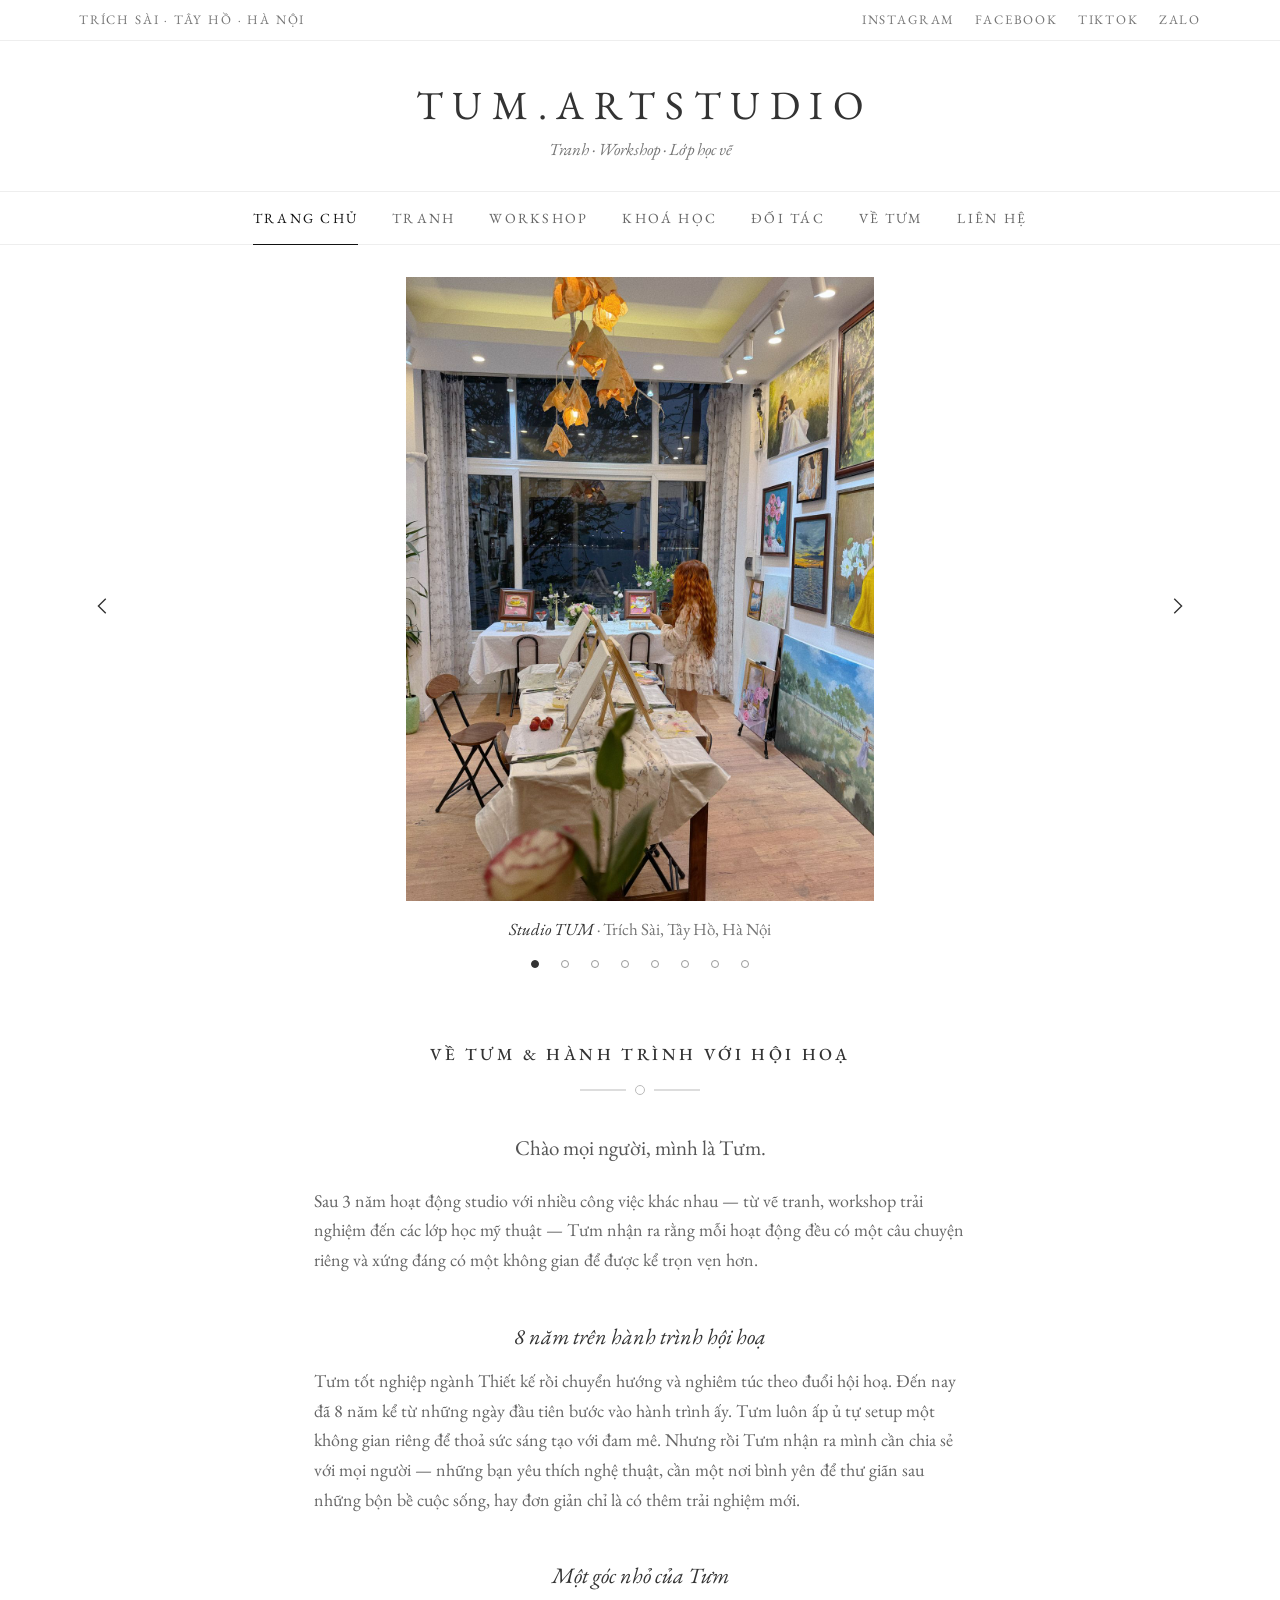
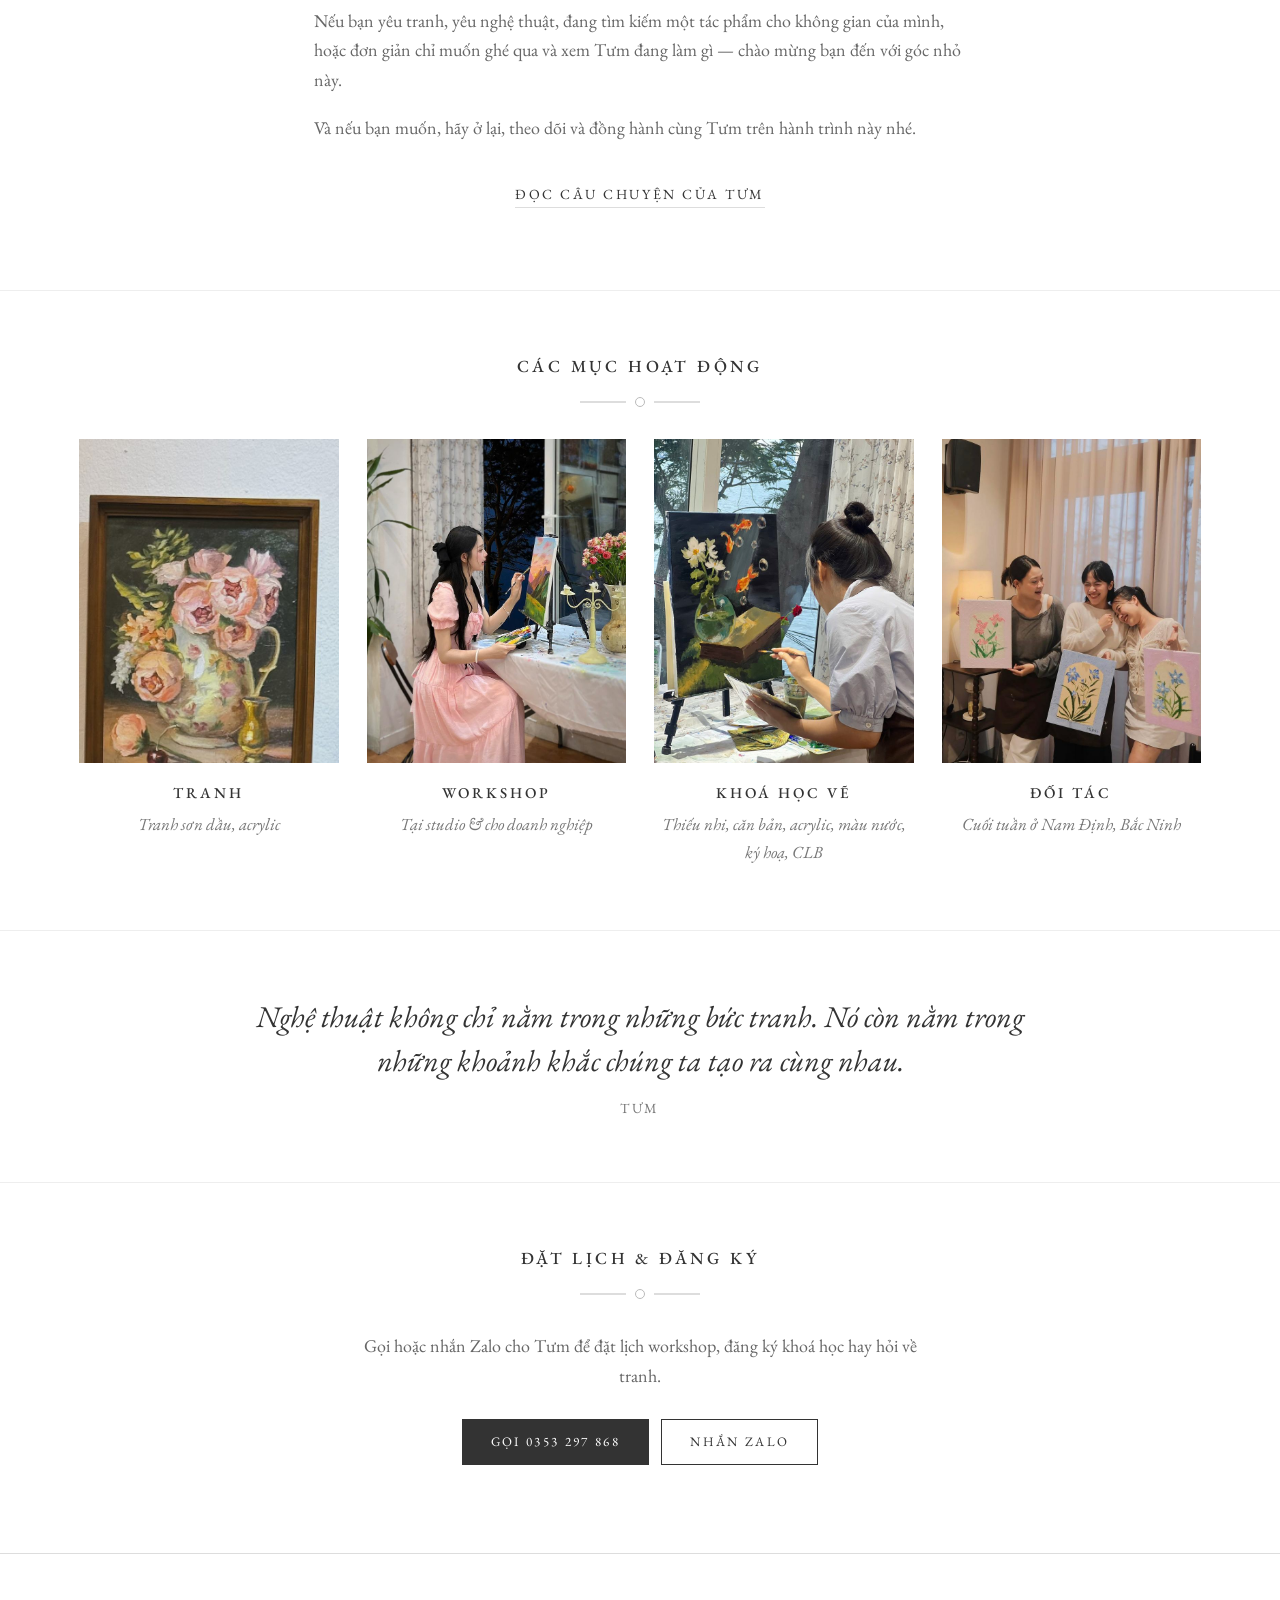
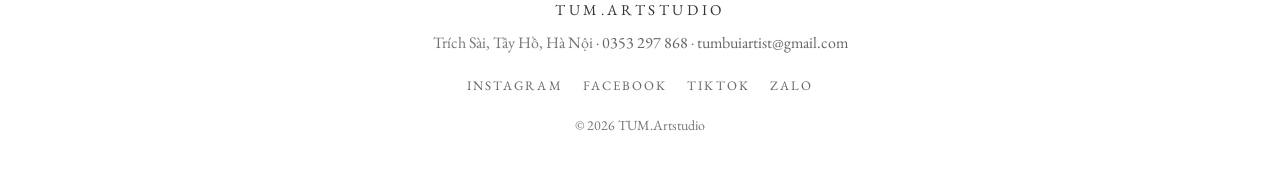
==== index.html @ c4fb4a0b "Website TUM.Artstudio – bản xem trước đầu tiên 7 trang tĩnh (trang chủ, tranh, workshop, khoá học, đ" ====
<!doctype html>
<html lang="vi">
<head>
  <meta charset="utf-8">
  <meta name="viewport" content="width=device-width, initial-scale=1">
  <title>TUM.Artstudio — Tranh, workshop &amp; lớp học vẽ tại Tây Hồ</title>
  <meta name="description" content="Góc nhỏ của Tưm tại Trích Sài, Tây Hồ, Hà Nội: tranh sơn dầu, acrylic, workshop vẽ tranh tại studio và cho doanh nghiệp, các khoá học vẽ cho thiếu nhi và người lớn.">
  <!-- TẠM: ẩn khỏi Google khi đang duyệt — xoá dòng dưới khi công bố chính thức -->
  <meta name="robots" content="noindex">
  <meta property="og:type" content="website">
  <meta property="og:locale" content="vi_VN">
  <meta property="og:site_name" content="TUM.Artstudio">
  <meta property="og:title" content="TUM.Artstudio — Tranh, workshop &amp; lớp học vẽ tại Tây Hồ">
  <meta property="og:description" content="Góc nhỏ của Tưm tại Trích Sài, Tây Hồ, Hà Nội: tranh sơn dầu, acrylic, workshop vẽ tranh tại studio và cho doanh nghiệp, các khoá học vẽ cho thiếu nhi và người lớn.">
  <link rel="icon" href="data:image/svg+xml,%3Csvg xmlns='http://www.w3.org/2000/svg' viewBox='0 0 64 64'%3E%3Crect width='64' height='64' fill='%23fff'/%3E%3Ctext x='32' y='47' text-anchor='middle' font-family='Georgia,serif' font-size='46' fill='%23333'%3ET%3C/text%3E%3C/svg%3E">
  <link rel="preconnect" href="https://fonts.googleapis.com">
  <link rel="preconnect" href="https://fonts.gstatic.com" crossorigin>
  <link rel="stylesheet" href="https://fonts.googleapis.com/css2?family=EB+Garamond:ital,wght@0,400;0,500;1,400&amp;display=swap">
  <link rel="stylesheet" href="assets/css/style.css">
  <noscript><style>.menu-toggle{display:none!important}.main-nav{display:block!important;position:static!important;padding:0!important}.nav-list{flex-direction:row!important}</style></noscript>
</head>
<body>
<a class="skip-link" href="#main">Bỏ qua, tới nội dung chính</a>

<div class="topbar">
  <div class="container">
    <span>Trích Sài · Tây Hồ · Hà Nội</span>
    <ul class="social"><li><a href="https://www.instagram.com/tum.artstudio/" target="_blank" rel="noopener">Instagram</a></li><!-- TẠM: kiểm tra lại link Facebook --><li><a href="https://www.facebook.com/TUM.Artstudio" target="_blank" rel="noopener">Facebook</a></li><!-- TẠM: kiểm tra lại link TikTok --><li><a href="https://www.tiktok.com/@tum.artstudio" target="_blank" rel="noopener">TikTok</a></li><li><a href="https://zalo.me/0353297868" target="_blank" rel="noopener">Zalo</a></li></ul>
  </div>
</div>

<header class="site-header">
  <div class="container">
    <p class="site-title"><a href="index.html">TUM.Artstudio</a></p>
    <p class="tagline">Tranh · Workshop · Lớp học vẽ</p>
    <button class="menu-toggle" type="button" aria-expanded="false" aria-controls="site-nav"><span class="burger" aria-hidden="true"></span>Menu</button>
  </div>
  <nav class="main-nav" id="site-nav" aria-label="Menu chính">
    <button class="nav-close" type="button" aria-label="Đóng menu"><svg width="22" height="22" viewBox="0 0 24 24" aria-hidden="true"><path d="M5 5l14 14M19 5L5 19" fill="none" stroke="currentColor" stroke-width="1.5"/></svg></button>
    <ul class="nav-list">
        <li><a href="index.html" aria-current="page">Trang chủ</a></li>
        <li><a href="tranh.html">Tranh</a></li>
        <li><a href="workshop.html">Workshop</a></li>
        <li><a href="khoa-hoc.html">Khoá học</a></li>
        <li><a href="doi-tac.html">Đối tác</a></li>
        <li><a href="ve-tum.html">Về Tưm</a></li>
        <li><a href="lien-he.html">Liên hệ</a></li>
    </ul>
    <ul class="social social--nav"><li><a href="https://www.instagram.com/tum.artstudio/" target="_blank" rel="noopener">Instagram</a></li><!-- TẠM: kiểm tra lại link Facebook --><li><a href="https://www.facebook.com/TUM.Artstudio" target="_blank" rel="noopener">Facebook</a></li><!-- TẠM: kiểm tra lại link TikTok --><li><a href="https://www.tiktok.com/@tum.artstudio" target="_blank" rel="noopener">TikTok</a></li><li><a href="https://zalo.me/0353297868" target="_blank" rel="noopener">Zalo</a></li></ul>
  </nav>
</header>

<main id="main">
<h1 class="visually-hidden">TUM.Artstudio — tranh, workshop và lớp học vẽ tại Tây Hồ, Hà Nội</h1>

<section class="hero container" aria-label="Ảnh nổi bật">
    <div class="slideshow" data-slideshow="5500" aria-roledescription="carousel" aria-label="Ảnh hoạt động của studio">
      <div class="slides">
        <figure class="slide is-active" role="group" aria-roledescription="slide" aria-label="1 / 8">
          <img src="assets/img/studio/studio-0267.jpg" width="1200" height="1600" alt="Toàn cảnh studio TUM với bàn vẽ, giá vẽ và tường treo tranh" fetchpriority="high" decoding="async">
          <figcaption><em>Studio TUM</em> · Trích Sài, Tây Hồ, Hà Nội</figcaption>
        </figure>
        <figure class="slide" role="group" aria-roledescription="slide" aria-label="2 / 8">
          <img src="assets/img/studio/studio-1549-t.jpg" data-full="assets/img/studio/studio-1549.jpg" width="760" height="1221" alt="Học viên đứng cạnh bức tranh hoàng hôn vừa vẽ, bên cửa sổ studio" decoding="async">
          <figcaption><em>Workshop vẽ tranh tại studio</em></figcaption>
        </figure>
        <figure class="slide" role="group" aria-roledescription="slide" aria-label="3 / 8">
          <img src="assets/img/doanh-nghiep/dn-3283-t.jpg" data-full="assets/img/doanh-nghiep/dn-3283.jpg" width="760" height="507" alt="Ảnh tập thể khoe tranh sau buổi workshop doanh nghiệp" decoding="async">
          <figcaption><em>Workshop doanh nghiệp</em></figcaption>
        </figure>
        <figure class="slide" role="group" aria-roledescription="slide" aria-label="4 / 8">
          <img src="assets/img/thieu-nhi/bmn-5096-t.jpg" data-full="assets/img/thieu-nhi/bmn-5096.jpg" width="760" height="1013" alt="Bé gái bên bức tranh biển hoàng hôn vừa hoàn thành" decoding="async">
          <figcaption><em>Lớp mỹ thuật Búp Măng Non</em> · 5–10 tuổi</figcaption>
        </figure>
        <figure class="slide" role="group" aria-roledescription="slide" aria-label="5 / 8">
          <img src="assets/img/acrylic/ac-5851-t.jpg" data-full="assets/img/acrylic/ac-5851.jpg" width="760" height="1013" alt="Học viên vẽ bức tranh ngựa trắng và hoa hồng" decoding="async">
          <figcaption><em>Khoá Acrylic</em> · 10 buổi</figcaption>
        </figure>
        <figure class="slide" role="group" aria-roledescription="slide" aria-label="6 / 8">
          <img src="assets/img/doi-tac/kohi-1631-t.jpg" data-full="assets/img/doi-tac/kohi-1631.jpg" width="760" height="507" alt="Học viên khoe tranh biển trước quán Kohi.kafie" decoding="async">
          <figcaption><em>Workshop cuối tuần cùng Kohi.kafie</em> · Nam Định</figcaption>
        </figure>
        <figure class="slide" role="group" aria-roledescription="slide" aria-label="7 / 8">
          <img src="assets/img/clb/clb-7875-t.jpg" data-full="assets/img/clb/clb-7875.jpg" width="760" height="1013" alt="Thành viên CLB vẽ bức tranh hoa khổ lớn" decoding="async">
          <figcaption><em>CLB mỹ thuật</em></figcaption>
        </figure>
        <figure class="slide" role="group" aria-roledescription="slide" aria-label="8 / 8">
          <img src="assets/img/thieu-nhi/ln-9883-t.jpg" data-full="assets/img/thieu-nhi/ln-9883.jpg" width="760" height="1013" alt="Bạn nhỏ vẽ chân dung nhân vật anime" decoding="async">
          <figcaption><em>Lớp mỹ thuật Lá Nhỏ</em> · 11–15 tuổi</figcaption>
        </figure>
      </div>
      <button class="slide-arrow slide-prev" type="button" aria-label="Ảnh trước" hidden></button>
      <button class="slide-arrow slide-next" type="button" aria-label="Ảnh sau" hidden></button>
      <div class="slide-dots"></div>
    </div>
</section>

<section class="section">
  <div class="container prose">
    <h2 class="h-section">Về Tưm &amp; hành trình với hội hoạ</h2>
    <svg class="ornament" viewBox="0 0 120 14" aria-hidden="true" focusable="false"><path d="M0 7h46M74 7h46" stroke="currentColor" stroke-width="1"/><circle cx="60" cy="7" r="4.5" fill="none" stroke="currentColor" stroke-width="1"/></svg>
    <p class="lead center">Chào mọi người, mình là Tưm.</p>
    <p>Sau 3 năm hoạt động studio với nhiều công việc khác nhau — từ vẽ tranh, workshop trải nghiệm đến các lớp học mỹ thuật — Tưm nhận ra rằng mỗi hoạt động đều có một câu chuyện riêng và xứng đáng có một không gian để được kể trọn vẹn hơn.</p>
    <h3 class="h-sub center">8 năm trên hành trình hội hoạ</h3>
    <p>Tưm tốt nghiệp ngành Thiết kế rồi chuyển hướng và nghiêm túc theo đuổi hội hoạ. Đến nay đã 8 năm kể từ những ngày đầu tiên bước vào hành trình ấy. Tưm luôn ấp ủ tự setup một không gian riêng để thoả sức sáng tạo với đam mê. Nhưng rồi Tưm nhận ra mình cần chia sẻ với mọi người — những bạn yêu thích nghệ thuật, cần một nơi bình yên để thư giãn sau những bộn bề cuộc sống, hay đơn giản chỉ là có thêm trải nghiệm mới.</p>
    <h3 class="h-sub center">Một góc nhỏ của Tưm</h3>
    <p>Nếu bạn yêu tranh, yêu nghệ thuật, đang tìm kiếm một tác phẩm cho không gian của mình, hoặc đơn giản chỉ muốn ghé qua và xem Tưm đang làm gì — chào mừng bạn đến với góc nhỏ này.</p>
    <p>Và nếu bạn muốn, hãy ở lại, theo dõi và đồng hành cùng Tưm trên hành trình này nhé.</p>
    <p class="more-row"><a class="link-more" href="ve-tum.html">Đọc câu chuyện của Tưm</a></p>
  </div>
</section>

<section class="section section--line">
  <div class="container">
    <h2 class="h-section">Các mục hoạt động</h2>
    <svg class="ornament" viewBox="0 0 120 14" aria-hidden="true" focusable="false"><path d="M0 7h46M74 7h46" stroke="currentColor" stroke-width="1"/><circle cx="60" cy="7" r="4.5" fill="none" stroke="currentColor" stroke-width="1"/></svg>
    <div class="tiles">
      <a class="tile" href="tranh.html"><img src="assets/img/tranh/tranh-3442-hoa-hong-t.jpg" srcset="assets/img/tranh/tranh-3442-hoa-hong-t.jpg 760w, assets/img/tranh/tranh-3442-hoa-hong.jpg 1149w" sizes="(max-width: 560px) 100vw, (max-width: 992px) 50vw, 270px" width="760" height="747" alt="" loading="lazy" decoding="async"><h3>Tranh</h3><p>Tranh sơn dầu, acrylic</p></a>
      <a class="tile" href="workshop.html"><img src="assets/img/studio/studio-3747-t.jpg" srcset="assets/img/studio/studio-3747-t.jpg 760w, assets/img/studio/studio-3747.jpg 1033w" sizes="(max-width: 560px) 100vw, (max-width: 992px) 50vw, 270px" width="760" height="1177" alt="" loading="lazy" decoding="async"><h3>Workshop</h3><p>Tại studio &amp; cho doanh nghiệp</p></a>
      <a class="tile" href="khoa-hoc.html"><img src="assets/img/acrylic/ac-4413-t.jpg" srcset="assets/img/acrylic/ac-4413-t.jpg 760w, assets/img/acrylic/ac-4413.jpg 1200w" sizes="(max-width: 560px) 100vw, (max-width: 992px) 50vw, 270px" width="760" height="1013" alt="" loading="lazy" decoding="async"><h3>Khoá học vẽ</h3><p>Thiếu nhi, căn bản, acrylic, màu nước, ký hoạ, CLB</p></a>
      <a class="tile" href="doi-tac.html"><img src="assets/img/doi-tac/kohi-1634-t.jpg" srcset="assets/img/doi-tac/kohi-1634-t.jpg 760w, assets/img/doi-tac/kohi-1634.jpg 960w" sizes="(max-width: 560px) 100vw, (max-width: 992px) 50vw, 270px" width="760" height="1140" alt="" loading="lazy" decoding="async"><h3>Đối tác</h3><p>Cuối tuần ở Nam Định, Bắc Ninh</p></a>
    </div>
  </div>
</section>

<section class="section section--line">
  <blockquote class="quote container">
    <p>Nghệ thuật không chỉ nằm trong những bức tranh. Nó còn nằm trong những khoảnh khắc chúng ta tạo ra cùng nhau.</p>
    <footer>Tưm</footer>
  </blockquote>
</section>

<section class="section section--line cta">
  <div class="container">
    <h2 class="h-section">Đặt lịch &amp; đăng ký</h2>
    <svg class="ornament" viewBox="0 0 120 14" aria-hidden="true" focusable="false"><path d="M0 7h46M74 7h46" stroke="currentColor" stroke-width="1"/><circle cx="60" cy="7" r="4.5" fill="none" stroke="currentColor" stroke-width="1"/></svg>
    <p>Gọi hoặc nhắn Zalo cho Tưm để đặt lịch workshop, đăng ký khoá học hay hỏi về tranh.</p>
    <div class="btn-row">
      <a class="btn btn--solid" href="tel:+84353297868">Gọi 0353 297 868</a>
      <a class="btn" href="https://zalo.me/0353297868" target="_blank" rel="noopener">Nhắn Zalo</a>
    </div>
  </div>
</section>
</main>

<footer class="site-footer">
  <div class="container">
    <p class="footer-title">TUM.Artstudio</p>
    <p>Trích Sài, Tây Hồ, Hà Nội · <a href="tel:+84353297868">0353 297 868</a> · <a href="mailto:tumbuiartist@gmail.com">tumbuiartist@gmail.com</a></p>
    <ul class="social"><li><a href="https://www.instagram.com/tum.artstudio/" target="_blank" rel="noopener">Instagram</a></li><!-- TẠM: kiểm tra lại link Facebook --><li><a href="https://www.facebook.com/TUM.Artstudio" target="_blank" rel="noopener">Facebook</a></li><!-- TẠM: kiểm tra lại link TikTok --><li><a href="https://www.tiktok.com/@tum.artstudio" target="_blank" rel="noopener">TikTok</a></li><li><a href="https://zalo.me/0353297868" target="_blank" rel="noopener">Zalo</a></li></ul>
    <p class="copy">© <span data-year>2026</span> TUM.Artstudio</p>
  </div>
</footer>

<script src="assets/js/main.js" defer></script>
</body>
</html>
---- assets/css/style.css ----
/* =========================================================
   TUM.Artstudio — stylesheet
   Phong cách tối giản theo trang mẫu (FASO, template "jeremy2"):
   nền trắng, chữ xám, một font serif cổ điển (EB Garamond),
   để ảnh là thứ duy nhất có màu.
   ========================================================= */

:root {
  /* Màu */
  --bg: #ffffff;
  --text: #666666;      /* chữ thường — giống trang mẫu */
  --heading: #333333;   /* tiêu đề */
  --ink: #111111;       /* hover / mục đang chọn */
  --muted: #767676;     /* chữ phụ — mức xám nhạt nhất vẫn đủ tương phản */
  --line: #dddddd;
  --line-soft: #eeeeee;
  --tint: #f5f5f5;      /* nền chờ ảnh tải */
  --overlay: #141414;

  /* Chữ */
  --font: "EB Garamond", Garamond, Georgia, "Times New Roman", serif;

  /* Bố cục */
  --max: 1170px;
  --text-max: 700px;
  --gutter: 16px;
}

@media (min-width: 768px) {
  :root { --gutter: 24px; }
}

/* ---------- Nền tảng ---------- */

*, *::before, *::after { box-sizing: border-box; }

html { -webkit-text-size-adjust: 100%; }

@media (prefers-reduced-motion: no-preference) {
  html { scroll-behavior: smooth; }
}

body {
  margin: 0;
  background: var(--bg);
  color: var(--text);
  font: 400 18px/1.65 var(--font);
  -webkit-font-smoothing: antialiased;
  text-rendering: optimizeLegibility;
}

body.no-scroll { overflow: hidden; }

img { display: block; max-width: 100%; height: auto; }

a { color: var(--heading); text-decoration-thickness: 1px; text-underline-offset: 3px; }
a:hover { color: var(--ink); }

:focus-visible { outline: 2px solid var(--ink); outline-offset: 3px; }

p { margin: 0 0 1em; }

.container {
  max-width: var(--max);
  margin: 0 auto;
  padding: 0 var(--gutter);
}

.visually-hidden {
  position: absolute !important;
  width: 1px; height: 1px;
  margin: -1px; padding: 0;
  overflow: hidden;
  clip: rect(0 0 0 0);
  white-space: nowrap;
  border: 0;
}

.skip-link {
  position: absolute;
  left: 16px; top: -60px;
  z-index: 2000;
  padding: 10px 16px;
  background: var(--bg);
  color: var(--ink);
  border: 1px solid var(--ink);
}
.skip-link:focus { top: 16px; }

/* ---------- Thanh trên cùng ---------- */

.topbar {
  border-bottom: 1px solid var(--line-soft);
  font-size: 13px;
  letter-spacing: 0.14em;
  text-transform: uppercase;
  color: var(--muted);
}
.topbar .container {
  display: flex;
  align-items: center;
  justify-content: space-between;
  gap: 16px;
  min-height: 40px;
}
.topbar a { color: var(--muted); text-decoration: none; }
.topbar a:hover { color: var(--ink); }

.social {
  display: flex;
  flex-wrap: wrap;
  gap: 4px 20px;
  margin: 0;
  padding: 0;
  list-style: none;
}

/* ---------- Header ---------- */

.site-header { text-align: center; padding-top: 40px; }

.site-title {
  margin: 0;
  font-size: clamp(26px, 4.4vw, 40px);
  font-weight: 400;
  line-height: 1.2;
  letter-spacing: 0.24em;
  text-transform: uppercase;
  padding-left: 0.24em; /* bù khoảng cách chữ để chữ nằm giữa */
}
.site-title a { color: var(--heading); text-decoration: none; }

.tagline {
  margin: 6px 0 0;
  font-size: 17px;
  font-style: italic;
  color: var(--muted);
}

.main-nav {
  margin-top: 28px;
  border-top: 1px solid var(--line-soft);
  border-bottom: 1px solid var(--line-soft);
}
.nav-list {
  display: flex;
  flex-wrap: wrap;
  justify-content: center;
  gap: 0 34px;
  margin: 0;
  padding: 0 var(--gutter);
  list-style: none;
}
.nav-list a {
  display: block;
  padding: 15px 0 14px;
  margin-bottom: -1px;
  border-bottom: 1px solid transparent;
  font-size: 14px;
  letter-spacing: 0.16em;
  text-transform: uppercase;
  color: var(--text);
  text-decoration: none;
  transition: color 0.2s, border-color 0.2s;
}
.nav-list a:hover { color: var(--ink); }
.nav-list a[aria-current="page"] { color: var(--ink); border-bottom-color: var(--ink); }

.menu-toggle, .nav-close, .social--nav { display: none; }

@media (max-width: 900px) {
  .topbar { display: none; }
  .site-header { padding-top: 28px; padding-bottom: 8px; }

  .menu-toggle {
    display: inline-flex;
    align-items: center;
    gap: 10px;
    min-height: 44px;
    margin-top: 18px;
    padding: 8px 20px;
    border: 1px solid var(--line);
    background: none;
    font: inherit;
    font-size: 13px;
    letter-spacing: 0.2em;
    text-transform: uppercase;
    color: var(--heading);
    cursor: pointer;
  }
  .burger, .burger::before, .burger::after {
    display: block;
    width: 18px; height: 1px;
    background: currentColor;
  }
  .burger { position: relative; }
  .burger::before, .burger::after { content: ""; position: absolute; left: 0; }
  .burger::before { top: -6px; }
  .burger::after { top: 6px; }

  .main-nav {
    display: none;
    position: fixed;
    inset: 0;
    z-index: 900;
    margin: 0;
    padding: 72px 24px 40px;
    border: 0;
    background: var(--bg);
    overflow-y: auto;
  }
  body.nav-open .main-nav {
    display: flex;
    flex-direction: column;
    align-items: center;
    justify-content: center;
  }
  .nav-list { flex-direction: column; align-items: center; gap: 2px; }
  .nav-list a { font-size: 19px; padding: 10px 0; }

  .nav-close {
    display: grid;
    place-items: center;
    position: absolute;
    top: 12px; right: 12px;
    width: 48px; height: 48px;
    border: 0;
    background: none;
    color: var(--heading);
    cursor: pointer;
  }
  .social--nav {
    display: flex;
    justify-content: center;
    margin-top: 32px;
    font-size: 13px;
    letter-spacing: 0.16em;
    text-transform: uppercase;
  }
  .social--nav a { color: var(--muted); text-decoration: none; }
}

/* ---------- Tiêu đề & chữ ---------- */

.page-head { text-align: center; padding-top: 56px; padding-bottom: 8px; }

.page-title {
  margin: 0;
  font-size: clamp(28px, 4vw, 38px);
  font-weight: 400;
  line-height: 1.25;
  letter-spacing: 0.18em;
  text-transform: uppercase;
  color: var(--heading);
  padding-left: 0.18em;
}

.page-sub { margin: 10px 0 0; font-size: 19px; font-style: italic; color: var(--muted); }

.h-section {
  margin: 0;
  font-size: 17px;
  font-weight: 500;
  line-height: 1.4;
  letter-spacing: 0.2em;
  text-transform: uppercase;
  text-align: center;
  color: var(--heading);
}

.h-sub {
  margin: 2em 0 0.5em;
  font-size: 22px;
  font-weight: 400;
  font-style: italic;
  color: var(--heading);
}

.h-mini {
  margin: 0 0 12px;
  font-size: 14px;
  font-weight: 500;
  letter-spacing: 0.2em;
  text-transform: uppercase;
  color: var(--heading);
}

.ornament {
  display: block;
  width: 120px; height: 14px;
  margin: 16px auto 30px;
  color: #bbbbbb;
}

.prose { max-width: var(--text-max); margin: 0 auto; }
.prose > .h-section + .ornament { margin-bottom: 34px; }

.lead { font-size: 21px; line-height: 1.6; color: #555555; }
.center { text-align: center; }

.link-more {
  font-size: 14px;
  letter-spacing: 0.18em;
  text-transform: uppercase;
  text-decoration: none;
  border-bottom: 1px solid var(--line);
  padding-bottom: 4px;
}
.link-more:hover { border-color: var(--ink); }

/* ---------- Khối & nút ---------- */

.section { padding: 64px 0; }
.section--line { border-top: 1px solid var(--line-soft); }

.btn {
  display: inline-flex;
  align-items: center;
  justify-content: center;
  min-height: 46px;
  padding: 10px 28px;
  border: 1px solid var(--heading);
  background: transparent;
  color: var(--heading);
  font-size: 13px;
  letter-spacing: 0.18em;
  text-transform: uppercase;
  text-decoration: none;
  transition: background 0.2s, color 0.2s;
}
.btn:hover { background: var(--heading); color: #ffffff; }
.btn--solid { background: var(--heading); color: #ffffff; }
.btn--solid:hover { background: var(--ink); border-color: var(--ink); }

.btn-row {
  display: flex;
  flex-wrap: wrap;
  justify-content: center;
  gap: 12px;
  margin-top: 28px;
}
.btn-row--left { justify-content: flex-start; }

.cta { text-align: center; }
.cta p { max-width: 560px; margin-left: auto; margin-right: auto; }

/* ---------- Slideshow trang chủ ---------- */

.hero { padding-top: 32px; }

.slideshow { position: relative; }

.slides {
  position: relative;
  height: clamp(340px, 74vh, 780px);
}

.slide {
  position: absolute;
  inset: 0;
  display: grid;
  grid-template-rows: minmax(0, 1fr) auto;
  margin: 0;
  opacity: 0;
  visibility: hidden;
  transition: opacity 0.9s ease, visibility 0s linear 0.9s;
}
.slide.is-active {
  opacity: 1;
  visibility: visible;
  transition: opacity 0.9s ease;
}
.slide img { width: 100%; height: 100%; object-fit: contain; }
.slide figcaption {
  padding-top: 14px;
  text-align: center;
  font-size: 17px;
  color: var(--muted);
}
.slide figcaption em { color: var(--heading); }

.slide-arrow {
  position: absolute;
  top: calc(50% - 22px);
  transform: translateY(-50%);
  display: grid;
  place-items: center;
  width: 48px; height: 48px;
  border: 0;
  border-radius: 50%;
  background: rgba(255, 255, 255, 0.75);
  color: var(--heading);
  cursor: pointer;
  transition: background 0.2s;
}
.slide-arrow:hover { background: #ffffff; color: var(--ink); }
.slide-prev { left: 0; }
.slide-next { right: 0; }

.slide-dots {
  display: flex;
  justify-content: center;
  flex-wrap: wrap;
  margin-top: 6px;
}
.slide-dots button {
  width: 30px; height: 30px;
  padding: 0;
  border: 0;
  background: none;
  cursor: pointer;
}
.slide-dots button::before {
  content: "";
  display: block;
  width: 8px; height: 8px;
  margin: auto;
  border: 1px solid #999999;
  border-radius: 50%;
  transition: background 0.2s;
}
.slide-dots button[aria-current="true"]::before { background: var(--heading); border-color: var(--heading); }

@media (max-width: 640px) {
  .slides { height: clamp(320px, 66vh, 620px); }
  .slide-arrow { width: 40px; height: 40px; }
}

@media (prefers-reduced-motion: reduce) {
  .slide, .slide.is-active { transition: none; }
}

/* ---------- Ô hoạt động (trang chủ) ---------- */

.tiles {
  display: grid;
  grid-template-columns: repeat(4, 1fr);
  gap: 32px 28px;
}
@media (max-width: 992px) { .tiles { grid-template-columns: repeat(2, 1fr); } }
@media (max-width: 560px) {
  .tiles { gap: 24px 12px; }
  .tile h3 { margin-top: 12px; font-size: 13px; letter-spacing: 0.16em; }
  .tile p { font-size: 15px; line-height: 1.45; }
}

.tile { display: block; text-align: center; color: inherit; text-decoration: none; }
.tile img {
  width: 100%;
  aspect-ratio: 4 / 5;
  object-fit: cover;
  background: var(--tint);
  transition: opacity 0.3s;
}
.tile:hover img { opacity: 0.85; }
.tile h3 {
  margin: 18px 0 4px;
  font-size: 15px;
  font-weight: 500;
  letter-spacing: 0.2em;
  text-transform: uppercase;
  color: var(--heading);
}
.tile p { margin: 0; font-size: 17px; font-style: italic; color: var(--muted); }

/* ---------- Trích dẫn ---------- */

.quote {
  max-width: 820px;
  margin: 0 auto;
  text-align: center;
  font-size: clamp(22px, 3vw, 30px);
  font-style: italic;
  line-height: 1.45;
  color: var(--heading);
}
.quote p { margin: 0; }
.quote footer {
  margin-top: 16px;
  font-size: 14px;
  font-style: normal;
  letter-spacing: 0.2em;
  text-transform: uppercase;
  color: var(--muted);
}

/* ---------- Thư viện ảnh ---------- */

.gallery { columns: 3 280px; column-gap: 14px; }
.gallery a {
  display: block;
  margin: 0 0 14px;
  break-inside: avoid;
  cursor: zoom-in;
}
.gallery img { width: 100%; background: var(--tint); transition: opacity 0.3s; }
.gallery a:hover img { opacity: 0.88; }

.thumbs {
  display: grid;
  grid-template-columns: repeat(4, 1fr);
  gap: 12px;
  margin-top: 32px;
}
@media (max-width: 640px) { .thumbs { grid-template-columns: repeat(2, 1fr); } }
.thumbs a { position: relative; display: block; cursor: zoom-in; }
.thumbs img {
  width: 100%;
  aspect-ratio: 3 / 4;
  object-fit: cover;
  background: var(--tint);
  transition: opacity 0.3s;
}
.thumbs a:hover img { opacity: 0.88; }
.thumbs .more {
  position: absolute;
  inset: 0;
  display: grid;
  place-items: center;
  background: rgba(255, 255, 255, 0.7);
  font-size: 15px;
  letter-spacing: 0.16em;
  text-transform: uppercase;
  color: var(--ink);
}

.figure { margin: 0; }
.figure img { width: 100%; background: var(--tint); }
.figure figcaption { padding-top: 10px; font-size: 16px; font-style: italic; color: var(--muted); text-align: center; }

/* ---------- Trang Workshop / Đối tác ---------- */

.block { padding: 64px 0; }
.block + .block { border-top: 1px solid var(--line-soft); }
.block-head { text-align: center; }
.block-head .meta { margin: 6px 0 0; font-style: italic; color: var(--muted); }
.block-intro { max-width: var(--text-max); margin: 0 auto 40px; }

/* ---------- Trang Khoá học ---------- */

.subnav {
  display: flex;
  flex-wrap: wrap;
  justify-content: center;
  gap: 8px 24px;
  margin: 30px 0 0;
  padding: 0;
  list-style: none;
}
.subnav a {
  display: inline-block;
  padding: 6px 0;
  border-bottom: 1px solid var(--line);
  font-size: 13px;
  letter-spacing: 0.16em;
  text-transform: uppercase;
  color: var(--text);
  text-decoration: none;
}
.subnav a:hover { color: var(--ink); border-color: var(--ink); }

.course { padding: 64px 0; border-top: 1px solid var(--line-soft); scroll-margin-top: 16px; }
.course-head { text-align: center; }
.course-meta { margin: 6px 0 0; font-style: italic; color: var(--muted); }

.course-cols {
  display: grid;
  grid-template-columns: 1fr 1fr;
  gap: 48px;
  max-width: 980px;
  margin: 0 auto;
}
.course-text { max-width: var(--text-max); margin: 0 auto; }

.steps { margin: 0; padding: 0; list-style: none; }
.steps li {
  display: flex;
  justify-content: space-between;
  gap: 16px;
  padding: 9px 0;
  border-bottom: 1px solid var(--line-soft);
}
.steps li:first-child { border-top: 1px solid var(--line-soft); }
.steps .when { flex: none; font-style: italic; color: var(--muted); }

.ticks { margin: 0; padding-left: 1.1em; }
.ticks li { margin: 0 0 8px; padding-left: 4px; }
.ticks li::marker { color: #aaaaaa; }

.kids { display: grid; grid-template-columns: 1fr 1fr; gap: 56px; }
.kid-class .age { display: block; margin-top: 4px; font-size: 17px; font-style: italic; font-weight: 400; letter-spacing: 0; text-transform: none; color: var(--muted); }
.kid-class .ask { margin: 0 0 10px; font-style: italic; color: var(--heading); }
.kid-class .thumbs { grid-template-columns: repeat(2, 1fr); }

.course-pair { display: grid; grid-template-columns: 1fr 1fr; gap: 56px; }
.course-pair .course-head { margin-bottom: 0; }
.course-pair .h-mini { margin-top: 28px; }

@media (max-width: 820px) {
  .course-cols, .kids, .course-pair { grid-template-columns: 1fr; gap: 40px; }
}

/* ---------- Trang Về Tưm ---------- */

.story .h-sub { text-align: center; }
.story .figure { margin: 40px auto; max-width: 560px; }
.story .pull {
  margin: 44px 0;
  padding: 26px 0;
  border-top: 1px solid var(--line);
  border-bottom: 1px solid var(--line);
  font-size: 24px;
  font-style: italic;
  line-height: 1.5;
  text-align: center;
  color: var(--heading);
}
.story .closing { margin-top: 48px; text-align: center; }
.story .closing strong {
  display: block;
  margin-bottom: 8px;
  font-size: 15px;
  font-weight: 500;
  letter-spacing: 0.2em;
  text-transform: uppercase;
  color: var(--heading);
}

/* ---------- Trang Liên hệ ---------- */

.contact-grid {
  display: grid;
  grid-template-columns: 1.1fr 0.9fr;
  gap: 56px;
  align-items: start;
}
@media (max-width: 820px) { .contact-grid { grid-template-columns: 1fr; gap: 40px; } }

.contact-list {
  display: grid;
  grid-template-columns: auto 1fr;
  gap: 14px 28px;
  margin: 0;
}
.contact-list dt {
  padding-top: 5px;
  font-size: 13px;
  letter-spacing: 0.18em;
  text-transform: uppercase;
  color: var(--muted);
}
.contact-list dd { margin: 0; font-size: 20px; color: var(--heading); }
.contact-list .small-link { font-size: 16px; }

@media (max-width: 480px) {
  .contact-list { grid-template-columns: 1fr; gap: 2px; }
  .contact-list dd { margin-bottom: 14px; }
}

/* ---------- Footer ---------- */

.site-footer {
  margin-top: 24px;
  padding: 44px 0 52px;
  border-top: 1px solid var(--line);
  text-align: center;
  font-size: 16px;
  color: var(--muted);
}
.site-footer a { color: var(--text); text-decoration: none; }
.site-footer a:hover { color: var(--ink); text-decoration: underline; }
.footer-title {
  margin: 0 0 8px;
  font-size: 15px;
  letter-spacing: 0.24em;
  text-transform: uppercase;
  color: var(--heading);
}
.site-footer .social {
  justify-content: center;
  margin: 18px 0;
  font-size: 13px;
  letter-spacing: 0.16em;
  text-transform: uppercase;
}
.site-footer .copy { margin: 0; font-size: 14px; }

/* ---------- Lightbox xem ảnh lớn ---------- */

.lightbox {
  position: fixed;
  inset: 0;
  z-index: 1000;
  padding: 60px 72px 20px;
  background: var(--overlay);
}
.lightbox[hidden] { display: none; }
.lightbox figure {
  display: grid;
  grid-template-rows: minmax(0, 1fr) auto;
  height: 100%;
  margin: 0;
}
.lightbox img { width: 100%; height: 100%; object-fit: contain; }
.lightbox figcaption {
  min-height: 2.4em;
  padding-top: 12px;
  text-align: center;
  font-style: italic;
  color: #dddddd;
}
.lb-count {
  position: absolute;
  top: 18px; left: 22px;
  margin: 0;
  font-size: 14px;
  letter-spacing: 0.16em;
  color: #bbbbbb;
}
.lb-btn {
  position: absolute;
  display: grid;
  place-items: center;
  width: 52px; height: 52px;
  border: 0;
  background: none;
  color: #ffffff;
  opacity: 0.8;
  cursor: pointer;
}
.lb-btn:hover { opacity: 1; }
.lb-close { top: 6px; right: 8px; }
.lb-prev, .lb-next { top: 50%; transform: translateY(-50%); }
.lb-prev { left: 8px; }
.lb-next { right: 8px; }

@media (max-width: 640px) {
  .lightbox { padding: 60px 6px 16px; }
  .lb-prev, .lb-next { top: auto; bottom: 8px; transform: none; }
  .lightbox figcaption { padding: 12px 56px 0; }
}

/* ---------- Bổ sung ---------- */

.section--tight { padding-top: 8px; }
.more-row { margin-top: 36px; text-align: center; }

.kid-class { display: flex; flex-direction: column; }
.kid-class .ticks { margin-bottom: 28px; }
.kid-class .thumbs { margin-top: auto; }

.course-pair article { scroll-margin-top: 16px; }
.page-head .block-intro { margin-bottom: 0; }
.gallery--4 { columns: 4 200px; }
.lightbox :focus-visible { outline-color: #ffffff; }

/* Chừa vùng "tai thỏ" trên điện thoại cho các lớp phủ toàn màn hình */
@media (max-width: 900px) {
  .main-nav { padding-top: calc(72px + env(safe-area-inset-top, 0px)); }
  .nav-close { top: calc(12px + env(safe-area-inset-top, 0px)); }
}
.lightbox { padding-top: calc(60px + env(safe-area-inset-top, 0px)); padding-bottom: calc(20px + env(safe-area-inset-bottom, 0px)); }
.lb-close { top: calc(6px + env(safe-area-inset-top, 0px)); }
.lb-count { top: calc(18px + env(safe-area-inset-top, 0px)); }
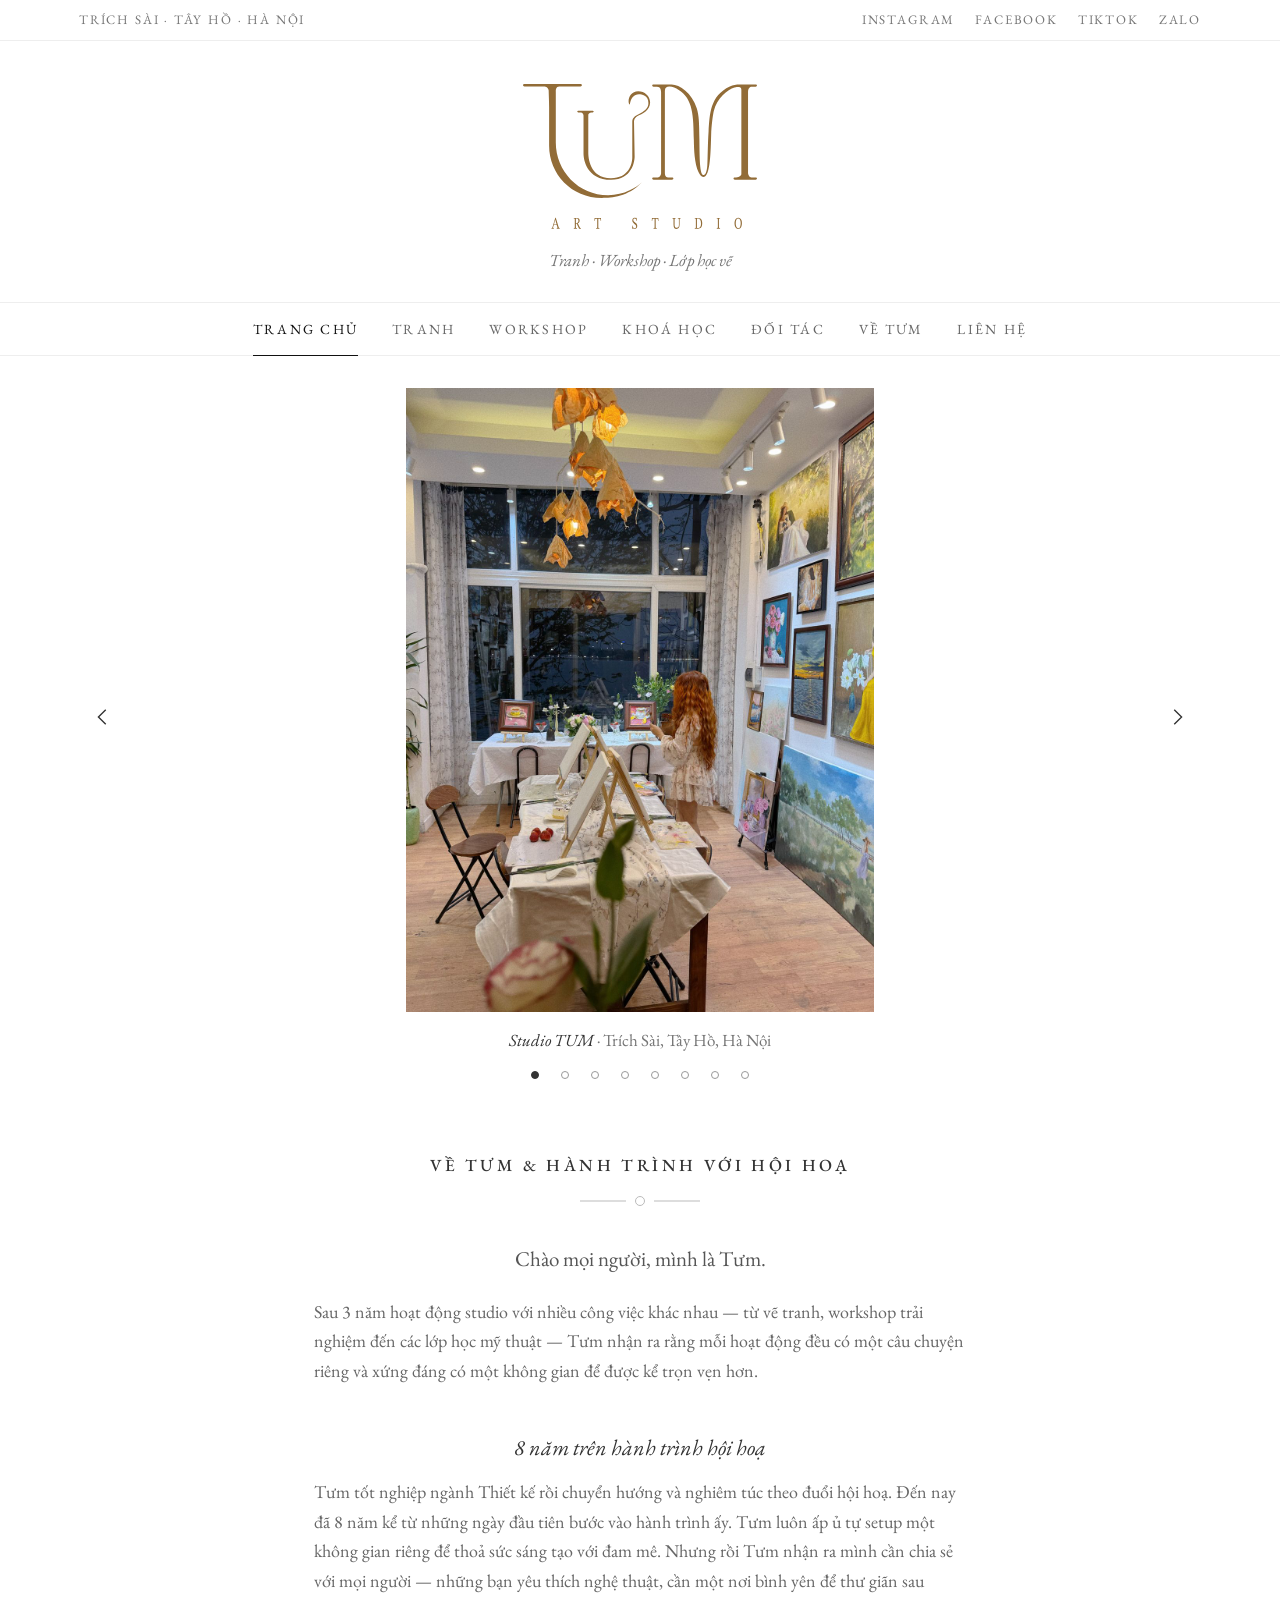
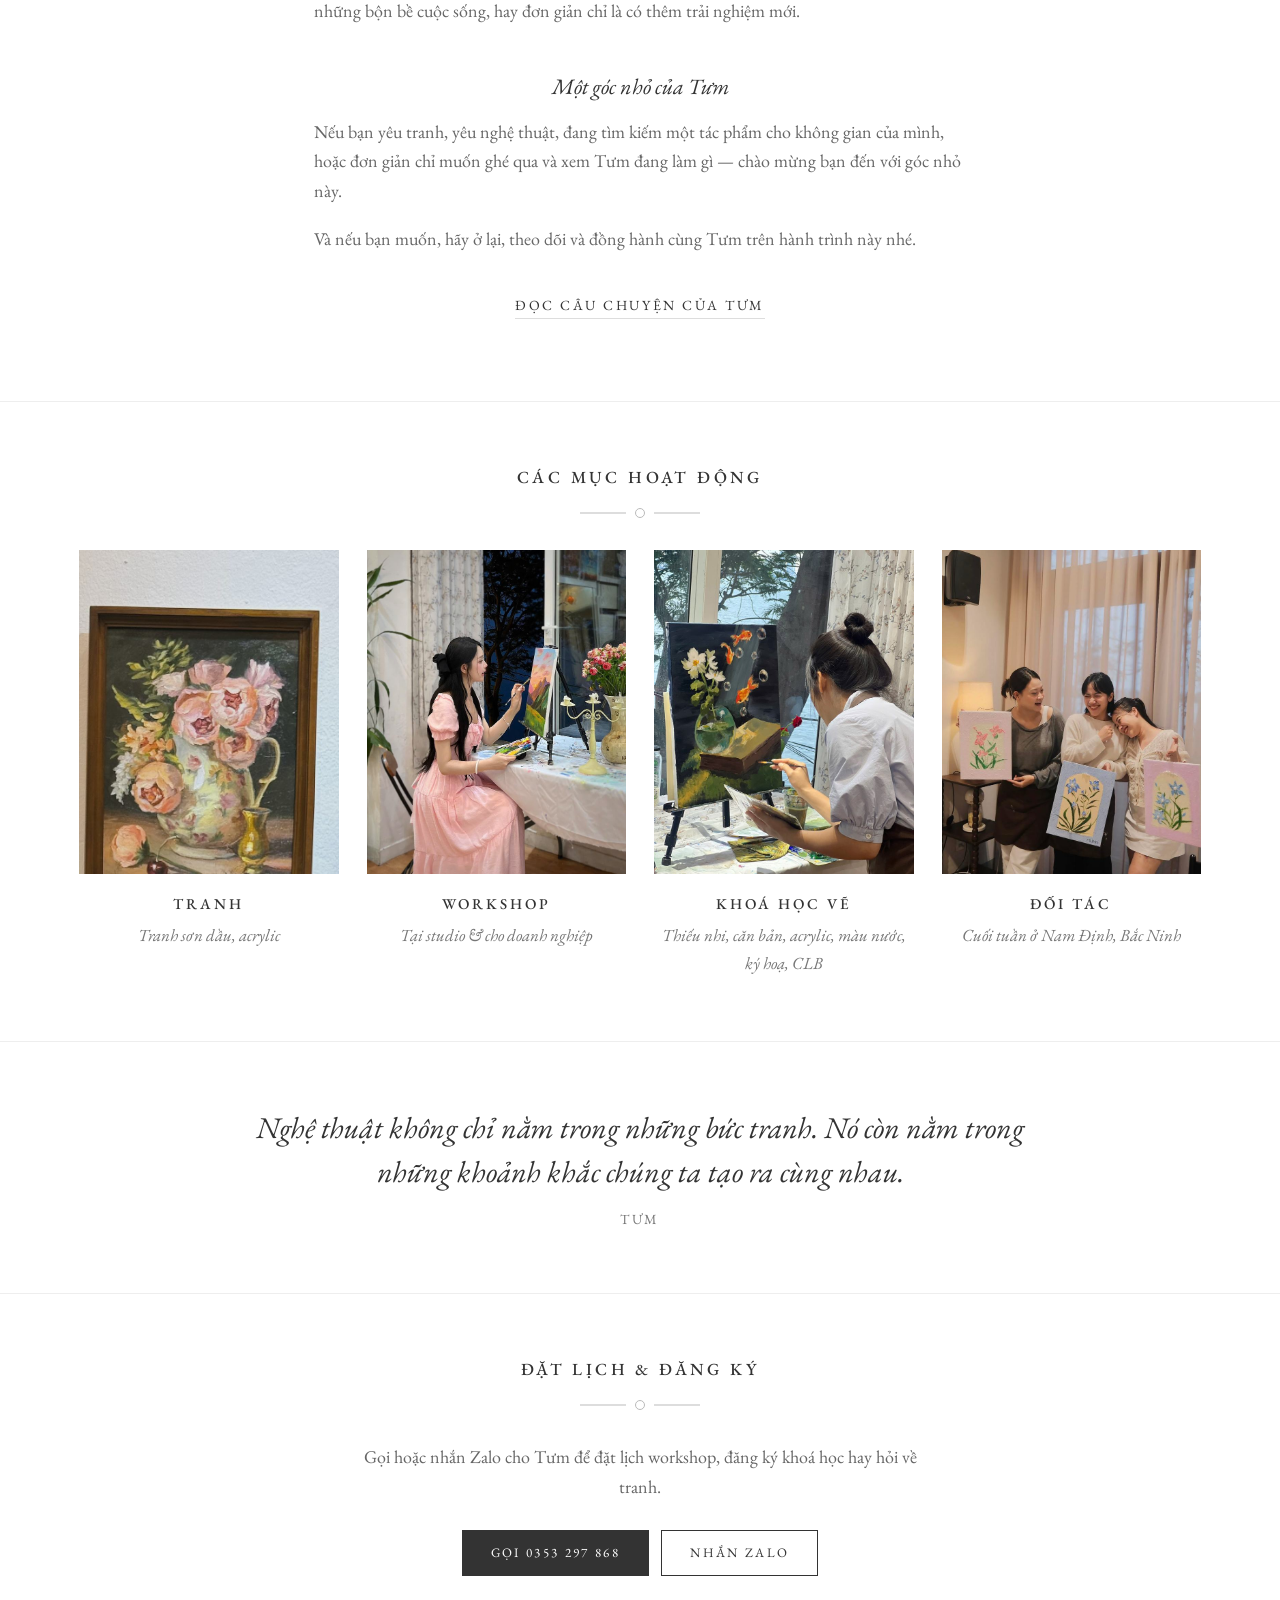
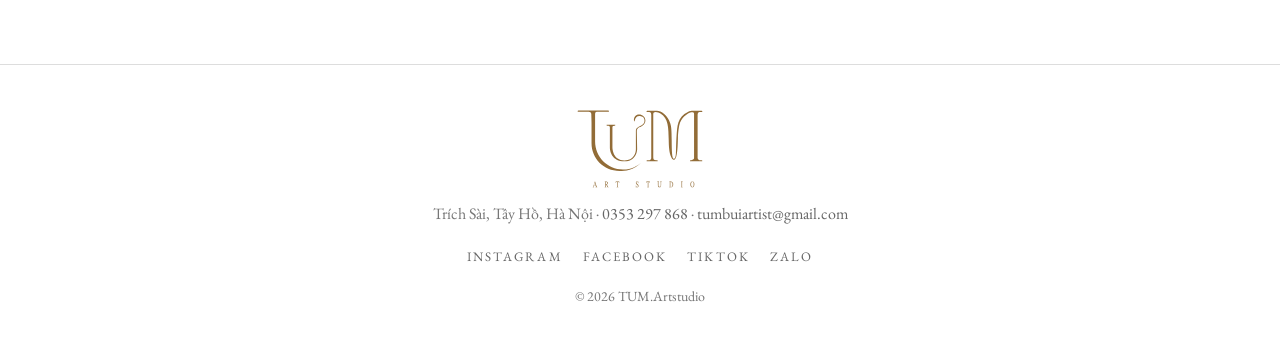
==== commit 360a46f7: "Thêm logo TUM Art Studio dạng vector (SVG) Logo vẽ lại từ ảnh gốc thành SVG chuẩn, màu #926C37: dùng" ====
--- a/index.html
+++ b/index.html
@@ -12,7 +12,12 @@
   <meta property="og:site_name" content="TUM.Artstudio">
   <meta property="og:title" content="TUM.Artstudio — Tranh, workshop &amp; lớp học vẽ tại Tây Hồ">
   <meta property="og:description" content="Góc nhỏ của Tưm tại Trích Sài, Tây Hồ, Hà Nội: tranh sơn dầu, acrylic, workshop vẽ tranh tại studio và cho doanh nghiệp, các khoá học vẽ cho thiếu nhi và người lớn.">
-  <link rel="icon" href="data:image/svg+xml,%3Csvg xmlns='http://www.w3.org/2000/svg' viewBox='0 0 64 64'%3E%3Crect width='64' height='64' fill='%23fff'/%3E%3Ctext x='32' y='47' text-anchor='middle' font-family='Georgia,serif' font-size='46' fill='%23333'%3ET%3C/text%3E%3C/svg%3E">
+  <meta property="og:image" content="https://adrian9596.github.io/tum-artstudio/assets/img/logo/og-image.png">
+  <meta property="og:image:width" content="1200">
+  <meta property="og:image:height" content="630">
+  <link rel="icon" href="assets/img/logo/favicon-32.png" type="image/png" sizes="32x32">
+  <link rel="icon" href="assets/img/logo/tum-favicon.svg" type="image/svg+xml">
+  <link rel="apple-touch-icon" href="assets/img/logo/apple-touch-icon.png">
   <link rel="preconnect" href="https://fonts.googleapis.com">
   <link rel="preconnect" href="https://fonts.gstatic.com" crossorigin>
   <link rel="stylesheet" href="https://fonts.googleapis.com/css2?family=EB+Garamond:ital,wght@0,400;0,500;1,400&amp;display=swap">
@@ -31,7 +36,7 @@
 
 <header class="site-header">
   <div class="container">
-    <p class="site-title"><a href="index.html">TUM.Artstudio</a></p>
+    <p class="site-title"><a href="index.html"><img src="assets/img/logo/tum-logo.svg" width="626" height="394" alt="TUM Art Studio"></a></p>
     <p class="tagline">Tranh · Workshop · Lớp học vẽ</p>
     <button class="menu-toggle" type="button" aria-expanded="false" aria-controls="site-nav"><span class="burger" aria-hidden="true"></span>Menu</button>
   </div>
@@ -145,7 +150,7 @@
 
 <footer class="site-footer">
   <div class="container">
-    <p class="footer-title">TUM.Artstudio</p>
+    <p class="footer-logo"><img src="assets/img/logo/tum-logo.svg" width="626" height="394" alt="TUM Art Studio" loading="lazy" decoding="async"></p>
     <p>Trích Sài, Tây Hồ, Hà Nội · <a href="tel:+84353297868">0353 297 868</a> · <a href="mailto:tumbuiartist@gmail.com">tumbuiartist@gmail.com</a></p>
     <ul class="social"><li><a href="https://www.instagram.com/tum.artstudio/" target="_blank" rel="noopener">Instagram</a></li><!-- TẠM: kiểm tra lại link Facebook --><li><a href="https://www.facebook.com/TUM.Artstudio" target="_blank" rel="noopener">Facebook</a></li><!-- TẠM: kiểm tra lại link TikTok --><li><a href="https://www.tiktok.com/@tum.artstudio" target="_blank" rel="noopener">TikTok</a></li><li><a href="https://zalo.me/0353297868" target="_blank" rel="noopener">Zalo</a></li></ul>
     <p class="copy">© <span data-year>2026</span> TUM.Artstudio</p>
--- a/assets/css/style.css
+++ b/assets/css/style.css
@@ -119,19 +119,12 @@
 
 .site-header { text-align: center; padding-top: 40px; }
 
-.site-title {
-  margin: 0;
-  font-size: clamp(26px, 4.4vw, 40px);
-  font-weight: 400;
-  line-height: 1.2;
-  letter-spacing: 0.24em;
-  text-transform: uppercase;
-  padding-left: 0.24em; /* bù khoảng cách chữ để chữ nằm giữa */
-}
-.site-title a { color: var(--heading); text-decoration: none; }
+.site-title { margin: 0; line-height: 0; }
+.site-title a { display: inline-block; }
+.site-title img { width: 240px; height: auto; }
 
 .tagline {
-  margin: 6px 0 0;
+  margin: 14px 0 0;
   font-size: 17px;
   font-style: italic;
   color: var(--muted);
@@ -171,6 +164,7 @@
 @media (max-width: 900px) {
   .topbar { display: none; }
   .site-header { padding-top: 28px; padding-bottom: 8px; }
+  .site-title img { width: 184px; }
 
   .menu-toggle {
     display: inline-flex;
@@ -669,13 +663,8 @@
 }
 .site-footer a { color: var(--text); text-decoration: none; }
 .site-footer a:hover { color: var(--ink); text-decoration: underline; }
-.footer-title {
-  margin: 0 0 8px;
-  font-size: 15px;
-  letter-spacing: 0.24em;
-  text-transform: uppercase;
-  color: var(--heading);
-}
+.footer-logo { margin: 0 0 12px; line-height: 0; }
+.footer-logo img { width: 128px; height: auto; margin: 0 auto; }
 .site-footer .social {
   justify-content: center;
   margin: 18px 0;
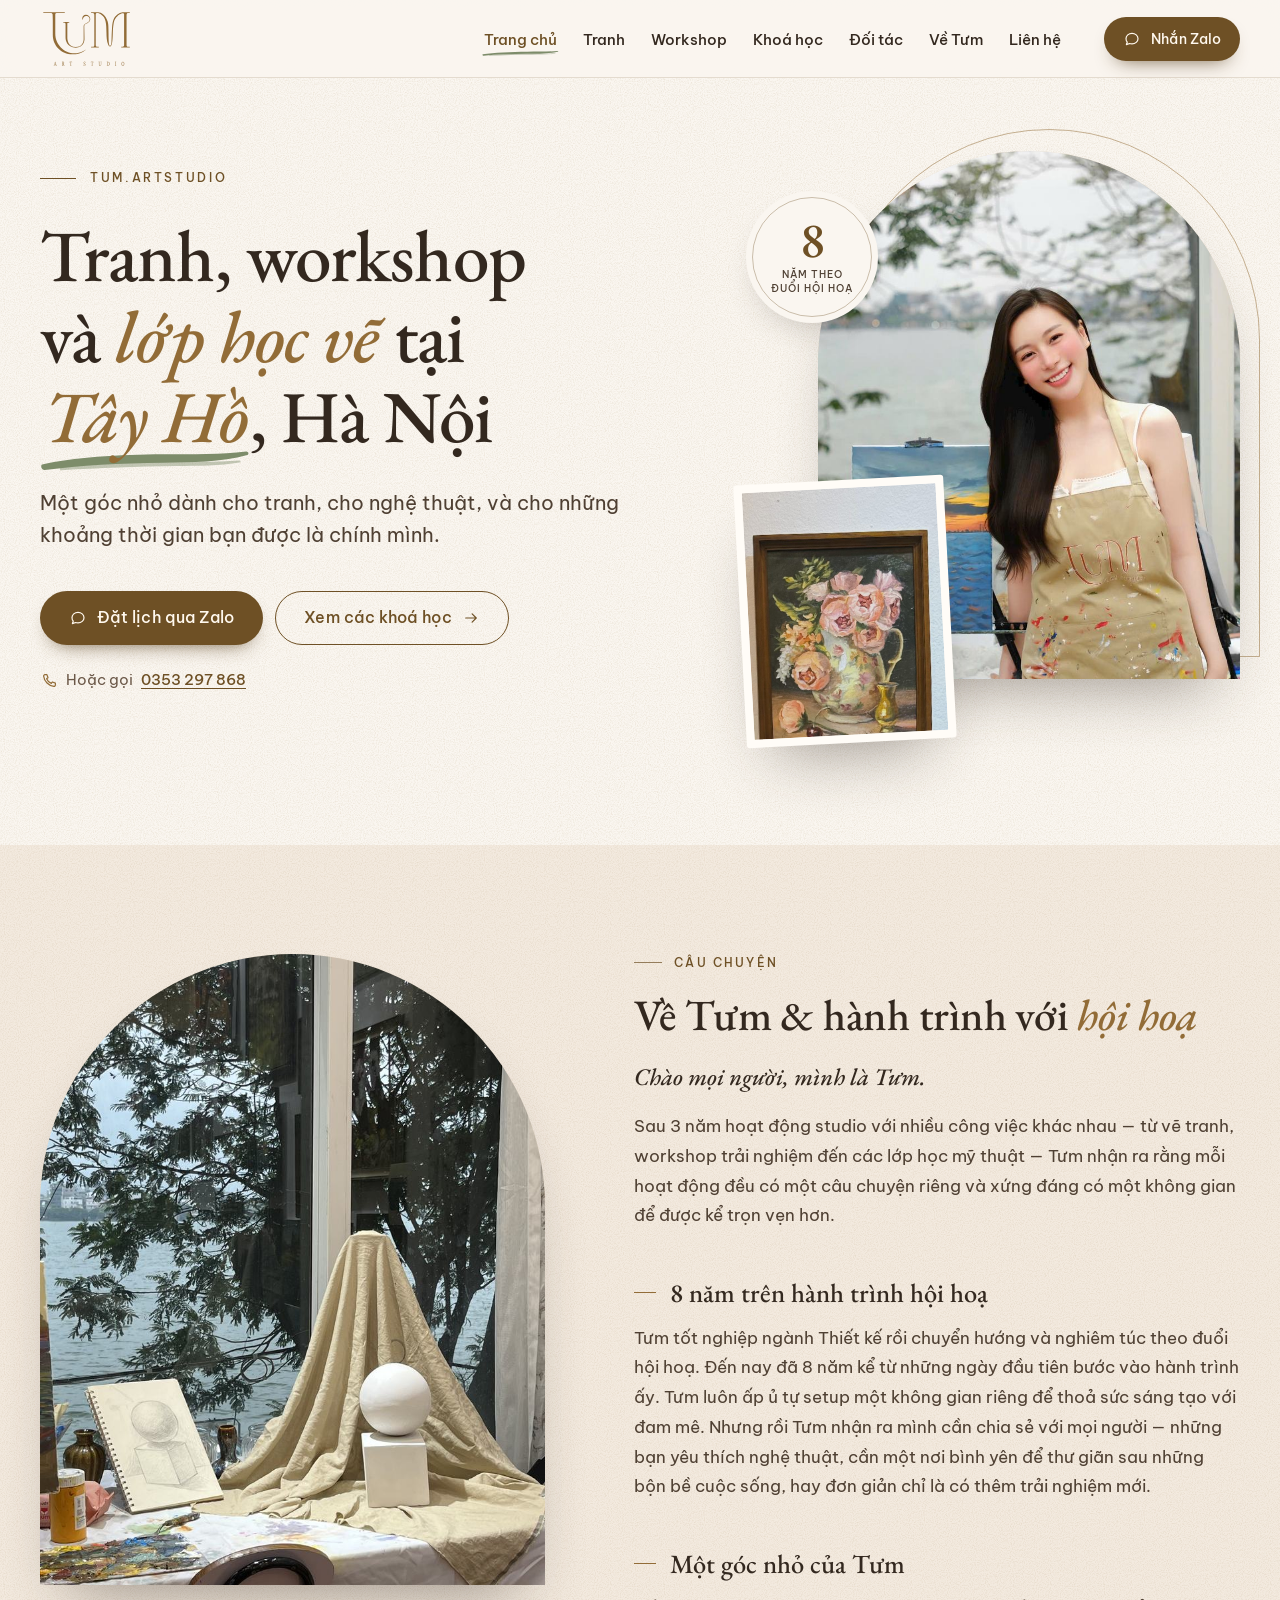
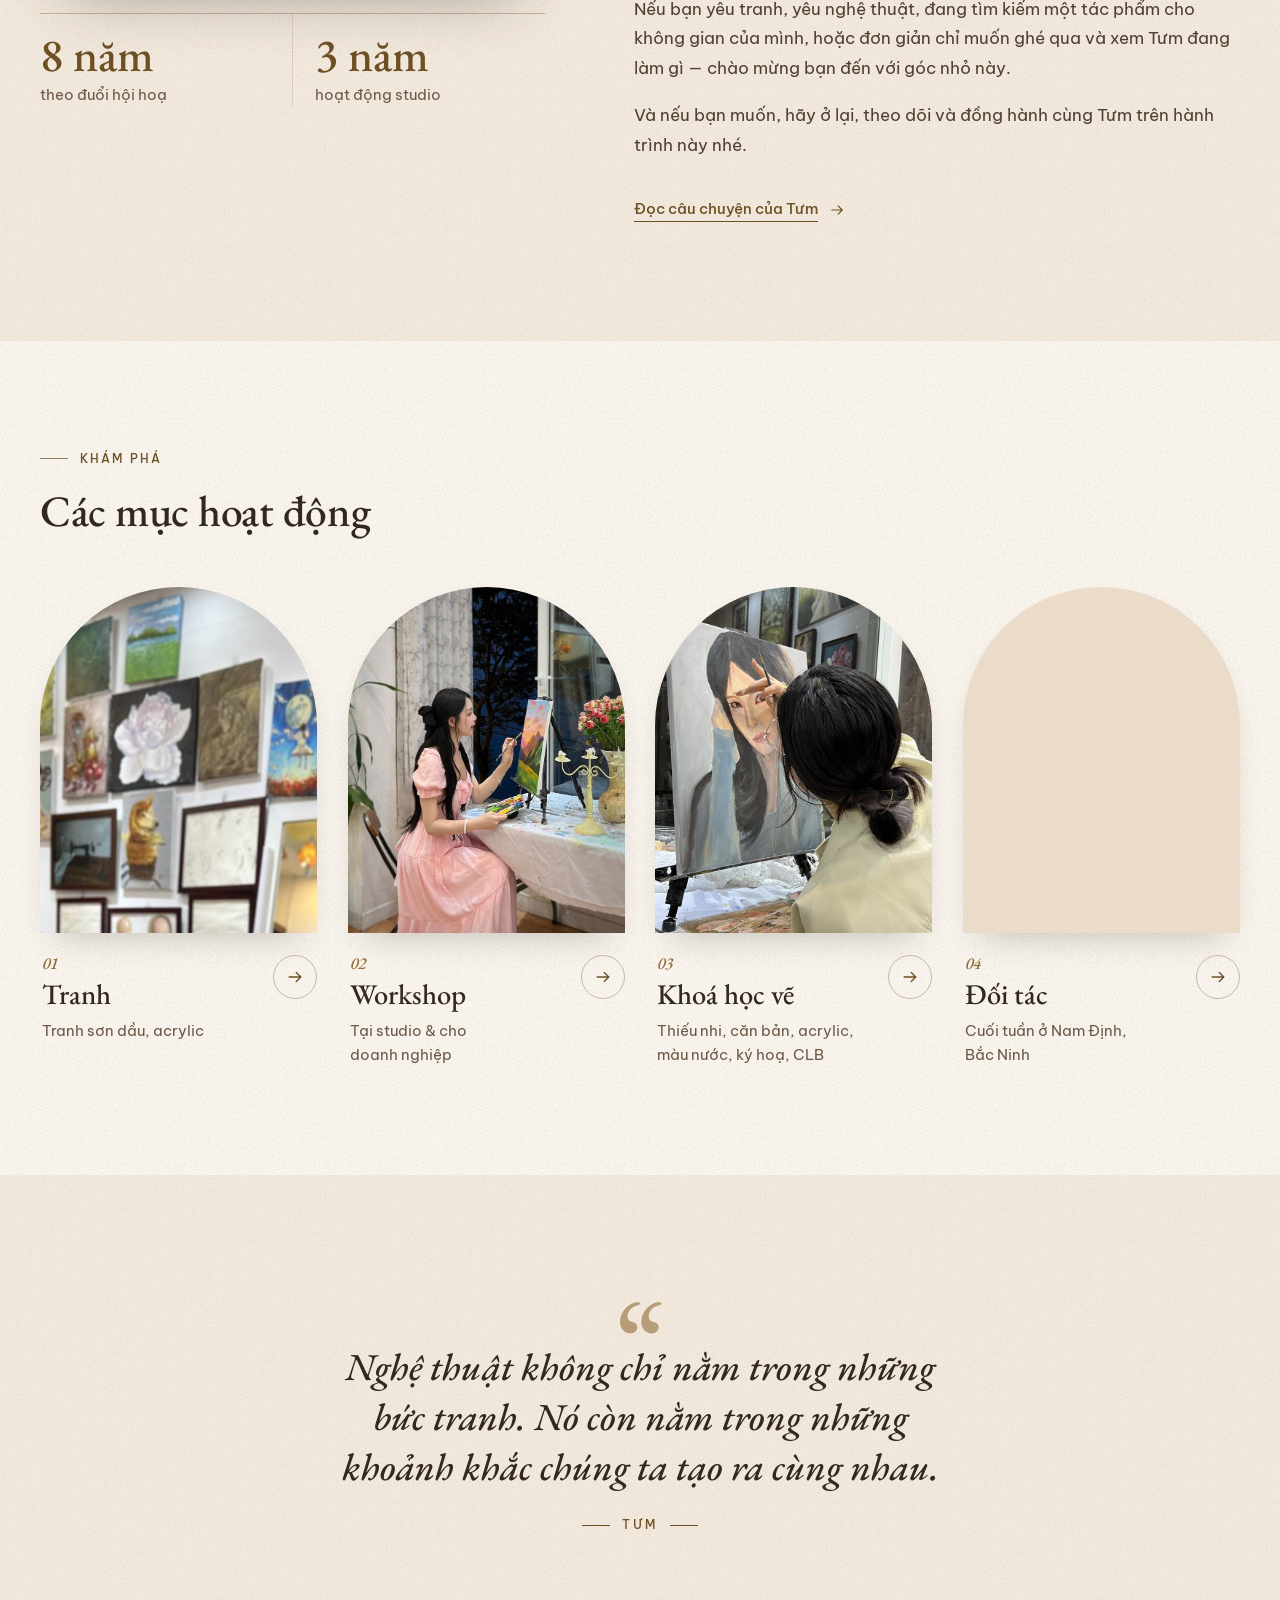
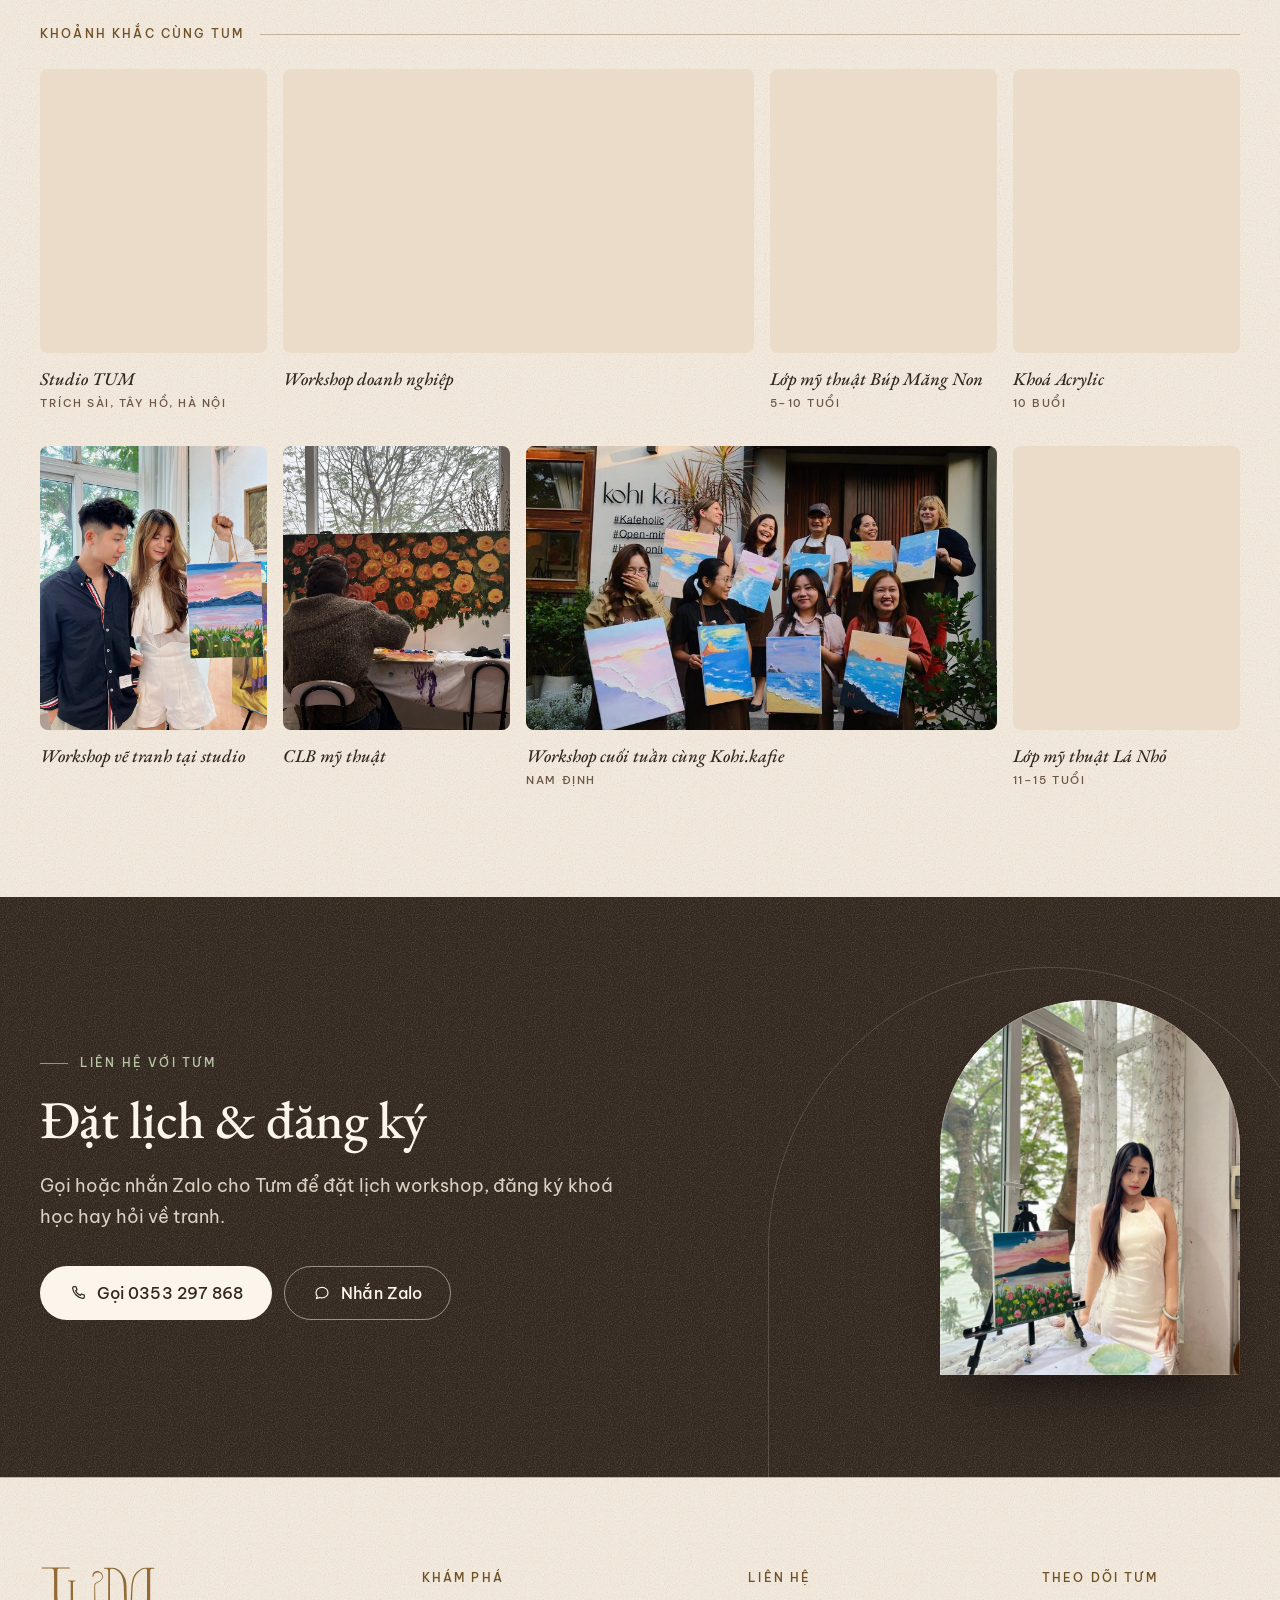
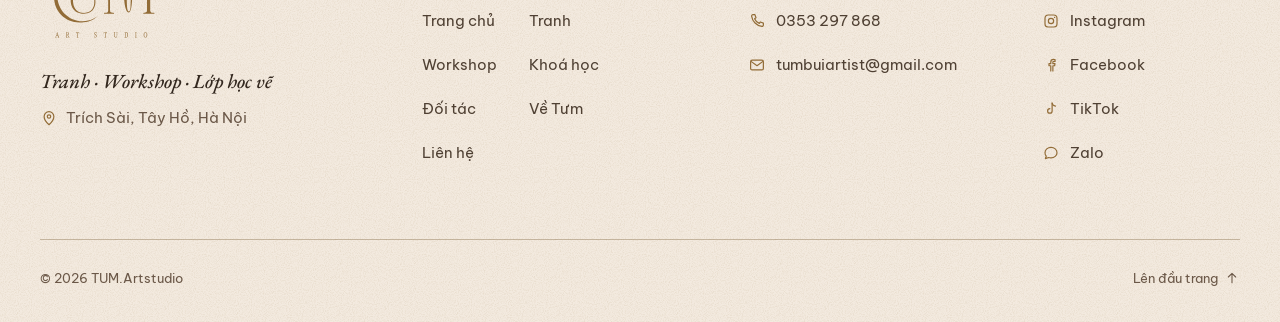
==== commit 12c62432: "Làm mới giao diện: phong cách xưởng vẽ ấm áp Nền giấy kem, chữ nâu theo màu logo, khung ảnh vòm, hea" ====
--- a/index.html
+++ b/index.html
@@ -7,6 +7,7 @@
   <meta name="description" content="Góc nhỏ của Tưm tại Trích Sài, Tây Hồ, Hà Nội: tranh sơn dầu, acrylic, workshop vẽ tranh tại studio và cho doanh nghiệp, các khoá học vẽ cho thiếu nhi và người lớn.">
   <!-- TẠM: ẩn khỏi Google khi đang duyệt — xoá dòng dưới khi công bố chính thức -->
   <meta name="robots" content="noindex">
+  <meta name="theme-color" content="#FAF6F0">
   <meta property="og:type" content="website">
   <meta property="og:locale" content="vi_VN">
   <meta property="og:site_name" content="TUM.Artstudio">
@@ -20,140 +21,233 @@
   <link rel="apple-touch-icon" href="assets/img/logo/apple-touch-icon.png">
   <link rel="preconnect" href="https://fonts.googleapis.com">
   <link rel="preconnect" href="https://fonts.gstatic.com" crossorigin>
-  <link rel="stylesheet" href="https://fonts.googleapis.com/css2?family=EB+Garamond:ital,wght@0,400;0,500;1,400&amp;display=swap">
+  <link rel="stylesheet" href="https://fonts.googleapis.com/css2?family=Be+Vietnam+Pro:wght@400;500&amp;family=EB+Garamond:ital,wght@0,500;1,500&amp;display=swap">
   <link rel="stylesheet" href="assets/css/style.css">
-  <noscript><style>.menu-toggle{display:none!important}.main-nav{display:block!important;position:static!important;padding:0!important}.nav-list{flex-direction:row!important}</style></noscript>
+  <noscript><style>.menu-toggle{display:none!important}.main-nav{display:block!important;position:static!important;inset:auto!important;padding:0!important;background:none!important;overflow:visible!important;width:auto!important}.nav-top,.nav-extra{display:none!important}.nav-list{display:flex!important;flex-wrap:wrap!important;margin:0!important}.nav-list li{border:0!important}.nav-list a{min-height:44px!important;font:500 15px/1.4 "Be Vietnam Pro",sans-serif!important;padding:10px!important}.nav-list a::after{display:none!important}@media (max-width:959px){.site-header{position:relative!important}.header-bar{flex-wrap:wrap!important;padding-bottom:6px}.main-nav{order:3;width:100%!important}}</style></noscript>
 </head>
 <body>
 <a class="skip-link" href="#main">Bỏ qua, tới nội dung chính</a>
 
-<div class="topbar">
+<header class="site-header" data-header>
+  <div class="container header-bar">
+    <p class="brand"><a href="index.html"><img src="assets/img/logo/tum-logo.svg" width="626" height="394" alt="TUM Art Studio"></a></p>
+    <nav class="main-nav" id="site-nav" aria-label="Menu chính">
+      <div class="nav-top">
+        <img class="nav-logo" src="assets/img/logo/tum-logo.svg" width="626" height="394" alt="">
+        <button class="nav-close" type="button" aria-label="Đóng menu"><svg class="icon" width="24" height="24" viewBox="0 0 24 24" aria-hidden="true" focusable="false" fill="none" stroke="currentColor" stroke-width="1.6" stroke-linecap="round" stroke-linejoin="round"><path d="M6 6l12 12M18 6 6 18"/></svg></button>
+      </div>
+      <ul class="nav-list">
+          <li><a href="index.html" aria-current="page">Trang chủ</a></li>
+          <li><a href="tranh.html">Tranh</a></li>
+          <li><a href="workshop.html">Workshop</a></li>
+          <li><a href="khoa-hoc.html">Khoá học</a></li>
+          <li><a href="doi-tac.html">Đối tác</a></li>
+          <li><a href="ve-tum.html">Về Tưm</a></li>
+          <li><a href="lien-he.html">Liên hệ</a></li>
+      </ul>
+      <div class="nav-extra">
+        <p class="nav-extra-title">Trích Sài · Tây Hồ · Hà Nội</p>
+        <div class="btn-row">
+          <a class="btn btn--primary" href="tel:+84353297868"><svg class="icon" width="20" height="20" viewBox="0 0 24 24" aria-hidden="true" focusable="false" fill="none" stroke="currentColor" stroke-width="1.6" stroke-linecap="round" stroke-linejoin="round"><path d="M6.6 3.5h2.6l1.5 4.1-1.9 1.3a11.5 11.5 0 0 0 6.3 6.3l1.3-1.9 4.1 1.5v2.6a1.8 1.8 0 0 1-1.9 1.8A16.2 16.2 0 0 1 4.8 5.4a1.8 1.8 0 0 1 1.8-1.9z"/></svg><span>Gọi 0353 297 868</span></a>
+          <a class="btn btn--ghost" href="https://zalo.me/0353297868" target="_blank" rel="noopener"><svg class="icon" width="20" height="20" viewBox="0 0 24 24" aria-hidden="true" focusable="false" fill="none" stroke="currentColor" stroke-width="1.6" stroke-linecap="round" stroke-linejoin="round"><path d="M20 11.5c0 4-3.6 7-8 7-1.1 0-2.2-.2-3.1-.5l-4.4 1.5 1.2-3.4A6.7 6.7 0 0 1 4 11.5c0-4 3.6-7 8-7s8 3 8 7z"/></svg><span>Nhắn Zalo</span></a>
+        </div>
+        <ul class="social social--nav"><li><a href="https://www.instagram.com/tum.artstudio/" target="_blank" rel="noopener"><span>Instagram</span></a></li><!-- TẠM: kiểm tra lại link Facebook --><li><a href="https://www.facebook.com/TUM.Artstudio" target="_blank" rel="noopener"><span>Facebook</span></a></li><!-- TẠM: kiểm tra lại link TikTok --><li><a href="https://www.tiktok.com/@tum.artstudio" target="_blank" rel="noopener"><span>TikTok</span></a></li><li><a href="https://zalo.me/0353297868" target="_blank" rel="noopener"><span>Zalo</span></a></li></ul>
+      </div>
+    </nav>
+    <div class="header-actions">
+      <a class="btn btn--primary btn--sm header-zalo" href="https://zalo.me/0353297868" target="_blank" rel="noopener"><svg class="icon" width="18" height="18" viewBox="0 0 24 24" aria-hidden="true" focusable="false" fill="none" stroke="currentColor" stroke-width="1.6" stroke-linecap="round" stroke-linejoin="round"><path d="M20 11.5c0 4-3.6 7-8 7-1.1 0-2.2-.2-3.1-.5l-4.4 1.5 1.2-3.4A6.7 6.7 0 0 1 4 11.5c0-4 3.6-7 8-7s8 3 8 7z"/></svg><span><span class="hide-xs">Nhắn </span>Zalo</span></a>
+      <button class="menu-toggle" type="button" aria-expanded="false" aria-controls="site-nav"><span class="burger" aria-hidden="true"></span>Menu</button>
+    </div>
+  </div>
+</header>
+
+<main id="main">
+<section class="hero">
+  <div class="container hero-grid">
+    <div class="hero-copy">
+      <h1 class="hero-title"><span class="hero-kicker">TUM.Artstudio</span><span class="visually-hidden"> — </span><span class="hero-line">tranh, workshop và <i>lớp học vẽ</i> tại <i class="brush">Tây Hồ</i>, Hà Nội</span></h1>
+      <p class="hero-promise">Một góc nhỏ dành cho tranh, cho nghệ thuật, và cho những khoảng thời gian bạn được là chính mình.</p>
+      <div class="btn-row hero-actions">
+        <a class="btn btn--primary btn--lg" href="https://zalo.me/0353297868" target="_blank" rel="noopener"><svg class="icon" width="20" height="20" viewBox="0 0 24 24" aria-hidden="true" focusable="false" fill="none" stroke="currentColor" stroke-width="1.6" stroke-linecap="round" stroke-linejoin="round"><path d="M20 11.5c0 4-3.6 7-8 7-1.1 0-2.2-.2-3.1-.5l-4.4 1.5 1.2-3.4A6.7 6.7 0 0 1 4 11.5c0-4 3.6-7 8-7s8 3 8 7z"/></svg><span>Đặt lịch qua Zalo</span></a>
+        <a class="btn btn--ghost btn--lg" href="khoa-hoc.html"><span>Xem các khoá học</span><svg class="icon" width="20" height="20" viewBox="0 0 24 24" aria-hidden="true" focusable="false" fill="none" stroke="currentColor" stroke-width="1.6" stroke-linecap="round" stroke-linejoin="round"><path d="M5 12h14M13.5 6.5 19 12l-5.5 5.5"/></svg></a>
+      </div>
+      <p class="hero-call"><svg class="icon" width="18" height="18" viewBox="0 0 24 24" aria-hidden="true" focusable="false" fill="none" stroke="currentColor" stroke-width="1.6" stroke-linecap="round" stroke-linejoin="round"><path d="M6.6 3.5h2.6l1.5 4.1-1.9 1.3a11.5 11.5 0 0 0 6.3 6.3l1.3-1.9 4.1 1.5v2.6a1.8 1.8 0 0 1-1.9 1.8A16.2 16.2 0 0 1 4.8 5.4a1.8 1.8 0 0 1 1.8-1.9z"/></svg><span>Hoặc gọi</span> <a href="tel:+84353297868">0353 297 868</a></p>
+    </div>
+    <div class="hero-media">
+      <div class="arch hero-arch"><img src="assets/img/studio/studio-1549-t.jpg" srcset="assets/img/studio/studio-1549-t.jpg 760w, assets/img/studio/studio-1549.jpg 996w" sizes="(max-width: 900px) 70vw, 440px" width="760" height="1221" alt="Học viên đứng cạnh bức tranh hoàng hôn vừa vẽ, bên cửa sổ studio" fetchpriority="high" decoding="async" style="object-position:50% 28%"></div>
+      <div class="hero-inset"><span class="inset-clip"><img src="assets/img/tranh/tranh-3442-hoa-hong-t.jpg" srcset="assets/img/tranh/tranh-3442-hoa-hong-t.jpg 760w, assets/img/tranh/tranh-3442-hoa-hong.jpg 1149w" sizes="(max-width: 900px) 34vw, 190px" width="760" height="747" alt="Tranh tĩnh vật hoa hồng trong ấm trà treo tại studio" loading="lazy" decoding="async" style="object-position:45% 50%"></span></div>
+      <p class="hero-badge"><span class="hero-badge-num">8</span><span class="hero-badge-txt">năm theo đuổi hội hoạ</span></p>
+    </div>
+  </div>
+</section>
+
+<section class="section band about" aria-labelledby="about-title">
+  <div class="container about-grid">
+    <div class="about-copy">
+      <p class="label">Câu chuyện</p>
+      <h2 class="h2" id="about-title">Về Tưm &amp; hành trình với <i>hội hoạ</i></h2>
+      <p class="lead-serif">Chào mọi người, mình là Tưm.</p>
+      <p>Sau 3 năm hoạt động studio với nhiều công việc khác nhau — từ vẽ tranh, workshop trải nghiệm đến các lớp học mỹ thuật — Tưm nhận ra rằng mỗi hoạt động đều có một câu chuyện riêng và xứng đáng có một không gian để được kể trọn vẹn hơn.</p>
+      <h3 class="h3-serif">8 năm trên hành trình hội hoạ</h3>
+      <p>Tưm tốt nghiệp ngành Thiết kế rồi chuyển hướng và nghiêm túc theo đuổi hội hoạ. Đến nay đã 8 năm kể từ những ngày đầu tiên bước vào hành trình ấy. Tưm luôn ấp ủ tự setup một không gian riêng để thoả sức sáng tạo với đam mê. Nhưng rồi Tưm nhận ra mình cần chia sẻ với mọi người — những bạn yêu thích nghệ thuật, cần một nơi bình yên để thư giãn sau những bộn bề cuộc sống, hay đơn giản chỉ là có thêm trải nghiệm mới.</p>
+      <h3 class="h3-serif">Một góc nhỏ của Tưm</h3>
+      <p>Nếu bạn yêu tranh, yêu nghệ thuật, đang tìm kiếm một tác phẩm cho không gian của mình, hoặc đơn giản chỉ muốn ghé qua và xem Tưm đang làm gì — chào mừng bạn đến với góc nhỏ này.</p>
+      <p>Và nếu bạn muốn, hãy ở lại, theo dõi và đồng hành cùng Tưm trên hành trình này nhé.</p>
+      <p class="more-row"><a class="link-arrow" href="ve-tum.html"><span>Đọc câu chuyện của Tưm</span><svg class="icon" width="18" height="18" viewBox="0 0 24 24" aria-hidden="true" focusable="false" fill="none" stroke="currentColor" stroke-width="1.6" stroke-linecap="round" stroke-linejoin="round"><path d="M5 12h14M13.5 6.5 19 12l-5.5 5.5"/></svg></a></p>
+    </div>
+    <div class="about-aside">
+      <div class="arch about-arch"><img src="assets/img/can-ban/cb-0094-t.jpg" srcset="assets/img/can-ban/cb-0094-t.jpg 760w, assets/img/can-ban/cb-0094.jpg 1200w" sizes="(max-width: 900px) 80vw, 460px" width="760" height="1013" alt="Mẫu tĩnh vật khối cầu thạch cao và khăn vải bên cửa sổ" loading="lazy" decoding="async"></div>
+      <ul class="stats">
+        <li><b>8 năm</b> theo đuổi hội hoạ</li>
+        <li><b>3 năm</b> hoạt động studio</li>
+      </ul>
+    </div>
+  </div>
+</section>
+
+<section class="section services-section" aria-labelledby="services-title">
   <div class="container">
-    <span>Trích Sài · Tây Hồ · Hà Nội</span>
-    <ul class="social"><li><a href="https://www.instagram.com/tum.artstudio/" target="_blank" rel="noopener">Instagram</a></li><!-- TẠM: kiểm tra lại link Facebook --><li><a href="https://www.facebook.com/TUM.Artstudio" target="_blank" rel="noopener">Facebook</a></li><!-- TẠM: kiểm tra lại link TikTok --><li><a href="https://www.tiktok.com/@tum.artstudio" target="_blank" rel="noopener">TikTok</a></li><li><a href="https://zalo.me/0353297868" target="_blank" rel="noopener">Zalo</a></li></ul>
-  </div>
-</div>
-
-<header class="site-header">
+    <div class="section-head"><p class="label">Khám phá</p><h2 class="h2" id="services-title">Các mục hoạt động</h2></div>
+    <div class="services">
+      <a class="service" href="tranh.html">
+        <div class="arch service-media"><img src="assets/img/tranh/tranh-0679-tuong-t.jpg" srcset="assets/img/tranh/tranh-0679-tuong-t.jpg 760w, assets/img/tranh/tranh-0679-tuong.jpg 1600w" sizes="(max-width: 700px) 28vw, (max-width: 1240px) 25vw, 290px" width="760" height="365" alt="" loading="lazy" decoding="async" style="object-position:30% 50%"></div>
+        <div class="service-body">
+          <span class="service-num" aria-hidden="true">01</span>
+          <h3 class="service-title">Tranh</h3>
+          <p class="service-text">Tranh sơn dầu, acrylic</p>
+          <span class="service-go" aria-hidden="true"><svg class="icon" width="20" height="20" viewBox="0 0 24 24" aria-hidden="true" focusable="false" fill="none" stroke="currentColor" stroke-width="1.6" stroke-linecap="round" stroke-linejoin="round"><path d="M5 12h14M13.5 6.5 19 12l-5.5 5.5"/></svg></span>
+        </div>
+      </a>
+      <a class="service" href="workshop.html">
+        <div class="arch service-media"><img src="assets/img/studio/studio-3747-t.jpg" srcset="assets/img/studio/studio-3747-t.jpg 760w, assets/img/studio/studio-3747.jpg 1033w" sizes="(max-width: 700px) 28vw, (max-width: 1240px) 25vw, 290px" width="760" height="1177" alt="" loading="lazy" decoding="async"></div>
+        <div class="service-body">
+          <span class="service-num" aria-hidden="true">02</span>
+          <h3 class="service-title">Workshop</h3>
+          <p class="service-text">Tại studio &amp; cho doanh nghiệp</p>
+          <span class="service-go" aria-hidden="true"><svg class="icon" width="20" height="20" viewBox="0 0 24 24" aria-hidden="true" focusable="false" fill="none" stroke="currentColor" stroke-width="1.6" stroke-linecap="round" stroke-linejoin="round"><path d="M5 12h14M13.5 6.5 19 12l-5.5 5.5"/></svg></span>
+        </div>
+      </a>
+      <a class="service" href="khoa-hoc.html">
+        <div class="arch service-media"><img src="assets/img/acrylic/ac-1849-t.jpg" srcset="assets/img/acrylic/ac-1849-t.jpg 760w, assets/img/acrylic/ac-1849.jpg 1200w" sizes="(max-width: 700px) 28vw, (max-width: 1240px) 25vw, 290px" width="760" height="1013" alt="" loading="lazy" decoding="async"></div>
+        <div class="service-body">
+          <span class="service-num" aria-hidden="true">03</span>
+          <h3 class="service-title">Khoá học vẽ</h3>
+          <p class="service-text">Thiếu nhi, căn bản, acrylic, màu nước, ký hoạ, CLB</p>
+          <span class="service-go" aria-hidden="true"><svg class="icon" width="20" height="20" viewBox="0 0 24 24" aria-hidden="true" focusable="false" fill="none" stroke="currentColor" stroke-width="1.6" stroke-linecap="round" stroke-linejoin="round"><path d="M5 12h14M13.5 6.5 19 12l-5.5 5.5"/></svg></span>
+        </div>
+      </a>
+      <a class="service" href="doi-tac.html">
+        <div class="arch service-media"><img src="assets/img/doi-tac/kohi-1634-t.jpg" srcset="assets/img/doi-tac/kohi-1634-t.jpg 760w, assets/img/doi-tac/kohi-1634.jpg 960w" sizes="(max-width: 700px) 28vw, (max-width: 1240px) 25vw, 290px" width="760" height="1140" alt="" loading="lazy" decoding="async" style="object-position:50% 35%"></div>
+        <div class="service-body">
+          <span class="service-num" aria-hidden="true">04</span>
+          <h3 class="service-title">Đối tác</h3>
+          <p class="service-text">Cuối tuần ở Nam Định, Bắc Ninh</p>
+          <span class="service-go" aria-hidden="true"><svg class="icon" width="20" height="20" viewBox="0 0 24 24" aria-hidden="true" focusable="false" fill="none" stroke="currentColor" stroke-width="1.6" stroke-linecap="round" stroke-linejoin="round"><path d="M5 12h14M13.5 6.5 19 12l-5.5 5.5"/></svg></span>
+        </div>
+      </a>
+    </div>
+  </div>
+</section>
+
+<section class="section band moments-section" aria-labelledby="moments-title">
   <div class="container">
-    <p class="site-title"><a href="index.html"><img src="assets/img/logo/tum-logo.svg" width="626" height="394" alt="TUM Art Studio"></a></p>
-    <p class="tagline">Tranh · Workshop · Lớp học vẽ</p>
-    <button class="menu-toggle" type="button" aria-expanded="false" aria-controls="site-nav"><span class="burger" aria-hidden="true"></span>Menu</button>
-  </div>
-  <nav class="main-nav" id="site-nav" aria-label="Menu chính">
-    <button class="nav-close" type="button" aria-label="Đóng menu"><svg width="22" height="22" viewBox="0 0 24 24" aria-hidden="true"><path d="M5 5l14 14M19 5L5 19" fill="none" stroke="currentColor" stroke-width="1.5"/></svg></button>
-    <ul class="nav-list">
-        <li><a href="index.html" aria-current="page">Trang chủ</a></li>
-        <li><a href="tranh.html">Tranh</a></li>
-        <li><a href="workshop.html">Workshop</a></li>
-        <li><a href="khoa-hoc.html">Khoá học</a></li>
-        <li><a href="doi-tac.html">Đối tác</a></li>
-        <li><a href="ve-tum.html">Về Tưm</a></li>
-        <li><a href="lien-he.html">Liên hệ</a></li>
-    </ul>
-    <ul class="social social--nav"><li><a href="https://www.instagram.com/tum.artstudio/" target="_blank" rel="noopener">Instagram</a></li><!-- TẠM: kiểm tra lại link Facebook --><li><a href="https://www.facebook.com/TUM.Artstudio" target="_blank" rel="noopener">Facebook</a></li><!-- TẠM: kiểm tra lại link TikTok --><li><a href="https://www.tiktok.com/@tum.artstudio" target="_blank" rel="noopener">TikTok</a></li><li><a href="https://zalo.me/0353297868" target="_blank" rel="noopener">Zalo</a></li></ul>
-  </nav>
-</header>
-
-<main id="main">
-<h1 class="visually-hidden">TUM.Artstudio — tranh, workshop và lớp học vẽ tại Tây Hồ, Hà Nội</h1>
-
-<section class="hero container" aria-label="Ảnh nổi bật">
-    <div class="slideshow" data-slideshow="5500" aria-roledescription="carousel" aria-label="Ảnh hoạt động của studio">
-      <div class="slides">
-        <figure class="slide is-active" role="group" aria-roledescription="slide" aria-label="1 / 8">
-          <img src="assets/img/studio/studio-0267.jpg" width="1200" height="1600" alt="Toàn cảnh studio TUM với bàn vẽ, giá vẽ và tường treo tranh" fetchpriority="high" decoding="async">
-          <figcaption><em>Studio TUM</em> · Trích Sài, Tây Hồ, Hà Nội</figcaption>
-        </figure>
-        <figure class="slide" role="group" aria-roledescription="slide" aria-label="2 / 8">
-          <img src="assets/img/studio/studio-1549-t.jpg" data-full="assets/img/studio/studio-1549.jpg" width="760" height="1221" alt="Học viên đứng cạnh bức tranh hoàng hôn vừa vẽ, bên cửa sổ studio" decoding="async">
-          <figcaption><em>Workshop vẽ tranh tại studio</em></figcaption>
-        </figure>
-        <figure class="slide" role="group" aria-roledescription="slide" aria-label="3 / 8">
-          <img src="assets/img/doanh-nghiep/dn-3283-t.jpg" data-full="assets/img/doanh-nghiep/dn-3283.jpg" width="760" height="507" alt="Ảnh tập thể khoe tranh sau buổi workshop doanh nghiệp" decoding="async">
-          <figcaption><em>Workshop doanh nghiệp</em></figcaption>
-        </figure>
-        <figure class="slide" role="group" aria-roledescription="slide" aria-label="4 / 8">
-          <img src="assets/img/thieu-nhi/bmn-5096-t.jpg" data-full="assets/img/thieu-nhi/bmn-5096.jpg" width="760" height="1013" alt="Bé gái bên bức tranh biển hoàng hôn vừa hoàn thành" decoding="async">
-          <figcaption><em>Lớp mỹ thuật Búp Măng Non</em> · 5–10 tuổi</figcaption>
-        </figure>
-        <figure class="slide" role="group" aria-roledescription="slide" aria-label="5 / 8">
-          <img src="assets/img/acrylic/ac-5851-t.jpg" data-full="assets/img/acrylic/ac-5851.jpg" width="760" height="1013" alt="Học viên vẽ bức tranh ngựa trắng và hoa hồng" decoding="async">
-          <figcaption><em>Khoá Acrylic</em> · 10 buổi</figcaption>
-        </figure>
-        <figure class="slide" role="group" aria-roledescription="slide" aria-label="6 / 8">
-          <img src="assets/img/doi-tac/kohi-1631-t.jpg" data-full="assets/img/doi-tac/kohi-1631.jpg" width="760" height="507" alt="Học viên khoe tranh biển trước quán Kohi.kafie" decoding="async">
-          <figcaption><em>Workshop cuối tuần cùng Kohi.kafie</em> · Nam Định</figcaption>
-        </figure>
-        <figure class="slide" role="group" aria-roledescription="slide" aria-label="7 / 8">
-          <img src="assets/img/clb/clb-7875-t.jpg" data-full="assets/img/clb/clb-7875.jpg" width="760" height="1013" alt="Thành viên CLB vẽ bức tranh hoa khổ lớn" decoding="async">
-          <figcaption><em>CLB mỹ thuật</em></figcaption>
-        </figure>
-        <figure class="slide" role="group" aria-roledescription="slide" aria-label="8 / 8">
-          <img src="assets/img/thieu-nhi/ln-9883-t.jpg" data-full="assets/img/thieu-nhi/ln-9883.jpg" width="760" height="1013" alt="Bạn nhỏ vẽ chân dung nhân vật anime" decoding="async">
-          <figcaption><em>Lớp mỹ thuật Lá Nhỏ</em> · 11–15 tuổi</figcaption>
-        </figure>
-      </div>
-      <button class="slide-arrow slide-prev" type="button" aria-label="Ảnh trước" hidden></button>
-      <button class="slide-arrow slide-next" type="button" aria-label="Ảnh sau" hidden></button>
-      <div class="slide-dots"></div>
-    </div>
-</section>
-
-<section class="section">
-  <div class="container prose">
-    <h2 class="h-section">Về Tưm &amp; hành trình với hội hoạ</h2>
-    <svg class="ornament" viewBox="0 0 120 14" aria-hidden="true" focusable="false"><path d="M0 7h46M74 7h46" stroke="currentColor" stroke-width="1"/><circle cx="60" cy="7" r="4.5" fill="none" stroke="currentColor" stroke-width="1"/></svg>
-    <p class="lead center">Chào mọi người, mình là Tưm.</p>
-    <p>Sau 3 năm hoạt động studio với nhiều công việc khác nhau — từ vẽ tranh, workshop trải nghiệm đến các lớp học mỹ thuật — Tưm nhận ra rằng mỗi hoạt động đều có một câu chuyện riêng và xứng đáng có một không gian để được kể trọn vẹn hơn.</p>
-    <h3 class="h-sub center">8 năm trên hành trình hội hoạ</h3>
-    <p>Tưm tốt nghiệp ngành Thiết kế rồi chuyển hướng và nghiêm túc theo đuổi hội hoạ. Đến nay đã 8 năm kể từ những ngày đầu tiên bước vào hành trình ấy. Tưm luôn ấp ủ tự setup một không gian riêng để thoả sức sáng tạo với đam mê. Nhưng rồi Tưm nhận ra mình cần chia sẻ với mọi người — những bạn yêu thích nghệ thuật, cần một nơi bình yên để thư giãn sau những bộn bề cuộc sống, hay đơn giản chỉ là có thêm trải nghiệm mới.</p>
-    <h3 class="h-sub center">Một góc nhỏ của Tưm</h3>
-    <p>Nếu bạn yêu tranh, yêu nghệ thuật, đang tìm kiếm một tác phẩm cho không gian của mình, hoặc đơn giản chỉ muốn ghé qua và xem Tưm đang làm gì — chào mừng bạn đến với góc nhỏ này.</p>
-    <p>Và nếu bạn muốn, hãy ở lại, theo dõi và đồng hành cùng Tưm trên hành trình này nhé.</p>
-    <p class="more-row"><a class="link-more" href="ve-tum.html">Đọc câu chuyện của Tưm</a></p>
-  </div>
-</section>
-
-<section class="section section--line">
-  <div class="container">
-    <h2 class="h-section">Các mục hoạt động</h2>
-    <svg class="ornament" viewBox="0 0 120 14" aria-hidden="true" focusable="false"><path d="M0 7h46M74 7h46" stroke="currentColor" stroke-width="1"/><circle cx="60" cy="7" r="4.5" fill="none" stroke="currentColor" stroke-width="1"/></svg>
-    <div class="tiles">
-      <a class="tile" href="tranh.html"><img src="assets/img/tranh/tranh-3442-hoa-hong-t.jpg" srcset="assets/img/tranh/tranh-3442-hoa-hong-t.jpg 760w, assets/img/tranh/tranh-3442-hoa-hong.jpg 1149w" sizes="(max-width: 560px) 100vw, (max-width: 992px) 50vw, 270px" width="760" height="747" alt="" loading="lazy" decoding="async"><h3>Tranh</h3><p>Tranh sơn dầu, acrylic</p></a>
-      <a class="tile" href="workshop.html"><img src="assets/img/studio/studio-3747-t.jpg" srcset="assets/img/studio/studio-3747-t.jpg 760w, assets/img/studio/studio-3747.jpg 1033w" sizes="(max-width: 560px) 100vw, (max-width: 992px) 50vw, 270px" width="760" height="1177" alt="" loading="lazy" decoding="async"><h3>Workshop</h3><p>Tại studio &amp; cho doanh nghiệp</p></a>
-      <a class="tile" href="khoa-hoc.html"><img src="assets/img/acrylic/ac-4413-t.jpg" srcset="assets/img/acrylic/ac-4413-t.jpg 760w, assets/img/acrylic/ac-4413.jpg 1200w" sizes="(max-width: 560px) 100vw, (max-width: 992px) 50vw, 270px" width="760" height="1013" alt="" loading="lazy" decoding="async"><h3>Khoá học vẽ</h3><p>Thiếu nhi, căn bản, acrylic, màu nước, ký hoạ, CLB</p></a>
-      <a class="tile" href="doi-tac.html"><img src="assets/img/doi-tac/kohi-1634-t.jpg" srcset="assets/img/doi-tac/kohi-1634-t.jpg 760w, assets/img/doi-tac/kohi-1634.jpg 960w" sizes="(max-width: 560px) 100vw, (max-width: 992px) 50vw, 270px" width="760" height="1140" alt="" loading="lazy" decoding="async"><h3>Đối tác</h3><p>Cuối tuần ở Nam Định, Bắc Ninh</p></a>
-    </div>
-  </div>
-</section>
-
-<section class="section section--line">
-  <blockquote class="quote container">
-    <p>Nghệ thuật không chỉ nằm trong những bức tranh. Nó còn nằm trong những khoảnh khắc chúng ta tạo ra cùng nhau.</p>
-    <footer>Tưm</footer>
-  </blockquote>
-</section>
-
-<section class="section section--line cta">
-  <div class="container">
-    <h2 class="h-section">Đặt lịch &amp; đăng ký</h2>
-    <svg class="ornament" viewBox="0 0 120 14" aria-hidden="true" focusable="false"><path d="M0 7h46M74 7h46" stroke="currentColor" stroke-width="1"/><circle cx="60" cy="7" r="4.5" fill="none" stroke="currentColor" stroke-width="1"/></svg>
-    <p>Gọi hoặc nhắn Zalo cho Tưm để đặt lịch workshop, đăng ký khoá học hay hỏi về tranh.</p>
-    <div class="btn-row">
-      <a class="btn btn--solid" href="tel:+84353297868">Gọi 0353 297 868</a>
-      <a class="btn" href="https://zalo.me/0353297868" target="_blank" rel="noopener">Nhắn Zalo</a>
+    <blockquote class="quote">
+      <p>Nghệ thuật không chỉ nằm trong những bức tranh. Nó còn nằm trong những khoảnh khắc chúng ta tạo ra cùng nhau.</p>
+      <footer>Tưm</footer>
+    </blockquote>
+    <div class="moments-head">
+      <h2 class="moments-title" id="moments-title">Khoảnh khắc cùng TUM</h2>
+      <p class="swipe-hint" aria-hidden="true">Vuốt để xem thêm <svg class="icon" width="16" height="16" viewBox="0 0 24 24" aria-hidden="true" focusable="false" fill="none" stroke="currentColor" stroke-width="1.6" stroke-linecap="round" stroke-linejoin="round"><path d="M5 12h14M13.5 6.5 19 12l-5.5 5.5"/></svg></p>
+    </div>
+    <div class="moments" data-gallery>
+      <figure class="moment">
+        <a href="assets/img/studio/studio-0260.jpg" data-caption="Studio TUM · Trích Sài, Tây Hồ, Hà Nội"><img src="assets/img/studio/studio-0260-t.jpg" srcset="assets/img/studio/studio-0260-t.jpg 760w, assets/img/studio/studio-0260.jpg 1200w" sizes="(max-width: 900px) 70vw, 240px" width="760" height="1013" alt="Không gian studio với đèn giấy và những bức tranh treo tường" loading="lazy" decoding="async"></a>
+        <figcaption><em>Studio TUM</em><span class="moment-meta">Trích Sài, Tây Hồ, Hà Nội</span></figcaption>
+      </figure>
+      <figure class="moment moment--wide">
+        <a href="assets/img/doanh-nghiep/dn-3283.jpg" data-caption="Workshop doanh nghiệp"><img src="assets/img/doanh-nghiep/dn-3283-t.jpg" srcset="assets/img/doanh-nghiep/dn-3283-t.jpg 760w, assets/img/doanh-nghiep/dn-3283.jpg 1600w" sizes="(max-width: 900px) 70vw, 490px" width="760" height="507" alt="Ảnh tập thể khoe tranh sau buổi workshop doanh nghiệp" loading="lazy" decoding="async" style="object-position:50% 55%"></a>
+        <figcaption><em>Workshop doanh nghiệp</em></figcaption>
+      </figure>
+      <figure class="moment">
+        <a href="assets/img/thieu-nhi/bmn-5096.jpg" data-caption="Lớp mỹ thuật Búp Măng Non · 5–10 tuổi"><img src="assets/img/thieu-nhi/bmn-5096-t.jpg" srcset="assets/img/thieu-nhi/bmn-5096-t.jpg 760w, assets/img/thieu-nhi/bmn-5096.jpg 1200w" sizes="(max-width: 900px) 70vw, 240px" width="760" height="1013" alt="Bé gái bên bức tranh biển hoàng hôn vừa hoàn thành" loading="lazy" decoding="async"></a>
+        <figcaption><em>Lớp mỹ thuật Búp Măng Non</em><span class="moment-meta">5–10 tuổi</span></figcaption>
+      </figure>
+      <figure class="moment">
+        <a href="assets/img/acrylic/ac-5851.jpg" data-caption="Khoá Acrylic · 10 buổi"><img src="assets/img/acrylic/ac-5851-t.jpg" srcset="assets/img/acrylic/ac-5851-t.jpg 760w, assets/img/acrylic/ac-5851.jpg 1200w" sizes="(max-width: 900px) 70vw, 240px" width="760" height="1013" alt="Học viên vẽ bức tranh ngựa trắng và hoa hồng" loading="lazy" decoding="async"></a>
+        <figcaption><em>Khoá Acrylic</em><span class="moment-meta">10 buổi</span></figcaption>
+      </figure>
+      <figure class="moment">
+        <a href="assets/img/studio/studio-2817.jpg" data-caption="Workshop vẽ tranh tại studio"><img src="assets/img/studio/studio-2817-t.jpg" srcset="assets/img/studio/studio-2817-t.jpg 760w, assets/img/studio/studio-2817.jpg 1270w" sizes="(max-width: 900px) 70vw, 240px" width="760" height="957" alt="Hai bạn cùng khoe tranh sau buổi workshop" loading="lazy" decoding="async"></a>
+        <figcaption><em>Workshop vẽ tranh tại studio</em></figcaption>
+      </figure>
+      <figure class="moment">
+        <a href="assets/img/clb/clb-7875.jpg" data-caption="CLB mỹ thuật"><img src="assets/img/clb/clb-7875-t.jpg" srcset="assets/img/clb/clb-7875-t.jpg 760w, assets/img/clb/clb-7875.jpg 1200w" sizes="(max-width: 900px) 70vw, 240px" width="760" height="1013" alt="Thành viên CLB vẽ bức tranh hoa khổ lớn" loading="lazy" decoding="async"></a>
+        <figcaption><em>CLB mỹ thuật</em></figcaption>
+      </figure>
+      <figure class="moment moment--wide">
+        <a href="assets/img/doi-tac/kohi-1631.jpg" data-caption="Workshop cuối tuần cùng Kohi.kafie · Nam Định"><img src="assets/img/doi-tac/kohi-1631-t.jpg" srcset="assets/img/doi-tac/kohi-1631-t.jpg 760w, assets/img/doi-tac/kohi-1631.jpg 1440w" sizes="(max-width: 900px) 70vw, 490px" width="760" height="507" alt="Học viên khoe tranh biển trước quán Kohi.kafie" loading="lazy" decoding="async" style="object-position:50% 40%"></a>
+        <figcaption><em>Workshop cuối tuần cùng Kohi.kafie</em><span class="moment-meta">Nam Định</span></figcaption>
+      </figure>
+      <figure class="moment">
+        <a href="assets/img/thieu-nhi/ln-9883.jpg" data-caption="Lớp mỹ thuật Lá Nhỏ · 11–15 tuổi"><img src="assets/img/thieu-nhi/ln-9883-t.jpg" srcset="assets/img/thieu-nhi/ln-9883-t.jpg 760w, assets/img/thieu-nhi/ln-9883.jpg 1200w" sizes="(max-width: 900px) 70vw, 240px" width="760" height="1013" alt="Bạn nhỏ vẽ chân dung nhân vật anime" loading="lazy" decoding="async"></a>
+        <figcaption><em>Lớp mỹ thuật Lá Nhỏ</em><span class="moment-meta">11–15 tuổi</span></figcaption>
+      </figure>
+    </div>
+  </div>
+</section>
+
+<section class="cta-band" aria-labelledby="cta-title">
+  <div class="container cta-grid">
+    <div class="cta-copy">
+      <p class="label label--light">Liên hệ với Tưm</p>
+      <h2 class="cta-title" id="cta-title">Đặt lịch &amp; đăng ký</h2>
+      <p class="cta-text">Gọi hoặc nhắn Zalo cho Tưm để đặt lịch workshop, đăng ký khoá học hay hỏi về tranh.</p>
+      <div class="btn-row">
+        <a class="btn btn--light btn--lg" href="tel:+84353297868"><svg class="icon" width="20" height="20" viewBox="0 0 24 24" aria-hidden="true" focusable="false" fill="none" stroke="currentColor" stroke-width="1.6" stroke-linecap="round" stroke-linejoin="round"><path d="M6.6 3.5h2.6l1.5 4.1-1.9 1.3a11.5 11.5 0 0 0 6.3 6.3l1.3-1.9 4.1 1.5v2.6a1.8 1.8 0 0 1-1.9 1.8A16.2 16.2 0 0 1 4.8 5.4a1.8 1.8 0 0 1 1.8-1.9z"/></svg><span>Gọi 0353 297 868</span></a>
+        <a class="btn btn--outline-light btn--lg" href="https://zalo.me/0353297868" target="_blank" rel="noopener"><svg class="icon" width="20" height="20" viewBox="0 0 24 24" aria-hidden="true" focusable="false" fill="none" stroke="currentColor" stroke-width="1.6" stroke-linecap="round" stroke-linejoin="round"><path d="M20 11.5c0 4-3.6 7-8 7-1.1 0-2.2-.2-3.1-.5l-4.4 1.5 1.2-3.4A6.7 6.7 0 0 1 4 11.5c0-4 3.6-7 8-7s8 3 8 7z"/></svg><span>Nhắn Zalo</span></a>
+      </div>
+    </div>
+    <div class="cta-media" aria-hidden="true">
+      <div class="arch cta-arch"><img src="assets/img/studio/studio-2805-t.jpg" srcset="assets/img/studio/studio-2805-t.jpg 760w, assets/img/studio/studio-2805.jpg 1200w" sizes="(max-width: 900px) 40vw, 320px" width="760" height="1013" alt="" loading="lazy" decoding="async" style="object-position:50% 30%"></div>
     </div>
   </div>
 </section>
 </main>
 
 <footer class="site-footer">
-  <div class="container">
-    <p class="footer-logo"><img src="assets/img/logo/tum-logo.svg" width="626" height="394" alt="TUM Art Studio" loading="lazy" decoding="async"></p>
-    <p>Trích Sài, Tây Hồ, Hà Nội · <a href="tel:+84353297868">0353 297 868</a> · <a href="mailto:tumbuiartist@gmail.com">tumbuiartist@gmail.com</a></p>
-    <ul class="social"><li><a href="https://www.instagram.com/tum.artstudio/" target="_blank" rel="noopener">Instagram</a></li><!-- TẠM: kiểm tra lại link Facebook --><li><a href="https://www.facebook.com/TUM.Artstudio" target="_blank" rel="noopener">Facebook</a></li><!-- TẠM: kiểm tra lại link TikTok --><li><a href="https://www.tiktok.com/@tum.artstudio" target="_blank" rel="noopener">TikTok</a></li><li><a href="https://zalo.me/0353297868" target="_blank" rel="noopener">Zalo</a></li></ul>
+  <div class="container footer-grid">
+    <div class="footer-brand">
+      <a class="footer-logo" href="index.html"><img src="assets/img/logo/tum-logo.svg" width="626" height="394" alt="TUM Art Studio" loading="lazy" decoding="async"></a>
+      <p class="footer-tagline">Tranh · Workshop · Lớp học vẽ</p>
+      <p class="footer-addr"><svg class="icon" width="18" height="18" viewBox="0 0 24 24" aria-hidden="true" focusable="false" fill="none" stroke="currentColor" stroke-width="1.6" stroke-linecap="round" stroke-linejoin="round"><path d="M12 21s-6.5-5.7-6.5-11a6.5 6.5 0 0 1 13 0c0 5.3-6.5 11-6.5 11z"/><circle cx="12" cy="10" r="2.3"/></svg><span>Trích Sài, Tây Hồ, Hà Nội</span></p>
+    </div>
+    <div class="footer-col footer-col--nav">
+      <p class="footer-title">Khám phá</p>
+      <ul class="footer-links footer-links--2">
+          <li><a href="index.html">Trang chủ</a></li>
+          <li><a href="tranh.html">Tranh</a></li>
+          <li><a href="workshop.html">Workshop</a></li>
+          <li><a href="khoa-hoc.html">Khoá học</a></li>
+          <li><a href="doi-tac.html">Đối tác</a></li>
+          <li><a href="ve-tum.html">Về Tưm</a></li>
+          <li><a href="lien-he.html">Liên hệ</a></li>
+      </ul>
+    </div>
+    <div class="footer-col footer-col--contact">
+      <p class="footer-title">Liên hệ</p>
+      <ul class="footer-links">
+        <li><a href="tel:+84353297868"><svg class="icon" width="18" height="18" viewBox="0 0 24 24" aria-hidden="true" focusable="false" fill="none" stroke="currentColor" stroke-width="1.6" stroke-linecap="round" stroke-linejoin="round"><path d="M6.6 3.5h2.6l1.5 4.1-1.9 1.3a11.5 11.5 0 0 0 6.3 6.3l1.3-1.9 4.1 1.5v2.6a1.8 1.8 0 0 1-1.9 1.8A16.2 16.2 0 0 1 4.8 5.4a1.8 1.8 0 0 1 1.8-1.9z"/></svg><span>0353 297 868</span></a></li>
+        <li><a href="mailto:tumbuiartist@gmail.com"><svg class="icon" width="18" height="18" viewBox="0 0 24 24" aria-hidden="true" focusable="false" fill="none" stroke="currentColor" stroke-width="1.6" stroke-linecap="round" stroke-linejoin="round"><rect x="3.5" y="5.5" width="17" height="13" rx="2"/><path d="m4.5 7.5 7.5 5.5 7.5-5.5"/></svg><span>tumbuiartist@gmail.com</span></a></li>
+      </ul>
+    </div>
+    <div class="footer-col footer-col--social">
+      <p class="footer-title">Theo dõi Tưm</p>
+      <ul class="social social--footer"><li><a href="https://www.instagram.com/tum.artstudio/" target="_blank" rel="noopener"><svg class="icon" width="18" height="18" viewBox="0 0 24 24" aria-hidden="true" focusable="false" fill="none" stroke="currentColor" stroke-width="1.6" stroke-linecap="round" stroke-linejoin="round"><rect x="4" y="4" width="16" height="16" rx="4.5"/><circle cx="12" cy="12" r="3.5"/><circle cx="16.8" cy="7.2" r=".9" fill="currentColor" stroke="none"/></svg><span>Instagram</span></a></li><!-- TẠM: kiểm tra lại link Facebook --><li><a href="https://www.facebook.com/TUM.Artstudio" target="_blank" rel="noopener"><svg class="icon" width="18" height="18" viewBox="0 0 24 24" aria-hidden="true" focusable="false" fill="none" stroke="currentColor" stroke-width="1.6" stroke-linecap="round" stroke-linejoin="round"><path d="M14.5 20v-7h2.4l.4-2.8h-2.8V8.6c0-.8.3-1.4 1.4-1.4h1.5V4.7c-.3 0-1.1-.1-2.1-.1-2.1 0-3.6 1.3-3.6 3.7v1.9h-2.4V13h2.4v7"/></svg><span>Facebook</span></a></li><!-- TẠM: kiểm tra lại link TikTok --><li><a href="https://www.tiktok.com/@tum.artstudio" target="_blank" rel="noopener"><svg class="icon" width="18" height="18" viewBox="0 0 24 24" aria-hidden="true" focusable="false" fill="none" stroke="currentColor" stroke-width="1.6" stroke-linecap="round" stroke-linejoin="round"><path d="M13.5 4v10.5a3 3 0 1 1-3-3"/><path d="M13.5 4c.3 2.3 1.9 3.9 4.5 4.1"/></svg><span>TikTok</span></a></li><li><a href="https://zalo.me/0353297868" target="_blank" rel="noopener"><svg class="icon" width="18" height="18" viewBox="0 0 24 24" aria-hidden="true" focusable="false" fill="none" stroke="currentColor" stroke-width="1.6" stroke-linecap="round" stroke-linejoin="round"><path d="M20 11.5c0 4-3.6 7-8 7-1.1 0-2.2-.2-3.1-.5l-4.4 1.5 1.2-3.4A6.7 6.7 0 0 1 4 11.5c0-4 3.6-7 8-7s8 3 8 7z"/></svg><span>Zalo</span></a></li></ul>
+    </div>
+  </div>
+  <div class="container footer-bottom">
     <p class="copy">© <span data-year>2026</span> TUM.Artstudio</p>
+    <p class="footer-top"><a href="#main">Lên đầu trang <svg class="icon icon--up" width="16" height="16" viewBox="0 0 24 24" aria-hidden="true" focusable="false" fill="none" stroke="currentColor" stroke-width="1.6" stroke-linecap="round" stroke-linejoin="round"><path d="M12 5v14M6.5 13.5 12 19l5.5-5.5"/></svg></a></p>
   </div>
 </footer>
 
--- a/assets/css/style.css
+++ b/assets/css/style.css
@@ -1,40 +1,104 @@
 /* =========================================================
-   TUM.Artstudio — stylesheet
-   Phong cách tối giản theo trang mẫu (FASO, template "jeremy2"):
-   nền trắng, chữ xám, một font serif cổ điển (EB Garamond),
-   để ảnh là thứ duy nhất có màu.
+   TUM.Artstudio — phương án A: "Warm atelier"
+   Một cuốn brochure in trên giấy ấm, mực nâu umber.
+   · Màu: từ logo (#926C37) và ảnh studio — nền kem giấy, chữ nâu đậm,
+     nâu sẫm cho link/nút, xanh lá xám (sage) của hàng cây ngoài cửa sổ.
+   · Chữ: EB Garamond (tiêu đề, nghiêng làm điểm nhấn)
+          + Be Vietnam Pro (nội dung & giao diện). Cả hai có bộ chữ tiếng Việt.
+   · Chi tiết: khung ảnh hình vòm, đường kẻ nâu mảnh, nhãn chữ hoa nhỏ,
+     nét cọ vẽ tay dưới chữ, vân giấy làm hoàn toàn bằng CSS.
    ========================================================= */
 
+/* ---------- 1. Design tokens ---------- */
+
 :root {
-  /* Màu */
-  --bg: #ffffff;
-  --text: #666666;      /* chữ thường — giống trang mẫu */
-  --heading: #333333;   /* tiêu đề */
-  --ink: #111111;       /* hover / mục đang chọn */
-  --muted: #767676;     /* chữ phụ — mức xám nhạt nhất vẫn đủ tương phản */
-  --line: #dddddd;
-  --line-soft: #eeeeee;
-  --tint: #f5f5f5;      /* nền chờ ảnh tải */
-  --overlay: #141414;
+  /* Giấy */
+  --paper: #FAF6F0;        /* nền chính */
+  --paper-2: #F3EADF;      /* dải nền xen kẽ */
+  --paper-3: #EADCC8;      /* nền chờ ảnh, viền đậm */
+  --card: #FFFCF7;         /* thẻ, khung tranh */
+
+  /* Mực */
+  --ink: #33281F;          /* tiêu đề — 13.3:1 trên --paper */
+  --ink-2: #4F4033;        /* chữ thường — 9.2:1 */
+  --ink-3: #6B5848;        /* chữ phụ — 5.7:1 trên --paper-2 */
+
+  /* Nâu thương hiệu */
+  --brown: #926C37;        /* màu logo: chỉ cho hoạ tiết & chữ ≥ 24px (4.4:1) */
+  --brown-deep: #6E5025;   /* link, nút, nhãn — 6.2:1 trên --paper-2 */
+  --brown-dark: #573E1C;   /* hover */
+  --brown-tint: #EFE2CF;
+
+  /* Màu phụ: sage — hàng cây ngoài cửa sổ studio */
+  --sage: #7D8C6A;         /* hoạ tiết */
+  --sage-deep: #4E5C40;    /* chữ trên nền sage nhạt — 5.7:1 */
+  --sage-tint: #E4E6D5;
+  --sage-light: #BAC5A6;   /* chữ trên nền tối — 7.9:1 */
+
+  /* Dải tối */
+  --umber: #33281F;
+  --umber-2: #271E17;
+  --cream: #FBF5EC;
+  --cream-2: #DCD1C4;      /* chữ thường trên nền tối — 9.6:1 */
+
+  /* Đường kẻ */
+  --rule: rgba(110, 80, 37, .16);
+  --rule-2: rgba(110, 80, 37, .34);
+  --rule-light: rgba(251, 245, 236, .16);
 
   /* Chữ */
-  --font: "EB Garamond", Garamond, Georgia, "Times New Roman", serif;
-
-  /* Bố cục */
-  --max: 1170px;
-  --text-max: 700px;
-  --gutter: 16px;
-}
-
-@media (min-width: 768px) {
-  :root { --gutter: 24px; }
-}
-
-/* ---------- Nền tảng ---------- */
+  --f-display: "EB Garamond", Garamond, Georgia, "Times New Roman", serif;
+  --f-body: "Be Vietnam Pro", -apple-system, BlinkMacSystemFont, "Segoe UI", Roboto, Arial, sans-serif;
+  --fs-hero: clamp(2.5rem, 1.45rem + 3.9vw, 4.625rem);   /* 40 → 74 */
+  --fs-h1: clamp(2.5rem, 1.7rem + 2.9vw, 4.25rem);       /* 40 → 68 */
+  --fs-h2: clamp(1.875rem, 1.4rem + 1.65vw, 3rem);       /* 30 → 48 */
+  --fs-h3: clamp(1.375rem, 1.25rem + .5vw, 1.75rem);     /* 22 → 28 */
+  --fs-lead: clamp(1.25rem, 1.13rem + .45vw, 1.5625rem); /* 20 → 25, serif nghiêng */
+  --fs-body: clamp(1rem, .96rem + .18vw, 1.0625rem);     /* 16 → 17 */
+  --fs-sm: .9375rem;                                     /* 15 */
+  --fs-xs: .75rem;                                       /* 12 — nhãn chữ hoa */
+
+  /* Khoảng cách (thang 4px) */
+  --s-1: 4px;  --s-2: 8px;  --s-3: 12px; --s-4: 16px; --s-5: 24px;
+  --s-6: 32px; --s-7: 48px; --s-8: 64px; --s-9: 96px; --s-10: 128px;
+  --section-y: clamp(64px, 8.5vw, 128px);
+  --gutter: clamp(16px, 5vw, 40px);
+  --max: 1240px;
+  --prose: 38rem;
+  --header-h: 64px;
+
+  /* Bo góc */
+  --r-xs: 4px; --r-sm: 8px; --r-md: 14px; --r-lg: 22px; --r-pill: 999px;
+  --r-arch: 1000px 1000px 0 0;          /* khung vòm: nửa hình tròn phía trên */
+
+  /* Bóng (ấm, mềm) */
+  --shadow-sm: 0 1px 2px rgba(51, 40, 31, .05), 0 3px 10px -4px rgba(51, 40, 31, .10);
+  --shadow-md: 0 16px 36px -18px rgba(51, 40, 31, .32);
+  --shadow-lg: 0 34px 64px -30px rgba(51, 40, 31, .48);
+
+  --ease: cubic-bezier(.2, .7, .2, 1);
+
+  /* Hoạ tiết: vân giấy, nét cọ, biểu tượng nhỏ (SVG nhúng trong CSS) */
+  --grain: url("data:image/svg+xml,%3Csvg xmlns='http://www.w3.org/2000/svg' width='220' height='220'%3E%3Cfilter id='g'%3E%3CfeTurbulence type='fractalNoise' baseFrequency='.92' numOctaves='3' stitchTiles='stitch'/%3E%3CfeColorMatrix values='0 0 0 0 .43 0 0 0 0 .31 0 0 0 0 .16 0 0 0 .36 -.145'/%3E%3C/filter%3E%3Crect width='220' height='220' filter='url(%23g)'/%3E%3C/svg%3E");
+  --grain-dark: url("data:image/svg+xml,%3Csvg xmlns='http://www.w3.org/2000/svg' width='220' height='220'%3E%3Cfilter id='g'%3E%3CfeTurbulence type='fractalNoise' baseFrequency='.92' numOctaves='3' stitchTiles='stitch'/%3E%3CfeColorMatrix values='0 0 0 0 .98 0 0 0 0 .94 0 0 0 0 .88 0 0 0 .3 -.125'/%3E%3C/filter%3E%3Crect width='220' height='220' filter='url(%23g)'/%3E%3C/svg%3E");
+  --brush: url("data:image/svg+xml,%3Csvg xmlns='http://www.w3.org/2000/svg' viewBox='0 0 300 30' preserveAspectRatio='none'%3E%3Cpath fill='%237D8C6A' d='M3 21.6C46 12.4 112 8.6 176 8.2c42-.3 82 .7 118-3.6 3-.4 4.6 3.7 1.6 4.6-38 9.6-78 9.6-120 10-62 .6-118 3.4-169 9.6-4 .5-6.5-5.9-3.6-7.2z'/%3E%3Cpath fill='%237D8C6A' opacity='.45' d='M30 25.4c50-5.8 112-7.4 170-7.6 30-.1 58 .3 84-1.6 2.4-.2 2.8 2.4.5 2.8-28 4.2-58 4.4-90 4.6-56 .4-108 2.6-164 5.4-2.6.1-3.2-3.3-.5-3.6z'/%3E%3C/svg%3E");
+  --i-check: url("data:image/svg+xml,%3Csvg xmlns='http://www.w3.org/2000/svg' viewBox='0 0 24 24' fill='none' stroke='%234E5C40' stroke-width='2.6' stroke-linecap='round' stroke-linejoin='round'%3E%3Cpath d='M5 12.5l4.5 4.5L19 7.5'/%3E%3C/svg%3E");
+  --i-arrow: url("data:image/svg+xml,%3Csvg xmlns='http://www.w3.org/2000/svg' viewBox='0 0 24 24' fill='none' stroke='%236E5025' stroke-width='1.6' stroke-linecap='round' stroke-linejoin='round'%3E%3Cpath d='M5 12h14M13.5 6.5 19 12l-5.5 5.5'/%3E%3C/svg%3E");
+  --i-zoom: url("data:image/svg+xml,%3Csvg xmlns='http://www.w3.org/2000/svg' viewBox='0 0 24 24' fill='none' stroke='%2333281F' stroke-width='1.8' stroke-linecap='round'%3E%3Ccircle cx='11' cy='11' r='6.5'/%3E%3Cpath d='m20 20-4.4-4.4M11 8v6M8 11h6'/%3E%3C/svg%3E");
+}
+
+@media (min-width: 960px) {
+  :root { --header-h: 78px; }
+}
+
+/* ---------- 2. Nền tảng ---------- */
 
 *, *::before, *::after { box-sizing: border-box; }
 
-html { -webkit-text-size-adjust: 100%; }
+html {
+  -webkit-text-size-adjust: 100%;
+  scroll-padding-top: calc(var(--header-h) + 20px);
+}
 
 @media (prefers-reduced-motion: no-preference) {
   html { scroll-behavior: smooth; }
@@ -42,28 +106,43 @@
 
 body {
   margin: 0;
-  background: var(--bg);
-  color: var(--text);
-  font: 400 18px/1.65 var(--font);
+  background: var(--paper) var(--grain);
+  color: var(--ink-2);
+  font: 400 var(--fs-body)/1.75 var(--f-body);
   -webkit-font-smoothing: antialiased;
+  -moz-osx-font-smoothing: grayscale;
   text-rendering: optimizeLegibility;
 }
 
 body.no-scroll { overflow: hidden; }
 
 img { display: block; max-width: 100%; height: auto; }
-
-a { color: var(--heading); text-decoration-thickness: 1px; text-underline-offset: 3px; }
-a:hover { color: var(--ink); }
-
-:focus-visible { outline: 2px solid var(--ink); outline-offset: 3px; }
+svg { flex: none; }
+
+a {
+  color: var(--brown-deep);
+  text-decoration-thickness: 1px;
+  text-underline-offset: .22em;
+  transition: color .2s;
+}
+a:hover { color: var(--brown-dark); }
+
+:focus-visible {
+  outline: 2px solid var(--brown-deep);
+  outline-offset: 3px;
+  border-radius: 3px;
+}
 
 p { margin: 0 0 1em; }
+h1, h2, h3, h4 { margin: 0; color: var(--ink); text-wrap: balance; }
+p, li, dd, figcaption { text-wrap: pretty; }
+ul, ol { margin: 0; padding: 0; }
+figure { margin: 0; }
+b, strong { font-weight: 500; }
 
 .container {
-  max-width: var(--max);
-  margin: 0 auto;
-  padding: 0 var(--gutter);
+  width: min(100% - 2 * var(--gutter), var(--max));
+  margin-inline: auto;
 }
 
 .visually-hidden {
@@ -78,610 +157,1602 @@
 
 .skip-link {
   position: absolute;
-  left: 16px; top: -60px;
+  left: 16px; top: -80px;
   z-index: 2000;
-  padding: 10px 16px;
-  background: var(--bg);
+  padding: 12px 18px;
+  border-radius: var(--r-sm);
+  background: var(--ink);
+  color: var(--cream);
+  font-weight: 500;
+  text-decoration: none;
+}
+.skip-link:focus { top: 12px; color: var(--cream); }
+
+/* ---------- 3. Chữ ---------- */
+
+.label {
+  display: flex;
+  align-items: center;
+  gap: 12px;
+  margin: 0 0 18px;
+  font: 500 var(--fs-xs)/1.5 var(--f-body);
+  letter-spacing: .18em;
+  text-transform: uppercase;
+  color: var(--brown-deep);
+}
+.label::before {
+  content: "";
+  flex: none;
+  width: 28px; height: 1px;
+  background: currentColor;
+  opacity: .7;
+}
+.label--light { color: var(--sage-light); }
+
+.h2 {
+  font: 500 var(--fs-h2)/1.14 var(--f-display);
+  letter-spacing: -.006em;
   color: var(--ink);
-  border: 1px solid var(--ink);
-}
-.skip-link:focus { top: 16px; }
-
-/* ---------- Thanh trên cùng ---------- */
-
-.topbar {
-  border-bottom: 1px solid var(--line-soft);
-  font-size: 13px;
-  letter-spacing: 0.14em;
-  text-transform: uppercase;
-  color: var(--muted);
-}
-.topbar .container {
-  display: flex;
-  align-items: center;
-  justify-content: space-between;
-  gap: 16px;
-  min-height: 40px;
-}
-.topbar a { color: var(--muted); text-decoration: none; }
-.topbar a:hover { color: var(--ink); }
-
-.social {
+}
+.h2 i, .page-title i { font-style: italic; color: var(--brown); white-space: nowrap; }
+
+.lead-serif {
+  margin: 0 0 .75em;
+  font: italic 500 var(--fs-lead)/1.38 var(--f-display);
+  color: var(--ink);
+}
+
+.h3-serif {
+  display: flex;
+  align-items: center;
+  gap: 14px;
+  margin: 1.7em 0 .55em;
+  font: 500 var(--fs-h3)/1.25 var(--f-display);
+  color: var(--ink);
+}
+.h3-serif::before {
+  content: "";
+  flex: none;
+  width: 22px; height: 1px;
+  background: var(--brown);
+}
+
+.brush {
+  padding: 0 .04em .1em;
+  background: var(--brush) no-repeat 0 100% / 100% .32em;
+}
+
+.prose { max-width: var(--prose); }
+
+/* ---------- 4. Nút, link, nhãn nhỏ ---------- */
+
+.btn {
+  display: inline-flex;
+  align-items: center;
+  justify-content: center;
+  gap: 10px;
+  min-height: 48px;
+  padding: 12px 24px;
+  border: 1.5px solid transparent;
+  border-radius: var(--r-pill);
+  font: 500 var(--fs-sm)/1.2 var(--f-body);
+  letter-spacing: .005em;
+  text-decoration: none;
+  white-space: nowrap;
+  cursor: pointer;
+  transition: background-color .25s var(--ease), color .25s, border-color .25s, transform .25s var(--ease), box-shadow .25s;
+}
+.btn .icon { width: 18px; height: 18px; }
+.btn:hover { transform: translateY(-1px); }
+
+.btn--primary {
+  background: var(--brown-deep);
+  color: #FFF8EE;
+  box-shadow: 0 10px 20px -12px rgba(87, 62, 28, .9);
+}
+.btn--primary:hover { background: var(--brown-dark); color: #FFF8EE; }
+
+.btn--ghost {
+  border-color: var(--brown-deep);
+  background: transparent;
+  color: var(--brown-deep);
+}
+.btn--ghost:hover { background: var(--brown-deep); color: #FFF8EE; }
+
+.btn--light { background: var(--cream); color: var(--umber); }
+.btn--light:hover { background: #FFFFFF; color: var(--umber); }
+
+.btn--outline-light { border-color: rgba(251, 245, 236, .5); color: var(--cream); }
+.btn--outline-light:hover { border-color: var(--cream); background: rgba(251, 245, 236, .1); color: var(--cream); }
+
+.btn--sm { min-height: 44px; padding: 8px 18px; font-size: .875rem; }
+.btn--lg { min-height: 54px; padding: 14px 28px; font-size: 1rem; }
+
+.btn-row {
   display: flex;
   flex-wrap: wrap;
-  gap: 4px 20px;
-  margin: 0;
-  padding: 0;
-  list-style: none;
-}
-
-/* ---------- Header ---------- */
-
-.site-header { text-align: center; padding-top: 40px; }
-
-.site-title { margin: 0; line-height: 0; }
-.site-title a { display: inline-block; }
-.site-title img { width: 240px; height: auto; }
-
-.tagline {
-  margin: 14px 0 0;
-  font-size: 17px;
-  font-style: italic;
-  color: var(--muted);
-}
-
-.main-nav {
-  margin-top: 28px;
-  border-top: 1px solid var(--line-soft);
-  border-bottom: 1px solid var(--line-soft);
-}
-.nav-list {
-  display: flex;
-  flex-wrap: wrap;
-  justify-content: center;
-  gap: 0 34px;
-  margin: 0;
-  padding: 0 var(--gutter);
-  list-style: none;
-}
-.nav-list a {
-  display: block;
-  padding: 15px 0 14px;
-  margin-bottom: -1px;
-  border-bottom: 1px solid transparent;
-  font-size: 14px;
-  letter-spacing: 0.16em;
-  text-transform: uppercase;
-  color: var(--text);
+  gap: 12px;
+  margin-top: var(--s-6);
+}
+
+.link-arrow {
+  display: inline-flex;
+  align-items: center;
+  gap: 10px;
+  min-height: 44px;
+  font: 500 var(--fs-sm)/1.3 var(--f-body);
+  color: var(--brown-deep);
   text-decoration: none;
-  transition: color 0.2s, border-color 0.2s;
-}
-.nav-list a:hover { color: var(--ink); }
-.nav-list a[aria-current="page"] { color: var(--ink); border-bottom-color: var(--ink); }
-
-.menu-toggle, .nav-close, .social--nav { display: none; }
-
-@media (max-width: 900px) {
-  .topbar { display: none; }
-  .site-header { padding-top: 28px; padding-bottom: 8px; }
-  .site-title img { width: 184px; }
-
+}
+.link-arrow span {
+  padding-bottom: 3px;
+  background: linear-gradient(currentColor, currentColor) no-repeat 0 100% / 100% 1px;
+}
+.link-arrow .icon { transition: transform .3s var(--ease); }
+.link-arrow:hover .icon { transform: translateX(4px); }
+
+.more-row { margin: 28px 0 0; }
+.unit-cta { margin: 22px 0 0; }
+
+.chip {
+  display: inline-flex;
+  align-items: center;
+  gap: 7px;
+  padding: 6px 14px 6px 11px;
+  border-radius: var(--r-pill);
+  background: var(--sage-tint);
+  color: var(--sage-deep);
+  font: 500 .875rem/1.3 var(--f-body);
+  white-space: nowrap;
+}
+.chip .icon { width: 16px; height: 16px; }
+
+/* ---------- 5. Bố cục chung ---------- */
+
+.section { padding-block: var(--section-y); }
+
+.band { background: var(--paper-2) var(--grain); }
+
+.section-head { margin-bottom: clamp(32px, 4vw, 56px); }
+
+/* Khung vòm — chữ ký hình ảnh của cả trang */
+.arch {
+  position: relative;
+  overflow: hidden;
+  border-radius: var(--r-arch);
+  background: var(--paper-3);
+  isolation: isolate;
+}
+.arch img {
+  width: 100%;
+  height: 100%;
+  object-fit: cover;
+  object-position: 50% 40%;
+}
+
+/* ---------- 6. Header ---------- */
+
+.site-header {
+  position: sticky;
+  top: 0;
+  z-index: 100;
+}
+/* Nền mờ nằm ở lớp giả để menu toàn màn hình (position: fixed) vẫn bám theo màn hình */
+.site-header::before {
+  content: "";
+  position: absolute;
+  inset: 0;
+  z-index: -1;
+  background: rgba(250, 246, 240, .9);
+  -webkit-backdrop-filter: saturate(1.3) blur(12px);
+  backdrop-filter: saturate(1.3) blur(12px);
+  border-bottom: 1px solid var(--rule);
+  transition: box-shadow .3s var(--ease), background-color .3s;
+}
+.site-header.is-scrolled::before {
+  background: rgba(250, 246, 240, .96);
+  box-shadow: 0 12px 30px -24px rgba(51, 40, 31, .6);
+}
+
+.header-bar {
+  display: flex;
+  align-items: center;
+  gap: clamp(12px, 2vw, 28px);
+  min-height: var(--header-h);
+}
+
+.brand { margin: 0; line-height: 0; flex: none; }
+.brand a { display: inline-block; padding: 6px 2px; border-radius: 4px; }
+.brand img { width: auto; height: 44px; }
+
+.header-actions {
+  display: flex;
+  align-items: center;
+  gap: 10px;
+  margin-left: auto;
+}
+
+.menu-toggle, .nav-top, .nav-extra { display: none; }
+
+@media (min-width: 960px) {
+  .brand img { height: 56px; }
+  .main-nav { margin-left: auto; }
+  .header-actions { margin-left: 6px; }
+  .nav-list {
+    display: flex;
+    align-items: center;
+    gap: 2px;
+    list-style: none;
+  }
+  .nav-list a {
+    position: relative;
+    display: inline-flex;
+    align-items: center;
+    min-height: 44px;
+    padding: 0 12px;
+    font: 500 .9375rem/1 var(--f-body);
+    color: var(--ink);
+    text-decoration: none;
+  }
+  .nav-list a::after {
+    content: "";
+    position: absolute;
+    left: 10px; right: 10px; bottom: 5px;
+    height: 6px;
+    background: var(--brush) no-repeat 0 50% / 100% 100%;
+    transform: scaleX(0);
+    transform-origin: left;
+    transition: transform .35s var(--ease);
+  }
+  .nav-list a:hover { color: var(--brown-deep); }
+  .nav-list a:hover::after,
+  .nav-list a[aria-current="page"]::after { transform: scaleX(1); }
+  .nav-list a[aria-current="page"] { color: var(--brown-deep); }
+}
+
+@media (min-width: 960px) and (max-width: 1119px) {
+  .nav-list a { padding: 0 8px; font-size: .875rem; }
+  .nav-list a::after { left: 6px; right: 6px; }
+  .header-bar { gap: 14px; }
+}
+
+/* Menu trên điện thoại / máy tính bảng */
+@media (max-width: 959px) {
   .menu-toggle {
     display: inline-flex;
     align-items: center;
     gap: 10px;
     min-height: 44px;
-    margin-top: 18px;
-    padding: 8px 20px;
-    border: 1px solid var(--line);
-    background: none;
-    font: inherit;
-    font-size: 13px;
-    letter-spacing: 0.2em;
-    text-transform: uppercase;
-    color: var(--heading);
+    padding: 0 16px 0 14px;
+    border: 1px solid var(--rule-2);
+    border-radius: var(--r-pill);
+    background: rgba(255, 252, 247, .7);
+    color: var(--ink);
+    font: 500 .875rem/1 var(--f-body);
     cursor: pointer;
   }
   .burger, .burger::before, .burger::after {
     display: block;
-    width: 18px; height: 1px;
+    width: 18px; height: 1.5px;
+    border-radius: 2px;
     background: currentColor;
   }
   .burger { position: relative; }
   .burger::before, .burger::after { content: ""; position: absolute; left: 0; }
-  .burger::before { top: -6px; }
-  .burger::after { top: 6px; }
+  .burger::before { top: -5px; }
+  .burger::after { top: 5px; width: 12px; }
 
   .main-nav {
     display: none;
     position: fixed;
     inset: 0;
     z-index: 900;
-    margin: 0;
-    padding: 72px 24px 40px;
-    border: 0;
-    background: var(--bg);
+    flex-direction: column;
+    padding: 0 var(--gutter) calc(28px + env(safe-area-inset-bottom, 0px));
+    background: var(--paper) var(--grain);
     overflow-y: auto;
   }
-  body.nav-open .main-nav {
+  body.nav-open .main-nav { display: flex; }
+
+  .nav-top {
     display: flex;
-    flex-direction: column;
     align-items: center;
-    justify-content: center;
+    justify-content: space-between;
+    min-height: var(--header-h);
+    padding-top: env(safe-area-inset-top, 0px);
+    border-bottom: 1px solid var(--rule);
   }
-  .nav-list { flex-direction: column; align-items: center; gap: 2px; }
-  .nav-list a { font-size: 19px; padding: 10px 0; }
-
+  .nav-logo { width: auto; height: 42px; }
   .nav-close {
     display: grid;
     place-items: center;
-    position: absolute;
-    top: 12px; right: 12px;
     width: 48px; height: 48px;
-    border: 0;
-    background: none;
-    color: var(--heading);
+    margin-right: -6px;
+    border: 1px solid var(--rule-2);
+    border-radius: 50%;
+    background: var(--card);
+    color: var(--ink);
     cursor: pointer;
   }
+  .nav-close .icon { width: 22px; height: 22px; }
+
+  .nav-list { list-style: none; margin-top: 6px; }
+  .nav-list li { border-bottom: 1px solid var(--rule); }
+  .nav-list a {
+    display: flex;
+    align-items: center;
+    justify-content: space-between;
+    gap: 16px;
+    min-height: 58px;
+    padding: 6px 2px;
+    font: 500 1.625rem/1.2 var(--f-display);
+    color: var(--ink);
+    text-decoration: none;
+  }
+  .nav-list a::after {
+    content: "";
+    flex: none;
+    width: 22px; height: 22px;
+    background: var(--i-arrow) no-repeat center / contain;
+    opacity: .55;
+  }
+  .nav-list a[aria-current="page"] { color: var(--brown-deep); font-style: italic; }
+  .nav-list a[aria-current="page"]::after { opacity: 1; }
+
+  .nav-extra { display: block; margin-top: auto; padding-top: 28px; }
+  .nav-extra-title {
+    margin: 0 0 14px;
+    font: 500 var(--fs-xs)/1.5 var(--f-body);
+    letter-spacing: .16em;
+    text-transform: uppercase;
+    color: var(--ink-3);
+  }
+  .nav-extra .btn-row { margin-top: 0; }
+  .nav-extra .btn { flex: 1 1 150px; }
   .social--nav {
     display: flex;
-    justify-content: center;
-    margin-top: 32px;
-    font-size: 13px;
-    letter-spacing: 0.16em;
-    text-transform: uppercase;
+    flex-wrap: wrap;
+    gap: 0 22px;
+    margin-top: 18px;
+    list-style: none;
   }
-  .social--nav a { color: var(--muted); text-decoration: none; }
-}
-
-/* ---------- Tiêu đề & chữ ---------- */
-
-.page-head { text-align: center; padding-top: 56px; padding-bottom: 8px; }
+  .social--nav a {
+    display: inline-flex;
+    align-items: center;
+    min-height: 44px;
+    font-size: .875rem;
+    color: var(--ink-2);
+    text-decoration: none;
+  }
+}
+
+@media (max-width: 374px) {
+  .hide-xs { display: none; }
+  .header-actions { gap: 6px; }
+  .header-zalo { padding: 8px 14px; }
+  .menu-toggle { padding: 0 12px; }
+}
+
+/* ---------- 7. Trang chủ: hero ---------- */
+
+.hero {
+  position: relative;
+  padding-block: clamp(28px, 4vw, 64px) clamp(64px, 8vw, 120px);
+  overflow: hidden;
+}
+
+.hero-grid {
+  display: grid;
+  grid-template-columns: minmax(0, 1.08fr) minmax(0, .92fr);
+  gap: clamp(40px, 5vw, 88px);
+  align-items: center;
+}
+
+.hero-title {
+  font: 500 var(--fs-hero)/1.1 var(--f-display);
+  letter-spacing: -.012em;
+  color: var(--ink);
+}
+.hero-kicker {
+  display: flex;
+  align-items: center;
+  gap: 14px;
+  margin-bottom: clamp(18px, 2.2vw, 30px);
+  font: 500 var(--fs-xs)/1.5 var(--f-body);
+  letter-spacing: .22em;
+  text-transform: uppercase;
+  color: var(--brown-deep);
+}
+.hero-kicker::before {
+  content: "";
+  width: 36px; height: 1px;
+  background: currentColor;
+}
+.hero-line { display: block; }
+.hero-line::first-letter { text-transform: uppercase; }
+.hero-title i { font-style: italic; color: var(--brown); white-space: nowrap; }
+
+.hero-promise {
+  max-width: 30em;
+  margin: clamp(20px, 2.4vw, 30px) 0 0;
+  font-size: clamp(1.0625rem, 1rem + .3vw, 1.25rem);
+  line-height: 1.65;
+  color: var(--ink-2);
+}
+.hero-actions { margin-top: clamp(28px, 3vw, 40px); }
+
+.hero-call {
+  display: flex;
+  flex-wrap: wrap;
+  align-items: center;
+  gap: 4px 8px;
+  margin: 14px 0 0;
+  font-size: var(--fs-sm);
+  color: var(--ink-3);
+}
+.hero-call .icon { color: var(--brown); }
+.hero-call a {
+  display: inline-flex;
+  align-items: center;
+  min-height: 44px;
+  font-weight: 500;
+  color: var(--brown-deep);
+}
+
+.hero-media {
+  position: relative;
+  justify-self: end;
+  width: min(100%, 500px);
+  padding: 22px 0 64px 78px;
+}
+/* đường vòm mảnh lệch nhẹ phía sau — như nét phác thảo */
+.hero-media::before {
+  content: "";
+  position: absolute;
+  top: 0;
+  right: -20px;
+  width: calc(100% - 78px);
+  aspect-ratio: 4 / 5;
+  border: 1px solid var(--brown);
+  border-radius: var(--r-arch);
+  opacity: .5;
+}
+.hero-arch { aspect-ratio: 4 / 5; box-shadow: var(--shadow-lg); }
+
+.hero-inset, .head-inset {
+  position: absolute;
+  left: 0; bottom: 0;
+  width: 42%;
+  aspect-ratio: 4 / 5;
+  padding: 8px;
+  border-radius: 3px;
+  background: var(--card);
+  box-shadow: var(--shadow-lg);
+  transform: rotate(-3deg);
+}
+.inset-clip {
+  display: block;
+  width: 100%;
+  height: 100%;
+  overflow: hidden;
+  border-radius: 1px;
+}
+.hero-inset img, .head-inset img {
+  width: 100%;
+  height: 100%;
+  object-fit: cover;
+}
+
+.hero-badge {
+  position: absolute;
+  top: 10%;
+  left: 6px;
+  display: grid;
+  place-content: center;
+  justify-items: center;
+  width: 132px; height: 132px;
+  margin: 0;
+  padding: 14px;
+  border-radius: 50%;
+  background: var(--paper);
+  box-shadow: var(--shadow-md);
+  text-align: center;
+  color: var(--ink);
+}
+.hero-badge::before {
+  content: "";
+  position: absolute;
+  inset: 6px;
+  border: 1px solid var(--rule-2);
+  border-radius: 50%;
+}
+.hero-badge-num {
+  display: block;
+  font: 500 3.125rem/.9 var(--f-display);
+  color: var(--brown-deep);
+}
+.hero-badge-txt {
+  display: block;
+  max-width: 8.5em;
+  margin-top: 6px;
+  font: 500 .625rem/1.4 var(--f-body);
+  letter-spacing: .1em;
+  text-transform: uppercase;
+  color: var(--ink-2);
+}
+
+@media (max-width: 899px) {
+  .hero-grid { grid-template-columns: minmax(0, 1fr); gap: 40px; }
+  .hero-media { justify-self: center; width: min(100%, 440px); padding: 18px 0 52px 60px; }
+  .hero-media::before { width: calc(100% - 60px); right: -12px; }
+  .hero-badge { width: 108px; height: 108px; left: 0; }
+  .hero-badge-num { font-size: 2.5rem; }
+  .hero-badge-txt { font-size: .5938rem; }
+}
+
+@media (max-width: 479px) {
+  .hero-actions .btn { flex: 1 1 100%; }
+}
+
+/* ---------- 8. Đầu trang con ---------- */
+
+.page-head {
+  position: relative;
+  padding-block: clamp(36px, 5vw, 76px) clamp(56px, 7vw, 104px);
+  border-bottom: 1px solid var(--rule);
+  background: var(--paper-2) var(--grain);
+  overflow: hidden;
+}
+
+.page-head-grid {
+  display: grid;
+  grid-template-columns: minmax(0, 1.15fr) minmax(0, .85fr);
+  gap: clamp(32px, 5vw, 96px);
+  align-items: center;
+}
 
 .page-title {
+  position: relative;
+  padding-bottom: .3em;
+  font: 500 var(--fs-h1)/1.1 var(--f-display);
+  letter-spacing: -.01em;
+}
+.page-title::after {
+  content: "";
+  position: absolute;
+  left: .02em; bottom: 0;
+  width: min(100%, 2.9em);
+  height: .2em;
+  background: var(--brush) no-repeat 0 50% / 100% 100%;
+}
+
+.page-sub {
+  max-width: 24em;
+  margin: 20px 0 0;
+  font: italic 500 clamp(1.25rem, 1.1rem + .6vw, 1.625rem)/1.35 var(--f-display);
+  color: var(--ink-2);
+  text-wrap: balance;
+}
+
+.page-intro { max-width: 36em; margin-top: 20px; }
+.page-intro p:last-child { margin-bottom: 0; }
+
+.head-media {
+  --inset-pad: 0px;
+  position: relative;
+  justify-self: end;
+  width: min(100%, 420px);
   margin: 0;
-  font-size: clamp(28px, 4vw, 38px);
-  font-weight: 400;
-  line-height: 1.25;
-  letter-spacing: 0.18em;
+  padding-top: 18px;
+}
+.head-media.has-inset {
+  --inset-pad: 66px;
+  width: min(100%, 476px);
+  padding-left: var(--inset-pad);
+  padding-bottom: 50px;
+}
+.head-media::before {
+  content: "";
+  position: absolute;
+  top: 0;
+  right: -18px;
+  width: calc(100% - var(--inset-pad));
+  aspect-ratio: 4 / 5;
+  border: 1px solid var(--brown);
+  border-radius: var(--r-arch);
+  opacity: .5;
+}
+.head-arch { aspect-ratio: 4 / 5; box-shadow: var(--shadow-lg); }
+.head-cap {
+  margin-top: 14px;
+  font: italic 500 1.0625rem/1.4 var(--f-display);
+  color: var(--ink-3);
+  text-align: center;
+}
+
+.jumps {
+  display: flex;
+  flex-wrap: wrap;
+  gap: 10px;
+  margin-top: 28px;
+  list-style: none;
+}
+.jumps a:not(.btn) {
+  display: inline-flex;
+  align-items: center;
+  gap: 10px;
+  min-height: 46px;
+  padding: 0 18px 0 20px;
+  border: 1px solid var(--rule-2);
+  border-radius: var(--r-pill);
+  background: rgba(255, 252, 247, .65);
+  font: 500 var(--fs-sm)/1 var(--f-body);
+  color: var(--ink);
+  text-decoration: none;
+  transition: border-color .25s, background-color .25s, color .25s;
+}
+.jumps a:not(.btn):hover { border-color: var(--brown-deep); background: var(--card); color: var(--brown-deep); }
+.jumps a:not(.btn) .icon { width: 16px; height: 16px; color: var(--brown); }
+.jumps .jumps-lead .btn { min-height: 46px; }
+@media (max-width: 479px) {
+  .jumps .jumps-lead { flex: 1 1 100%; }
+  .jumps .jumps-lead .btn { width: 100%; }
+}
+
+@media (max-width: 899px) {
+  .page-head-grid { grid-template-columns: minmax(0, 1fr); gap: 36px; }
+  .head-media { justify-self: center; width: min(86%, 340px); }
+  .head-media.has-inset { --inset-pad: 54px; width: min(100%, 400px); padding-bottom: 42px; }
+}
+
+/* ---------- 9. Trang chủ: câu chuyện, hoạt động, khoảnh khắc ---------- */
+
+.about-grid {
+  display: grid;
+  grid-template-columns: minmax(0, 5fr) minmax(0, 6fr);
+  gap: clamp(40px, 7vw, 120px);
+  align-items: start;
+}
+.about-copy { order: 2; max-width: var(--prose); }
+.about-copy .h2 { margin-bottom: 22px; }
+.about-copy > p:not([class]) { color: var(--ink-2); }
+.about-aside {
+  order: 1;
+  position: sticky;
+  top: calc(var(--header-h) + 32px);
+}
+.about-arch { aspect-ratio: 4 / 5; box-shadow: var(--shadow-lg); }
+
+.stats {
+  display: grid;
+  grid-template-columns: repeat(2, minmax(0, 1fr));
+  margin-top: 28px;
+  list-style: none;
+  border-top: 1px solid var(--rule-2);
+}
+.stats li {
+  padding: 18px 12px 0 0;
+  font-size: var(--fs-sm);
+  line-height: 1.5;
+  color: var(--ink-3);
+}
+.stats li + li { padding-left: 22px; border-left: 1px solid var(--rule); }
+.stats b {
+  display: block;
+  margin-bottom: 6px;
+  font: 500 clamp(2.25rem, 1.8rem + 1.4vw, 3rem)/1 var(--f-display);
+  color: var(--brown-deep);
+}
+
+@media (max-width: 899px) {
+  .about-grid { grid-template-columns: minmax(0, 1fr); }
+  .about-copy, .about-aside { order: 0; }
+  .about-aside { position: static; width: min(100%, 440px); }
+}
+
+.services {
+  display: grid;
+  grid-template-columns: repeat(4, minmax(0, 1fr));
+  gap: clamp(20px, 2.4vw, 36px);
+}
+.services--3 { grid-template-columns: repeat(3, minmax(0, 1fr)); }
+
+.service {
+  display: flex;
+  flex-direction: column;
+  color: inherit;
+  text-decoration: none;
+}
+.service:hover { color: inherit; }
+.service-media { aspect-ratio: 4 / 5; box-shadow: var(--shadow-md); }
+.service-media img { transition: transform .9s var(--ease); }
+.service:hover .service-media img { transform: scale(1.05); }
+.service-body { position: relative; padding: 22px 56px 0 2px; }
+.service-num {
+  display: block;
+  margin-bottom: 6px;
+  font: italic 500 1.0625rem/1 var(--f-display);
+  color: var(--brown);
+}
+.service-title {
+  font: 500 clamp(1.5rem, 1.3rem + .6vw, 1.875rem)/1.15 var(--f-display);
+  color: var(--ink);
+}
+.service-text {
+  margin: 8px 0 0;
+  font-size: var(--fs-sm);
+  line-height: 1.6;
+  color: var(--ink-3);
+}
+.service-go {
+  position: absolute;
+  top: 22px; right: 0;
+  display: grid;
+  place-items: center;
+  width: 44px; height: 44px;
+  border: 1px solid var(--rule-2);
+  border-radius: 50%;
+  color: var(--brown-deep);
+  transition: background-color .3s, color .3s, border-color .3s, transform .3s var(--ease);
+}
+.service:hover .service-go {
+  border-color: var(--brown-deep);
+  background: var(--brown-deep);
+  color: var(--cream);
+  transform: translateX(3px);
+}
+
+@media (max-width: 1023px) {
+  .services { grid-template-columns: repeat(2, minmax(0, 1fr)); row-gap: 40px; }
+  .services--3 { grid-template-columns: repeat(3, minmax(0, 1fr)); }
+}
+@media (max-width: 699px) {
+  .services, .services--3 { grid-template-columns: minmax(0, 1fr); gap: 0; border-top: 1px solid var(--rule-2); }
+  .service { flex-direction: row; align-items: center; gap: 18px; padding: 16px 0; border-bottom: 1px solid var(--rule-2); }
+  .service-media { flex: none; width: 96px; box-shadow: none; }
+  .service-body { flex: 1; padding: 0 52px 0 0; }
+  .service-num { font-size: 1rem; margin-bottom: 2px; }
+  .service-title { font-size: 1.5rem; }
+  .service-text { margin-top: 4px; font-size: .875rem; line-height: 1.5; }
+  .service-go { top: 50%; margin-top: -22px; }
+}
+
+.quote {
+  max-width: 54rem;
+  margin: 0 auto clamp(56px, 7vw, 96px);
+  text-align: center;
+}
+.quote::before {
+  content: "\201C";
+  display: block;
+  height: .5em;
+  font: 500 clamp(5rem, 4rem + 4vw, 8rem)/1 var(--f-display);
+  color: var(--brown);
+  opacity: .6;
+}
+.quote p {
+  margin: 0;
+  font: italic 500 clamp(1.5rem, 1.15rem + 1.6vw, 2.375rem)/1.32 var(--f-display);
+  color: var(--ink);
+  text-wrap: balance;
+}
+.quote footer {
+  display: inline-flex;
+  align-items: center;
+  gap: 12px;
+  margin-top: 24px;
+  font: 500 var(--fs-xs)/1.5 var(--f-body);
+  letter-spacing: .22em;
   text-transform: uppercase;
-  color: var(--heading);
-  padding-left: 0.18em;
-}
-
-.page-sub { margin: 10px 0 0; font-size: 19px; font-style: italic; color: var(--muted); }
-
-.h-section {
+  color: var(--brown-deep);
+}
+.quote footer::before, .quote footer::after {
+  content: "";
+  width: 28px; height: 1px;
+  background: currentColor;
+}
+
+.moments-head {
+  display: flex;
+  align-items: center;
+  gap: 16px;
+  margin-bottom: 26px;
+}
+.rule-title { margin-bottom: clamp(28px, 3.4vw, 44px); }
+.moments-title, .rule-title {
+  display: flex;
+  flex: 1;
+  align-items: center;
+  gap: 16px;
+  font: 500 var(--fs-xs)/1.5 var(--f-body);
+  letter-spacing: .18em;
+  text-transform: uppercase;
+  color: var(--brown-deep);
+}
+.moments-title::after, .rule-title::after {
+  content: "";
+  flex: 1;
+  height: 1px;
+  background: var(--rule-2);
+}
+.swipe-hint { display: none; }
+
+.moments {
+  --gap: 16px;
+  display: grid;
+  grid-template-columns: repeat(5, minmax(0, 1fr));
+  gap: 34px var(--gap);
+}
+.moment a {
+  position: relative;
+  display: block;
+  overflow: hidden;
+  aspect-ratio: 4 / 5;
+  border-radius: var(--r-sm);
+  background: var(--paper-3);
+  cursor: zoom-in;
+}
+.moment img {
+  position: absolute;
+  inset: 0;
+  width: 100%;
+  height: 100%;
+  object-fit: cover;
+  object-position: 50% 40%;
+  transition: transform .9s var(--ease);
+}
+.moment a:hover img { transform: scale(1.04); }
+.moment--wide { grid-column: span 2; }
+.moment--wide a {
+  height: 0;
+  aspect-ratio: auto;
+  padding-bottom: calc((100% - var(--gap)) * .625);   /* cao bằng ô đơn bên cạnh */
+}
+.moment figcaption { padding-top: 14px; }
+.moment figcaption em {
+  display: block;
+  font: italic 500 1.125rem/1.3 var(--f-display);
+  color: var(--ink);
+}
+.moment-meta {
+  display: block;
+  margin-top: 6px;
+  font: 500 .6875rem/1.4 var(--f-body);
+  letter-spacing: .14em;
+  text-transform: uppercase;
+  color: var(--ink-3);
+}
+
+@media (max-width: 899px) {
+  .moments-head { flex-wrap: wrap; row-gap: 4px; }
+  .moments-title { flex: none; }
+  .moments-title::after { display: none; }
+  .swipe-hint {
+    margin-left: auto !important;
+    display: inline-flex;
+    align-items: center;
+    gap: 6px;
+    margin: 0;
+    font-size: .8125rem;
+    color: var(--ink-3);
+    white-space: nowrap;
+  }
+  .moments {
+    display: flex;
+    gap: 14px;
+    margin-inline: calc(var(--gutter) * -1);
+    padding: 0 var(--gutter) 10px;
+    overflow-x: auto;
+    scroll-snap-type: x mandatory;
+    scroll-padding-inline: var(--gutter);
+    scrollbar-width: none;
+  }
+  .moments::-webkit-scrollbar { display: none; }
+  .moment, .moment--wide { flex: 0 0 min(70%, 300px); scroll-snap-align: start; }
+  .moment--wide a { height: auto; padding-bottom: 0; aspect-ratio: 4 / 5; }
+}
+
+/* ---------- 10. Thư viện ảnh ---------- */
+
+.mosaic, .thumbs {
+  --gap: clamp(8px, 1.1vw, 16px);
+  display: grid;
+  grid-template-columns: repeat(4, minmax(0, 1fr));
+  gap: var(--gap);
+}
+.mosaic > a[hidden], .thumbs > a[hidden] { display: none; }
+
+.tile {
+  position: relative;
+  display: block;
+  overflow: hidden;
+  aspect-ratio: 4 / 5;
+  border-radius: var(--r-sm);
+  background: var(--paper-3);
+  cursor: zoom-in;
+  isolation: isolate;
+}
+.tile img {
+  position: absolute;
+  inset: 0;
+  width: 100%;
+  height: 100%;
+  object-fit: cover;
+  object-position: 50% 40%;
+  transition: transform .9s var(--ease);
+}
+.tile:hover img { transform: scale(1.04); }
+.tile::after {
+  content: "";
+  position: absolute;
+  right: 12px; bottom: 12px;
+  width: 40px; height: 40px;
+  border-radius: 50%;
+  background: rgba(251, 245, 236, .92) var(--i-zoom) no-repeat center / 18px;
+  box-shadow: var(--shadow-sm);
+  opacity: 0;
+  transform: translateY(6px);
+  transition: opacity .3s, transform .3s var(--ease);
+}
+.tile:hover::after, .tile:focus-visible::after { opacity: 1; transform: none; }
+.tile:has(.more)::after { display: none; }
+
+.tile--big { grid-column: span 2; grid-row: span 2; aspect-ratio: auto; }
+.tile--wide { grid-column: span 2; aspect-ratio: auto; }
+
+.more {
+  position: absolute;
+  inset: 0;
+  display: grid;
+  place-content: center;
+  justify-items: center;
+  gap: 8px;
+  background: rgba(39, 30, 23, .68);   /* đủ tối để chữ đạt 4.5:1 kể cả trên ảnh sáng */
+  color: var(--cream);
+  font: 500 clamp(1.5rem, 1.25rem + .8vw, 2.125rem)/1 var(--f-display);
+  text-align: center;
+  transition: background-color .3s;
+}
+.more::after {
+  content: "Xem thêm";
+  font: 500 .6875rem/1 var(--f-body);
+  letter-spacing: .16em;
+  text-transform: uppercase;
+  color: var(--cream);
+}
+.tile:hover .more { background: rgba(39, 30, 23, .76); }
+
+.thumbs--2x2 { grid-template-columns: repeat(2, minmax(0, 1fr)); }
+.thumbs--row { margin-top: clamp(24px, 3vw, 40px); }
+
+@media (max-width: 699px) {
+  .mosaic, .thumbs { grid-template-columns: repeat(2, minmax(0, 1fr)); }
+  .tile--big { grid-row: auto; aspect-ratio: 1 / 1; }
+  .tile--wide { aspect-ratio: 16 / 10; }
+  .more { font-size: 1.625rem; }
+}
+
+/* Tường tranh: mỗi hàng là lưới cột theo tỉ lệ ảnh (fr = rộng/cao) nên các khung cao bằng nhau.
+   Viền giấy (mat) vẽ bằng box-shadow để không ảnh hưởng kích thước. */
+.frames {
+  --mat: clamp(8px, 1vw, 14px);
+  display: grid;
+  gap: calc(2 * var(--mat) + clamp(28px, 3.4vw, 48px));
+  padding: var(--mat);
+}
+.frames-row {
+  display: grid;
+  grid-template-columns: var(--cols);
+  gap: calc(2 * var(--mat) + clamp(20px, 2.6vw, 40px));
+  align-items: start;
+}
+.frame {
+  display: block;
+  cursor: zoom-in;
+  transition: transform .4s var(--ease);
+}
+.frame-clip {
+  display: block;
+  overflow: hidden;
+  aspect-ratio: var(--r);
+  background: var(--paper-3);
+  box-shadow:
+    0 0 0 var(--mat) var(--card),
+    0 0 0 calc(var(--mat) + 1px) var(--rule),
+    0 30px 46px -22px rgba(51, 40, 31, .5);
+  transition: box-shadow .4s var(--ease);
+}
+.frame img { width: 100%; height: 100%; object-fit: cover; }
+.frame:hover { transform: translateY(-4px); }
+.frame:hover .frame-clip {
+  box-shadow:
+    0 0 0 var(--mat) var(--card),
+    0 0 0 calc(var(--mat) + 1px) var(--rule-2),
+    0 40px 58px -24px rgba(51, 40, 31, .58);
+}
+.frame:focus-visible { outline-offset: calc(var(--mat) + 4px); }
+
+/* Điện thoại: khung đầu mỗi hàng rộng hết cỡ, hai khung sau xếp đôi (cắt vuông) */
+@media (max-width: 599px) {
+  .frames-row { grid-template-columns: repeat(2, minmax(0, 1fr)); }
+  .frame:first-child { grid-column: 1 / -1; }
+  .frame:not(:first-child) .frame-clip { aspect-ratio: 1; }
+}
+
+/* ---------- 11. Workshop & Đối tác ---------- */
+
+.split-head {
+  display: grid;
+  grid-template-columns: minmax(0, 5fr) minmax(0, 6fr);
+  gap: clamp(20px, 5vw, 96px);
+  align-items: start;
+  margin-bottom: clamp(32px, 4vw, 56px);
+}
+.split-head-title .label { margin-bottom: 14px; }
+.split-head-body { max-width: 36rem; }
+.split-head-body > :last-child { margin-bottom: 0; }
+.split-head-body .btn-row { margin-top: 24px; }
+
+.place {
+  display: flex;
+  align-items: center;
+  gap: 10px;
   margin: 0;
-  font-size: 17px;
+  font: italic 500 clamp(1.25rem, 1.1rem + .5vw, 1.5rem)/1.3 var(--f-display);
+  color: var(--ink-2);
+}
+.place .icon { color: var(--brown); }
+
+@media (max-width: 899px) {
+  .split-head { grid-template-columns: minmax(0, 1fr); gap: 18px; }
+}
+
+/* ---------- 12. Khoá học ---------- */
+
+.course-index { margin-top: clamp(40px, 5vw, 64px); }
+.course-index-title {
+  margin: 0 0 14px;
+  font: 500 var(--fs-xs)/1.5 var(--f-body);
+  letter-spacing: .18em;
+  text-transform: uppercase;
+  color: var(--brown-deep);
+}
+.course-index ul {
+  display: grid;
+  grid-template-columns: repeat(6, minmax(0, 1fr));
+  gap: 12px;
+  list-style: none;
+}
+.course-index a {
+  display: flex;
+  flex-direction: column;
+  height: 100%;
+  padding: 16px 16px 18px;
+  border: 1px solid var(--rule);
+  border-radius: var(--r-md);
+  background: var(--card);
+  box-shadow: var(--shadow-sm);
+  color: var(--ink);
+  text-decoration: none;
+  transition: border-color .25s, transform .25s var(--ease), box-shadow .25s;
+}
+.course-index a:hover { border-color: var(--brown); transform: translateY(-2px); box-shadow: var(--shadow-md); color: var(--ink); }
+.ci-num { font: italic 500 1rem/1 var(--f-display); color: var(--brown); }
+.ci-name { margin-top: 12px; font: 500 1.3125rem/1.2 var(--f-display); color: var(--ink); }
+.ci-meta { margin-top: 4px; font-size: .8125rem; font-weight: 500; line-height: 1.4; color: var(--sage-deep); }
+
+@media (max-width: 1099px) { .course-index ul { grid-template-columns: repeat(3, minmax(0, 1fr)); } }
+@media (max-width: 599px) {
+  .course-index ul { grid-template-columns: repeat(2, minmax(0, 1fr)); gap: 8px; }
+  .course-index a { padding: 12px 14px 14px; }
+  .ci-name { margin-top: 8px; font-size: 1.1875rem; }
+}
+
+.course-top {
+  display: flex;
+  align-items: flex-end;
+  gap: clamp(16px, 2.4vw, 32px);
+  margin-bottom: clamp(28px, 3.6vw, 48px);
+  padding-bottom: clamp(18px, 2.2vw, 26px);
+  border-bottom: 1px solid var(--rule-2);
+}
+.course-num {
+  flex: none;
+  font: italic 500 clamp(3rem, 2.3rem + 2.6vw, 5rem)/.8 var(--f-display);
+  color: var(--brown);
+}
+.course-heading {
+  display: flex;
+  flex-wrap: wrap;
+  align-items: center;
+  gap: 10px 22px;
+}
+.course-meta { margin: 0; }
+.course-meta--quote {
+  font: italic 500 clamp(1.125rem, 1rem + .4vw, 1.375rem)/1.35 var(--f-display);
+  color: var(--ink-3);
+}
+
+.course-cols {
+  display: grid;
+  grid-template-columns: repeat(2, minmax(0, 1fr));
+  gap: clamp(16px, 2.4vw, 32px);
+  align-items: stretch;
+}
+
+.panel {
+  padding: clamp(22px, 2.6vw, 36px);
+  border: 1px solid var(--rule);
+  border-radius: var(--r-md);
+  background: var(--card);
+  box-shadow: var(--shadow-sm);
+}
+.panel-title {
+  display: flex;
+  align-items: center;
+  gap: 10px;
+  margin: 0 0 12px;
+  font: 500 1.375rem/1.25 var(--f-display);
+  color: var(--ink);
+}
+.panel-title .icon { color: var(--brown); }
+
+.steps { list-style: none; }
+.steps li {
+  position: relative;
+  display: grid;
+  grid-template-columns: minmax(0, 1fr) auto;
+  column-gap: 14px;
+  align-items: center;
+  padding: 12px 0 12px 30px;
+}
+.steps li + li { border-top: 1px solid var(--rule); }
+.steps li::after {           /* đường nối các chấm */
+  content: "";
+  position: absolute;
+  left: 7px; top: 0; bottom: 0;
+  width: 1px;
+  background: var(--rule-2);
+}
+.steps li:first-child::after { top: 50%; }
+.steps li:last-child::after { bottom: 50%; }
+.steps li::before {          /* chấm mốc */
+  content: "";
+  position: absolute;
+  z-index: 1;
+  left: 2px; top: 50%;
+  width: 11px; height: 11px;
+  margin-top: -5.5px;
+  border: 1.5px solid var(--brown);
+  border-radius: 50%;
+  background: var(--card);
+}
+.steps li:last-child::before { background: var(--brown); }
+.step-part {
+  grid-column: 1;
+  font: 500 .6875rem/1.4 var(--f-body);
+  letter-spacing: .14em;
+  text-transform: uppercase;
+  color: var(--ink-3);
+}
+.step-title {
+  grid-column: 1;
   font-weight: 500;
-  line-height: 1.4;
-  letter-spacing: 0.2em;
+  line-height: 1.45;
+  color: var(--ink);
+}
+.when {
+  grid-column: 2;
+  grid-row: 1 / span 2;
+  padding: 5px 11px;
+  border-radius: var(--r-pill);
+  background: var(--brown-tint);
+  color: var(--brown-deep);
+  font-size: .8125rem;
+  font-weight: 500;
+  line-height: 1.3;
+  white-space: nowrap;
+}
+
+.ticks { list-style: none; }
+.ticks li {
+  position: relative;
+  padding: 9px 0 9px 36px;
+  line-height: 1.6;
+  color: var(--ink-2);
+}
+.ticks li + li { border-top: 1px dashed var(--rule-2); }
+.ticks li::before {
+  content: "";
+  position: absolute;
+  left: 0; top: 11px;
+  width: 23px; height: 23px;
+  border-radius: 50%;
+  background: var(--sage-tint) var(--i-check) no-repeat center / 13px;
+}
+
+.kids { display: grid; gap: clamp(20px, 3vw, 40px); }
+.kid-card {
+  display: grid;
+  grid-template-columns: minmax(0, 1.05fr) minmax(0, .95fr);
+  gap: clamp(24px, 4.5vw, 72px);
+  align-items: center;
+  padding: clamp(20px, 3vw, 40px);
+  border: 1px solid var(--rule);
+  border-radius: var(--r-lg);
+  background: var(--card);
+  box-shadow: var(--shadow-sm);
+}
+.kid-card--rev { grid-template-columns: minmax(0, .95fr) minmax(0, 1.05fr); }
+.kid-card--rev .kid-photos { order: -1; }
+.kid-title {
+  display: flex;
+  flex-wrap: wrap;
+  align-items: center;
+  gap: 8px 16px;
+  font: 500 clamp(1.75rem, 1.45rem + 1vw, 2.25rem)/1.15 var(--f-display);
+}
+.age {
+  display: inline-flex;
+  padding: 6px 14px;
+  border-radius: var(--r-pill);
+  background: var(--sage-tint);
+  color: var(--sage-deep);
+  font: 500 .875rem/1.3 var(--f-body);
+}
+.ask {
+  margin: 20px 0 6px;
+  font: italic 500 1.25rem/1.35 var(--f-display);
+  color: var(--brown-deep);
+}
+
+.course-intro {
+  display: grid;
+  grid-template-columns: minmax(0, 6fr) minmax(0, 5fr);
+  gap: clamp(8px, 5vw, 88px);
+  align-items: start;
+}
+.course-intro .lead-serif { max-width: 22em; margin: 0; }
+.course-intro-body > p { margin: 4px 0 0; max-width: 32em; }
+.course-intro-body .unit-cta { margin-top: 14px; }
+
+/* Ký hoạ: lộ trình nằm ngang trên màn hình rộng */
+.panel--timeline .panel-title { margin-bottom: 16px; }
+@media (min-width: 900px) {
+  .steps--h {
+    display: grid;
+    grid-template-columns: repeat(5, minmax(0, 1fr));
+    column-gap: 24px;
+  }
+  .steps--h li {
+    display: flex;
+    flex-direction: column;
+    align-items: flex-start;
+    padding: 34px 0 4px;
+  }
+  .steps--h li + li { border-top: 0; }
+  .steps--h li::before { top: 2px; margin-top: 0; }
+  .steps--h li::after,
+  .steps--h li:first-child::after {
+    left: 8px; right: -24px; top: 7px; bottom: auto;
+    width: auto; height: 1px;
+  }
+  .steps--h li:last-child::after { display: none; }
+  .steps--h .when { margin-top: 12px; }
+}
+
+@media (max-width: 899px) {
+  .course-cols, .course-intro { grid-template-columns: minmax(0, 1fr); }
+  .kid-card, .kid-card--rev { grid-template-columns: minmax(0, 1fr); }
+  .kid-card--rev .kid-photos { order: 0; }
+}
+@media (max-width: 479px) {
+  .course-top { flex-direction: column; align-items: flex-start; gap: 12px; }
+  .panel { padding: 20px 18px; }
+}
+@media (max-width: 359px) {
+  .steps li { grid-template-columns: minmax(0, 1fr); }
+  .when { grid-column: 1; grid-row: auto; justify-self: start; margin-top: 6px; }
+}
+
+/* ---------- 13. Về Tưm ---------- */
+
+.story-intro-grid {
+  display: grid;
+  grid-template-columns: minmax(0, 7fr) minmax(0, 4fr);
+  gap: clamp(40px, 6vw, 112px);
+  align-items: start;
+}
+.hello {
+  margin-bottom: .45em;
+  font: 500 var(--fs-lead)/1.3 var(--f-display);
+  color: var(--ink);
+}
+.story-accent {
+  margin: 1.2em 0;
+  padding-left: 20px;
+  border-left: 2px solid var(--sage);
+  font: italic 500 clamp(1.375rem, 1.2rem + .7vw, 1.75rem)/1.35 var(--f-display);
+  color: var(--brown-deep);
+}
+.facts {
+  position: sticky;
+  top: calc(var(--header-h) + 32px);
+  padding: 8px 28px;
+  border: 1px solid var(--rule);
+  border-radius: var(--r-lg);
+  background: var(--card);
+  box-shadow: var(--shadow-sm);
+}
+.stats--stack { grid-template-columns: minmax(0, 1fr); margin: 0; border-top: 0; }
+.stats--stack li { padding: 20px 0; }
+.stats--stack li + li { padding-left: 0; border-left: 0; border-top: 1px solid var(--rule); }
+
+.chapter-grid {
+  display: grid;
+  grid-template-columns: minmax(0, 5fr) minmax(0, 6fr);
+  gap: clamp(40px, 7vw, 120px);
+  align-items: center;
+}
+.chapter-grid--rev { grid-template-columns: minmax(0, 6fr) minmax(0, 5fr); }
+.chapter-grid--rev .chapter-media { order: 2; }
+.chapter-media .arch { aspect-ratio: 4 / 5; box-shadow: var(--shadow-lg); }
+.chapter-media figcaption {
+  margin-top: 14px;
+  font: italic 500 1.0625rem/1.4 var(--f-display);
+  color: var(--ink-3);
+  text-align: center;
+}
+.chapter .h2 { margin-bottom: 24px; }
+
+.pull {
+  margin: 30px 0;
+  padding: 2px 0 2px 24px;
+  border-left: 2px solid var(--brown);
+  font: italic 500 clamp(1.375rem, 1.15rem + .9vw, 1.875rem)/1.35 var(--f-display);
+  color: var(--ink);
+}
+
+.closing { max-width: 46rem; text-align: center; }
+.closing-mark { width: 116px; height: auto; margin: 0 auto 26px; }
+.closing strong {
+  display: block;
+  font: 500 clamp(1.875rem, 1.45rem + 1.6vw, 2.75rem)/1.18 var(--f-display);
+  color: var(--ink);
+  text-wrap: balance;
+}
+.closing p {
+  margin: 18px auto 0;
+  max-width: 30em;
+  font: italic 500 clamp(1.125rem, 1rem + .5vw, 1.375rem)/1.45 var(--f-display);
+  color: var(--ink-2);
+}
+
+@media (max-width: 899px) {
+  .story-intro-grid, .chapter-grid, .chapter-grid--rev { grid-template-columns: minmax(0, 1fr); }
+  .chapter-grid--rev .chapter-media { order: 0; }
+  .facts { position: static; }
+  .chapter-media { width: min(100%, 420px); }
+}
+
+/* ---------- 14. Liên hệ ---------- */
+
+.contact-lead {
+  max-width: 30em;
+  margin: 20px 0 0;
+  font-size: clamp(1.0625rem, 1rem + .3vw, 1.25rem);
+  line-height: 1.65;
+}
+
+.contact-list {
+  display: grid;
+  grid-template-columns: repeat(4, minmax(0, 1fr));
+  gap: 16px;
+  margin: 0;
+}
+.contact-item {
+  display: flex;
+  flex-direction: column;
+  gap: 10px;
+  padding: 22px 22px 18px;
+  border: 1px solid var(--rule);
+  border-radius: var(--r-md);
+  background: var(--card);
+  box-shadow: var(--shadow-sm);
+}
+.contact-item dt {
+  display: flex;
+  align-items: center;
+  gap: 10px;
+  font: 500 var(--fs-xs)/1.4 var(--f-body);
+  letter-spacing: .16em;
   text-transform: uppercase;
-  text-align: center;
-  color: var(--heading);
-}
-
-.h-sub {
-  margin: 2em 0 0.5em;
-  font-size: 22px;
-  font-weight: 400;
-  font-style: italic;
-  color: var(--heading);
-}
-
-.h-mini {
-  margin: 0 0 12px;
-  font-size: 14px;
+  color: var(--ink-3);
+}
+.contact-item dt .icon { color: var(--brown); }
+.contact-item dd {
+  margin: 0;
+  font-size: 1.0625rem;
   font-weight: 500;
-  letter-spacing: 0.2em;
+  line-height: 1.5;
+  color: var(--ink);
+  overflow-wrap: anywhere;
+}
+.contact-item dd a {
+  display: inline-flex;
+  align-items: center;
+  min-height: 44px;
+  color: var(--brown-deep);
+  text-decoration: none;
+}
+.contact-item dd a:hover { text-decoration: underline; }
+.contact-item--addr { grid-column: 4; grid-row: 1 / span 2; justify-content: flex-start; background: var(--paper-2) var(--grain); }
+.contact-item--addr dd { font: 500 1.5rem/1.3 var(--f-display); margin-top: 8px; }
+.contact-item .small-link { margin-top: 6px; font: 500 var(--fs-sm)/1.3 var(--f-body); text-decoration: underline; }
+
+@media (max-width: 1023px) {
+  .contact-list { grid-template-columns: repeat(2, minmax(0, 1fr)); }
+  .contact-item--addr { grid-column: auto; grid-row: auto; }
+}
+@media (max-width: 559px) {
+  .contact-list { grid-template-columns: minmax(0, 1fr); gap: 10px; }
+  .contact-item { flex-direction: row; align-items: center; justify-content: space-between; flex-wrap: wrap; gap: 4px 12px; padding: 12px 18px; }
+  .contact-item--addr { flex-direction: column; align-items: flex-start; padding: 18px; }
+}
+
+/* ---------- 15. Dải kêu gọi liên hệ (nền tối) ---------- */
+
+.cta-band {
+  position: relative;
+  overflow: hidden;
+  padding-block: clamp(64px, 8vw, 112px);
+  background: var(--umber) var(--grain-dark);
+  color: var(--cream-2);
+}
+.cta-band::before {           /* vòm lớn mờ làm nền */
+  content: "";
+  position: absolute;
+  top: 12%;
+  right: max(-4%, calc(50% - 760px));
+  width: min(44vw, 620px);
+  aspect-ratio: 4 / 5;
+  border: 1px solid var(--rule-light);
+  border-radius: var(--r-arch);
+  pointer-events: none;
+}
+.cta-grid {
+  position: relative;
+  display: grid;
+  grid-template-columns: minmax(0, 1.45fr) minmax(0, .55fr);
+  gap: clamp(32px, 6vw, 96px);
+  align-items: center;
+}
+.cta-title {
+  font: 500 clamp(2.125rem, 1.55rem + 2.2vw, 3.5rem)/1.12 var(--f-display);
+  letter-spacing: -.01em;
+  color: var(--cream);
+}
+.cta-text {
+  max-width: 34em;
+  margin: 20px 0 0;
+  font-size: clamp(1rem, .96rem + .2vw, 1.125rem);
+  color: var(--cream-2);
+}
+.cta-band .btn-row { margin-top: 34px; }
+.cta-band :focus-visible { outline-color: var(--cream); }
+.cta-media { justify-self: end; width: min(100%, 300px); }
+.cta-arch {
+  aspect-ratio: 4 / 5;
+  box-shadow: 0 34px 60px -30px rgba(0, 0, 0, .7);
+}
+.cta-arch::after {
+  content: "";
+  position: absolute;
+  inset: 0;
+  border-radius: inherit;
+  box-shadow: inset 0 0 0 1px rgba(251, 245, 236, .15);
+}
+
+@media (max-width: 799px) {
+  .cta-grid { grid-template-columns: minmax(0, 1fr); }
+  .cta-media { display: none; }
+  .cta-band::before { display: none; }
+}
+@media (max-width: 479px) {
+  .cta-band .btn { flex: 1 1 100%; }
+}
+
+/* ---------- 16. Footer ---------- */
+
+.site-footer {
+  border-top: 1px solid var(--rule-2);
+  padding-top: clamp(56px, 7vw, 88px);
+  background: var(--paper-2) var(--grain);
+  color: var(--ink-2);
+  font-size: var(--fs-sm);
+}
+.footer-grid {
+  display: grid;
+  grid-template-columns: minmax(0, 1.5fr) minmax(0, 1.25fr) minmax(0, 1.1fr) minmax(0, .9fr);
+  gap: clamp(32px, 4vw, 64px);
+}
+.footer-logo { display: inline-block; line-height: 0; border-radius: 4px; }
+.footer-logo img { width: 116px; height: auto; }
+.footer-tagline {
+  margin: 20px 0 0;
+  font: italic 500 1.25rem/1.35 var(--f-display);
+  color: var(--ink);
+}
+.footer-addr {
+  display: flex;
+  align-items: center;
+  gap: 8px;
+  margin: 10px 0 0;
+  color: var(--ink-3);
+}
+.footer-addr .icon { color: var(--brown); }
+.footer-title {
+  margin: 4px 0 12px;
+  font: 500 var(--fs-xs)/1.4 var(--f-body);
+  letter-spacing: .18em;
   text-transform: uppercase;
-  color: var(--heading);
-}
-
-.ornament {
-  display: block;
-  width: 120px; height: 14px;
-  margin: 16px auto 30px;
-  color: #bbbbbb;
-}
-
-.prose { max-width: var(--text-max); margin: 0 auto; }
-.prose > .h-section + .ornament { margin-bottom: 34px; }
-
-.lead { font-size: 21px; line-height: 1.6; color: #555555; }
-.center { text-align: center; }
-
-.link-more {
-  font-size: 14px;
-  letter-spacing: 0.18em;
-  text-transform: uppercase;
+  color: var(--brown-deep);
+}
+.footer-links, .social--footer { display: grid; list-style: none; }
+.footer-links--2 { grid-template-columns: repeat(2, max-content); column-gap: 32px; }
+.footer-links a, .social--footer a {
+  display: inline-flex;
+  align-items: center;
+  gap: 10px;
+  min-height: 44px;
+  color: var(--ink-2);
   text-decoration: none;
-  border-bottom: 1px solid var(--line);
-  padding-bottom: 4px;
-}
-.link-more:hover { border-color: var(--ink); }
-
-/* ---------- Khối & nút ---------- */
-
-.section { padding: 64px 0; }
-.section--line { border-top: 1px solid var(--line-soft); }
-
-.btn {
+}
+.footer-links .icon, .social--footer .icon { color: var(--brown); }
+.footer-links a:hover, .social--footer a:hover { color: var(--brown-deep); }
+.footer-links a:hover span, .social--footer a:hover span { text-decoration: underline; text-underline-offset: .2em; }
+
+.footer-bottom {
+  display: flex;
+  flex-wrap: wrap;
+  align-items: center;
+  justify-content: space-between;
+  gap: 8px 24px;
+  margin-top: clamp(40px, 5vw, 64px);
+  padding-block: 16px 22px;
+  border-top: 1px solid var(--rule-2);
+  font-size: .8125rem;
+  color: var(--ink-3);
+}
+.footer-bottom p { margin: 0; }
+.footer-top a {
   display: inline-flex;
   align-items: center;
-  justify-content: center;
-  min-height: 46px;
-  padding: 10px 28px;
-  border: 1px solid var(--heading);
-  background: transparent;
-  color: var(--heading);
-  font-size: 13px;
-  letter-spacing: 0.18em;
-  text-transform: uppercase;
+  gap: 6px;
+  min-height: 44px;
+  color: var(--ink-3);
   text-decoration: none;
-  transition: background 0.2s, color 0.2s;
-}
-.btn:hover { background: var(--heading); color: #ffffff; }
-.btn--solid { background: var(--heading); color: #ffffff; }
-.btn--solid:hover { background: var(--ink); border-color: var(--ink); }
-
-.btn-row {
-  display: flex;
-  flex-wrap: wrap;
-  justify-content: center;
-  gap: 12px;
-  margin-top: 28px;
-}
-.btn-row--left { justify-content: flex-start; }
-
-.cta { text-align: center; }
-.cta p { max-width: 560px; margin-left: auto; margin-right: auto; }
-
-/* ---------- Slideshow trang chủ ---------- */
-
-.hero { padding-top: 32px; }
-
-.slideshow { position: relative; }
-
-.slides {
-  position: relative;
-  height: clamp(340px, 74vh, 780px);
-}
-
-.slide {
-  position: absolute;
-  inset: 0;
-  display: grid;
-  grid-template-rows: minmax(0, 1fr) auto;
-  margin: 0;
-  opacity: 0;
-  visibility: hidden;
-  transition: opacity 0.9s ease, visibility 0s linear 0.9s;
-}
-.slide.is-active {
-  opacity: 1;
-  visibility: visible;
-  transition: opacity 0.9s ease;
-}
-.slide img { width: 100%; height: 100%; object-fit: contain; }
-.slide figcaption {
-  padding-top: 14px;
-  text-align: center;
-  font-size: 17px;
-  color: var(--muted);
-}
-.slide figcaption em { color: var(--heading); }
-
-.slide-arrow {
-  position: absolute;
-  top: calc(50% - 22px);
-  transform: translateY(-50%);
-  display: grid;
-  place-items: center;
-  width: 48px; height: 48px;
-  border: 0;
-  border-radius: 50%;
-  background: rgba(255, 255, 255, 0.75);
-  color: var(--heading);
-  cursor: pointer;
-  transition: background 0.2s;
-}
-.slide-arrow:hover { background: #ffffff; color: var(--ink); }
-.slide-prev { left: 0; }
-.slide-next { right: 0; }
-
-.slide-dots {
-  display: flex;
-  justify-content: center;
-  flex-wrap: wrap;
-  margin-top: 6px;
-}
-.slide-dots button {
-  width: 30px; height: 30px;
-  padding: 0;
-  border: 0;
-  background: none;
-  cursor: pointer;
-}
-.slide-dots button::before {
-  content: "";
-  display: block;
-  width: 8px; height: 8px;
-  margin: auto;
-  border: 1px solid #999999;
-  border-radius: 50%;
-  transition: background 0.2s;
-}
-.slide-dots button[aria-current="true"]::before { background: var(--heading); border-color: var(--heading); }
-
-@media (max-width: 640px) {
-  .slides { height: clamp(320px, 66vh, 620px); }
-  .slide-arrow { width: 40px; height: 40px; }
-}
-
-@media (prefers-reduced-motion: reduce) {
-  .slide, .slide.is-active { transition: none; }
-}
-
-/* ---------- Ô hoạt động (trang chủ) ---------- */
-
-.tiles {
-  display: grid;
-  grid-template-columns: repeat(4, 1fr);
-  gap: 32px 28px;
-}
-@media (max-width: 992px) { .tiles { grid-template-columns: repeat(2, 1fr); } }
-@media (max-width: 560px) {
-  .tiles { gap: 24px 12px; }
-  .tile h3 { margin-top: 12px; font-size: 13px; letter-spacing: 0.16em; }
-  .tile p { font-size: 15px; line-height: 1.45; }
-}
-
-.tile { display: block; text-align: center; color: inherit; text-decoration: none; }
-.tile img {
-  width: 100%;
-  aspect-ratio: 4 / 5;
-  object-fit: cover;
-  background: var(--tint);
-  transition: opacity 0.3s;
-}
-.tile:hover img { opacity: 0.85; }
-.tile h3 {
-  margin: 18px 0 4px;
-  font-size: 15px;
-  font-weight: 500;
-  letter-spacing: 0.2em;
-  text-transform: uppercase;
-  color: var(--heading);
-}
-.tile p { margin: 0; font-size: 17px; font-style: italic; color: var(--muted); }
-
-/* ---------- Trích dẫn ---------- */
-
-.quote {
-  max-width: 820px;
-  margin: 0 auto;
-  text-align: center;
-  font-size: clamp(22px, 3vw, 30px);
-  font-style: italic;
-  line-height: 1.45;
-  color: var(--heading);
-}
-.quote p { margin: 0; }
-.quote footer {
-  margin-top: 16px;
-  font-size: 14px;
-  font-style: normal;
-  letter-spacing: 0.2em;
-  text-transform: uppercase;
-  color: var(--muted);
-}
-
-/* ---------- Thư viện ảnh ---------- */
-
-.gallery { columns: 3 280px; column-gap: 14px; }
-.gallery a {
-  display: block;
-  margin: 0 0 14px;
-  break-inside: avoid;
-  cursor: zoom-in;
-}
-.gallery img { width: 100%; background: var(--tint); transition: opacity 0.3s; }
-.gallery a:hover img { opacity: 0.88; }
-
-.thumbs {
-  display: grid;
-  grid-template-columns: repeat(4, 1fr);
-  gap: 12px;
-  margin-top: 32px;
-}
-@media (max-width: 640px) { .thumbs { grid-template-columns: repeat(2, 1fr); } }
-.thumbs a { position: relative; display: block; cursor: zoom-in; }
-.thumbs img {
-  width: 100%;
-  aspect-ratio: 3 / 4;
-  object-fit: cover;
-  background: var(--tint);
-  transition: opacity 0.3s;
-}
-.thumbs a:hover img { opacity: 0.88; }
-.thumbs .more {
-  position: absolute;
-  inset: 0;
-  display: grid;
-  place-items: center;
-  background: rgba(255, 255, 255, 0.7);
-  font-size: 15px;
-  letter-spacing: 0.16em;
-  text-transform: uppercase;
-  color: var(--ink);
-}
-
-.figure { margin: 0; }
-.figure img { width: 100%; background: var(--tint); }
-.figure figcaption { padding-top: 10px; font-size: 16px; font-style: italic; color: var(--muted); text-align: center; }
-
-/* ---------- Trang Workshop / Đối tác ---------- */
-
-.block { padding: 64px 0; }
-.block + .block { border-top: 1px solid var(--line-soft); }
-.block-head { text-align: center; }
-.block-head .meta { margin: 6px 0 0; font-style: italic; color: var(--muted); }
-.block-intro { max-width: var(--text-max); margin: 0 auto 40px; }
-
-/* ---------- Trang Khoá học ---------- */
-
-.subnav {
-  display: flex;
-  flex-wrap: wrap;
-  justify-content: center;
-  gap: 8px 24px;
-  margin: 30px 0 0;
-  padding: 0;
-  list-style: none;
-}
-.subnav a {
-  display: inline-block;
-  padding: 6px 0;
-  border-bottom: 1px solid var(--line);
-  font-size: 13px;
-  letter-spacing: 0.16em;
-  text-transform: uppercase;
-  color: var(--text);
-  text-decoration: none;
-}
-.subnav a:hover { color: var(--ink); border-color: var(--ink); }
-
-.course { padding: 64px 0; border-top: 1px solid var(--line-soft); scroll-margin-top: 16px; }
-.course-head { text-align: center; }
-.course-meta { margin: 6px 0 0; font-style: italic; color: var(--muted); }
-
-.course-cols {
-  display: grid;
-  grid-template-columns: 1fr 1fr;
-  gap: 48px;
-  max-width: 980px;
-  margin: 0 auto;
-}
-.course-text { max-width: var(--text-max); margin: 0 auto; }
-
-.steps { margin: 0; padding: 0; list-style: none; }
-.steps li {
-  display: flex;
-  justify-content: space-between;
-  gap: 16px;
-  padding: 9px 0;
-  border-bottom: 1px solid var(--line-soft);
-}
-.steps li:first-child { border-top: 1px solid var(--line-soft); }
-.steps .when { flex: none; font-style: italic; color: var(--muted); }
-
-.ticks { margin: 0; padding-left: 1.1em; }
-.ticks li { margin: 0 0 8px; padding-left: 4px; }
-.ticks li::marker { color: #aaaaaa; }
-
-.kids { display: grid; grid-template-columns: 1fr 1fr; gap: 56px; }
-.kid-class .age { display: block; margin-top: 4px; font-size: 17px; font-style: italic; font-weight: 400; letter-spacing: 0; text-transform: none; color: var(--muted); }
-.kid-class .ask { margin: 0 0 10px; font-style: italic; color: var(--heading); }
-.kid-class .thumbs { grid-template-columns: repeat(2, 1fr); }
-
-.course-pair { display: grid; grid-template-columns: 1fr 1fr; gap: 56px; }
-.course-pair .course-head { margin-bottom: 0; }
-.course-pair .h-mini { margin-top: 28px; }
-
-@media (max-width: 820px) {
-  .course-cols, .kids, .course-pair { grid-template-columns: 1fr; gap: 40px; }
-}
-
-/* ---------- Trang Về Tưm ---------- */
-
-.story .h-sub { text-align: center; }
-.story .figure { margin: 40px auto; max-width: 560px; }
-.story .pull {
-  margin: 44px 0;
-  padding: 26px 0;
-  border-top: 1px solid var(--line);
-  border-bottom: 1px solid var(--line);
-  font-size: 24px;
-  font-style: italic;
-  line-height: 1.5;
-  text-align: center;
-  color: var(--heading);
-}
-.story .closing { margin-top: 48px; text-align: center; }
-.story .closing strong {
-  display: block;
-  margin-bottom: 8px;
-  font-size: 15px;
-  font-weight: 500;
-  letter-spacing: 0.2em;
-  text-transform: uppercase;
-  color: var(--heading);
-}
-
-/* ---------- Trang Liên hệ ---------- */
-
-.contact-grid {
-  display: grid;
-  grid-template-columns: 1.1fr 0.9fr;
-  gap: 56px;
-  align-items: start;
-}
-@media (max-width: 820px) { .contact-grid { grid-template-columns: 1fr; gap: 40px; } }
-
-.contact-list {
-  display: grid;
-  grid-template-columns: auto 1fr;
-  gap: 14px 28px;
-  margin: 0;
-}
-.contact-list dt {
-  padding-top: 5px;
-  font-size: 13px;
-  letter-spacing: 0.18em;
-  text-transform: uppercase;
-  color: var(--muted);
-}
-.contact-list dd { margin: 0; font-size: 20px; color: var(--heading); }
-.contact-list .small-link { font-size: 16px; }
-
-@media (max-width: 480px) {
-  .contact-list { grid-template-columns: 1fr; gap: 2px; }
-  .contact-list dd { margin-bottom: 14px; }
-}
-
-/* ---------- Footer ---------- */
-
-.site-footer {
-  margin-top: 24px;
-  padding: 44px 0 52px;
-  border-top: 1px solid var(--line);
-  text-align: center;
-  font-size: 16px;
-  color: var(--muted);
-}
-.site-footer a { color: var(--text); text-decoration: none; }
-.site-footer a:hover { color: var(--ink); text-decoration: underline; }
-.footer-logo { margin: 0 0 12px; line-height: 0; }
-.footer-logo img { width: 128px; height: auto; margin: 0 auto; }
-.site-footer .social {
-  justify-content: center;
-  margin: 18px 0;
-  font-size: 13px;
-  letter-spacing: 0.16em;
-  text-transform: uppercase;
-}
-.site-footer .copy { margin: 0; font-size: 14px; }
-
-/* ---------- Lightbox xem ảnh lớn ---------- */
+}
+.footer-top a:hover { color: var(--brown-deep); }
+.icon--up { transform: rotate(180deg); }
+
+@media (max-width: 1023px) {
+  .footer-grid { grid-template-columns: repeat(2, minmax(0, 1fr)); }
+}
+@media (max-width: 559px) {
+  .footer-grid { grid-template-columns: minmax(0, 1fr); gap: 28px; }
+  .footer-links--2 { grid-template-columns: repeat(2, minmax(0, 1fr)); column-gap: 16px; }
+  .social--footer { grid-template-columns: repeat(2, minmax(0, 1fr)); column-gap: 16px; }
+}
+
+/* ---------- 17. Lightbox ---------- */
 
 .lightbox {
   position: fixed;
   inset: 0;
   z-index: 1000;
-  padding: 60px 72px 20px;
-  background: var(--overlay);
+  padding: calc(64px + env(safe-area-inset-top, 0px)) 84px calc(20px + env(safe-area-inset-bottom, 0px));
+  background: #1F1813;
 }
 .lightbox[hidden] { display: none; }
 .lightbox figure {
@@ -690,64 +1761,60 @@
   height: 100%;
   margin: 0;
 }
-.lightbox img { width: 100%; height: 100%; object-fit: contain; }
+.lightbox img {
+  width: 100%;
+  height: 100%;
+  object-fit: contain;
+  filter: drop-shadow(0 20px 40px rgba(0, 0, 0, .45));
+}
 .lightbox figcaption {
-  min-height: 2.4em;
-  padding-top: 12px;
+  min-height: 2.6em;
+  padding-top: 14px;
+  font: italic 500 1.125rem/1.4 var(--f-display);
+  color: var(--cream-2);
   text-align: center;
-  font-style: italic;
-  color: #dddddd;
 }
 .lb-count {
   position: absolute;
-  top: 18px; left: 22px;
+  top: calc(22px + env(safe-area-inset-top, 0px));
+  left: 26px;
   margin: 0;
-  font-size: 14px;
-  letter-spacing: 0.16em;
-  color: #bbbbbb;
+  font: 500 .75rem/1.5 var(--f-body);
+  letter-spacing: .2em;
+  color: var(--sage-light);
 }
 .lb-btn {
   position: absolute;
   display: grid;
   place-items: center;
   width: 52px; height: 52px;
-  border: 0;
-  background: none;
-  color: #ffffff;
-  opacity: 0.8;
+  border: 1px solid rgba(251, 245, 236, .22);
+  border-radius: 50%;
+  background: rgba(251, 245, 236, .06);
+  color: var(--cream);
   cursor: pointer;
-}
-.lb-btn:hover { opacity: 1; }
-.lb-close { top: 6px; right: 8px; }
+  transition: background-color .2s, border-color .2s;
+}
+.lb-btn:hover { background: rgba(251, 245, 236, .16); border-color: rgba(251, 245, 236, .5); }
+.lb-close { top: calc(10px + env(safe-area-inset-top, 0px)); right: 14px; }
 .lb-prev, .lb-next { top: 50%; transform: translateY(-50%); }
-.lb-prev { left: 8px; }
-.lb-next { right: 8px; }
-
-@media (max-width: 640px) {
-  .lightbox { padding: 60px 6px 16px; }
-  .lb-prev, .lb-next { top: auto; bottom: 8px; transform: none; }
-  .lightbox figcaption { padding: 12px 56px 0; }
-}
-
-/* ---------- Bổ sung ---------- */
-
-.section--tight { padding-top: 8px; }
-.more-row { margin-top: 36px; text-align: center; }
-
-.kid-class { display: flex; flex-direction: column; }
-.kid-class .ticks { margin-bottom: 28px; }
-.kid-class .thumbs { margin-top: auto; }
-
-.course-pair article { scroll-margin-top: 16px; }
-.page-head .block-intro { margin-bottom: 0; }
-.gallery--4 { columns: 4 200px; }
-.lightbox :focus-visible { outline-color: #ffffff; }
-
-/* Chừa vùng "tai thỏ" trên điện thoại cho các lớp phủ toàn màn hình */
-@media (max-width: 900px) {
-  .main-nav { padding-top: calc(72px + env(safe-area-inset-top, 0px)); }
-  .nav-close { top: calc(12px + env(safe-area-inset-top, 0px)); }
-}
-.lightbox { padding-top: calc(60px + env(safe-area-inset-top, 0px)); padding-bottom: calc(20px + env(safe-area-inset-bottom, 0px)); }
-.lb-close { top: calc(6px + env(safe-area-inset-top, 0px)); }
-.lb-count { top: calc(18px + env(safe-area-inset-top, 0px)); }
+.lb-prev { left: 16px; }
+.lb-next { right: 16px; }
+.lightbox :focus-visible { outline-color: var(--cream); }
+
+@media (max-width: 699px) {
+  .lightbox { padding: calc(64px + env(safe-area-inset-top, 0px)) 8px calc(80px + env(safe-area-inset-bottom, 0px)); }
+  .lb-prev, .lb-next { top: auto; bottom: calc(14px + env(safe-area-inset-bottom, 0px)); transform: none; }
+  .lb-prev { left: 16px; }
+  .lb-next { right: 16px; }
+  .lightbox figcaption { padding: 12px 8px 0; font-size: 1.0625rem; }
+}
+
+/* ---------- 18. Giảm chuyển động ---------- */
+
+@media (prefers-reduced-motion: reduce) {
+  *, *::before, *::after {
+    transition-duration: .01ms !important;
+    animation-duration: .01ms !important;
+  }
+}
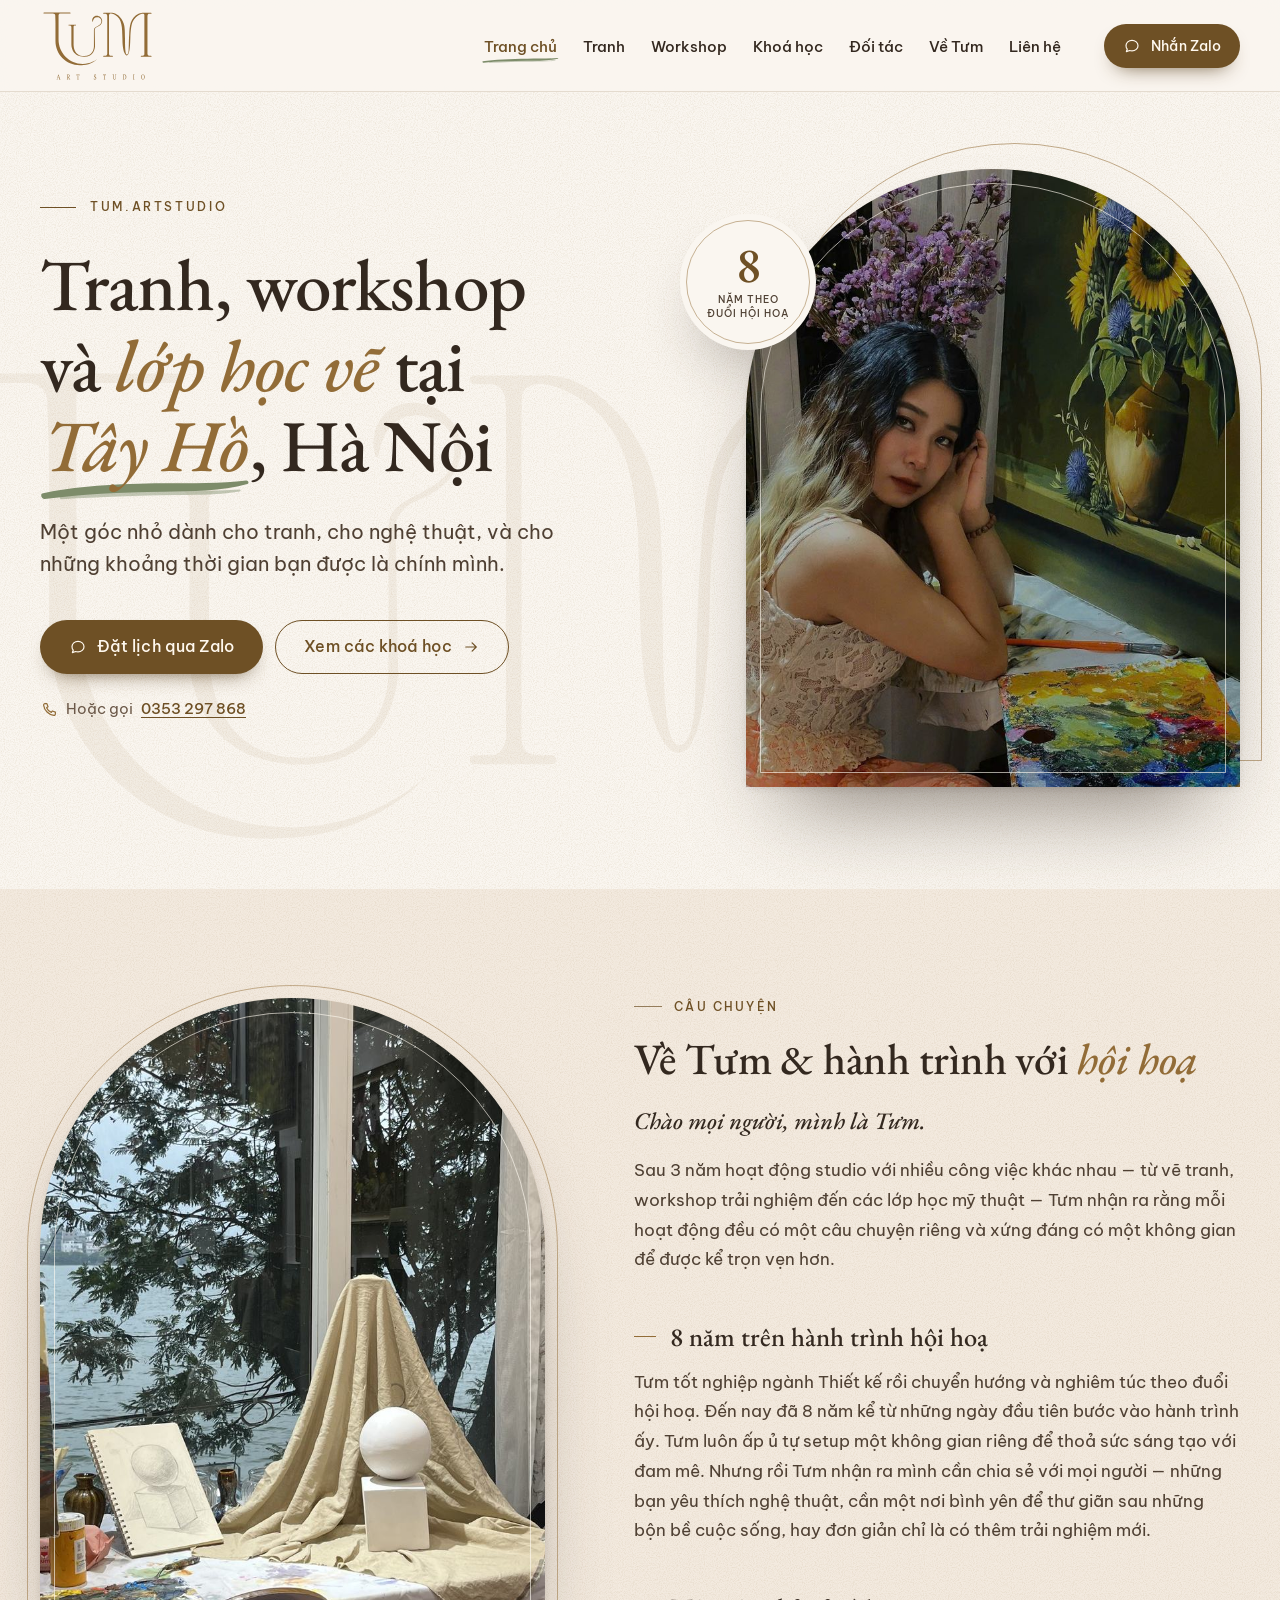
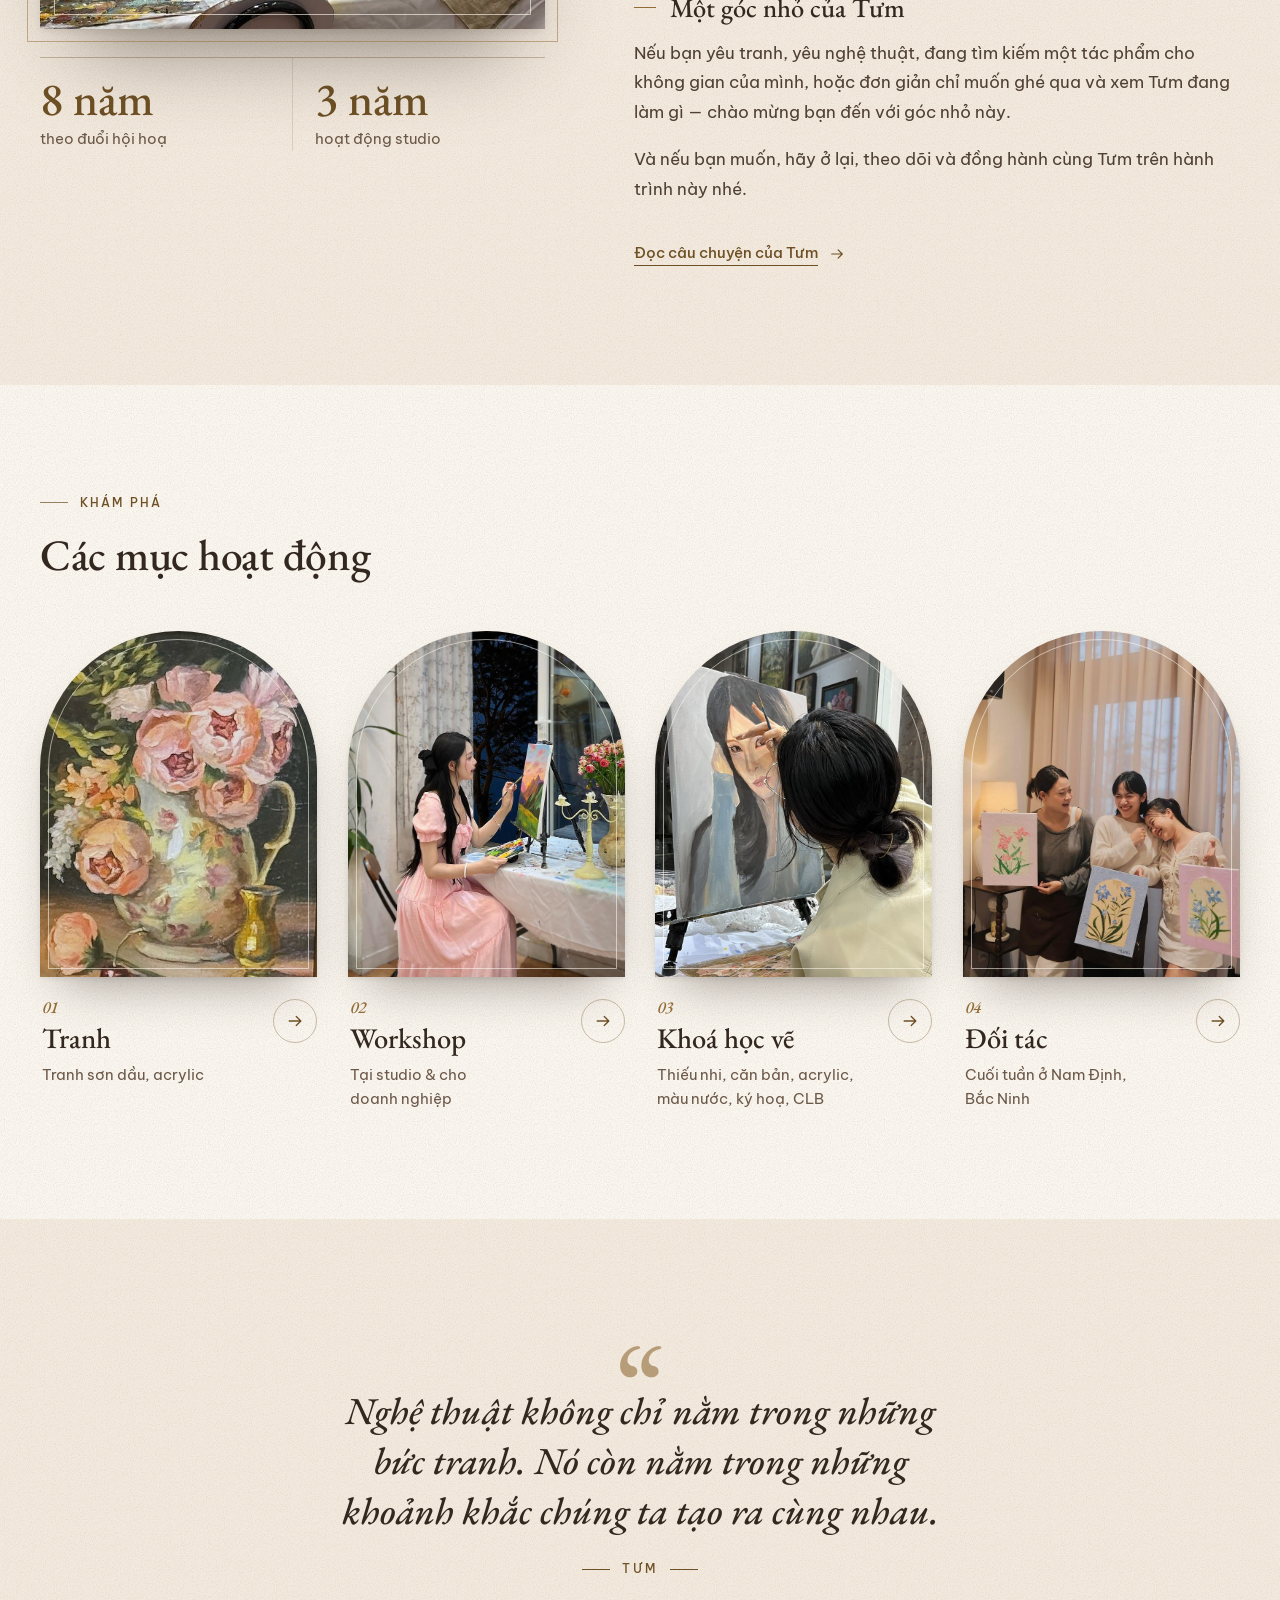
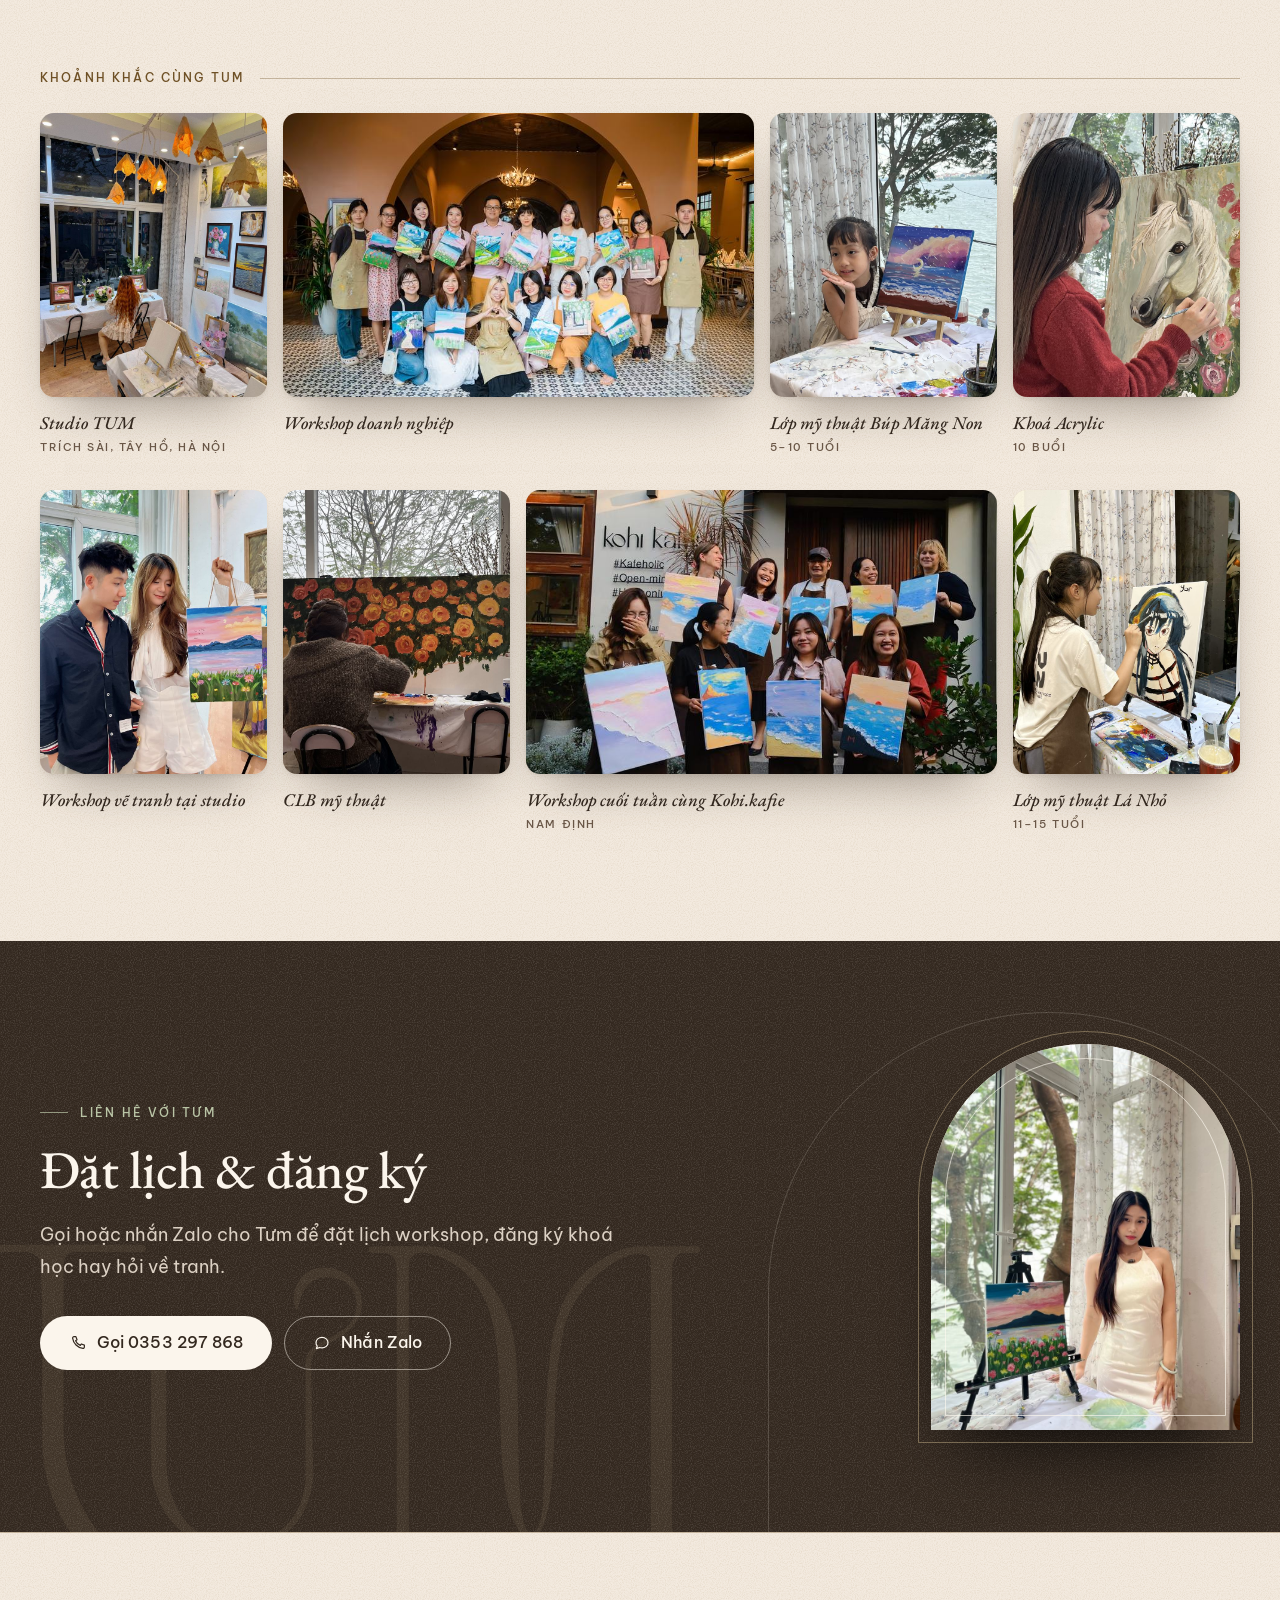
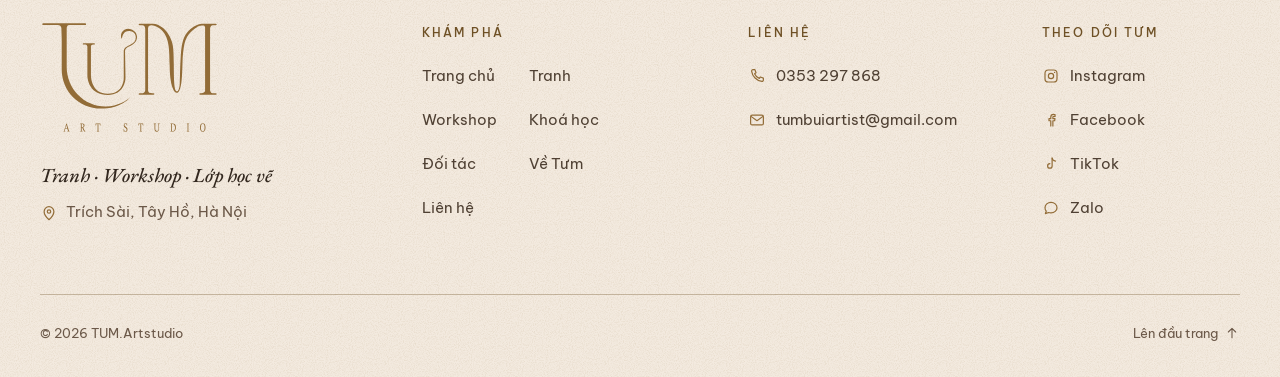
==== commit a68fcaa5: "Làm nổi bật logo và hình ảnh, sửa theo góp ý của Tưm - Trang chủ: ảnh lớn đổi sang ảnh Tưm bên tranh" ====
--- a/index.html
+++ b/index.html
@@ -3,6 +3,7 @@
 <head>
   <meta charset="utf-8">
   <meta name="viewport" content="width=device-width, initial-scale=1">
+  <script>document.documentElement.classList.add('js')</script>
   <title>TUM.Artstudio — Tranh, workshop &amp; lớp học vẽ tại Tây Hồ</title>
   <meta name="description" content="Góc nhỏ của Tưm tại Trích Sài, Tây Hồ, Hà Nội: tranh sơn dầu, acrylic, workshop vẽ tranh tại studio và cho doanh nghiệp, các khoá học vẽ cho thiếu nhi và người lớn.">
   <!-- TẠM: ẩn khỏi Google khi đang duyệt — xoá dòng dưới khi công bố chính thức -->
@@ -74,8 +75,7 @@
       <p class="hero-call"><svg class="icon" width="18" height="18" viewBox="0 0 24 24" aria-hidden="true" focusable="false" fill="none" stroke="currentColor" stroke-width="1.6" stroke-linecap="round" stroke-linejoin="round"><path d="M6.6 3.5h2.6l1.5 4.1-1.9 1.3a11.5 11.5 0 0 0 6.3 6.3l1.3-1.9 4.1 1.5v2.6a1.8 1.8 0 0 1-1.9 1.8A16.2 16.2 0 0 1 4.8 5.4a1.8 1.8 0 0 1 1.8-1.9z"/></svg><span>Hoặc gọi</span> <a href="tel:+84353297868">0353 297 868</a></p>
     </div>
     <div class="hero-media">
-      <div class="arch hero-arch"><img src="assets/img/studio/studio-1549-t.jpg" srcset="assets/img/studio/studio-1549-t.jpg 760w, assets/img/studio/studio-1549.jpg 996w" sizes="(max-width: 900px) 70vw, 440px" width="760" height="1221" alt="Học viên đứng cạnh bức tranh hoàng hôn vừa vẽ, bên cửa sổ studio" fetchpriority="high" decoding="async" style="object-position:50% 28%"></div>
-      <div class="hero-inset"><span class="inset-clip"><img src="assets/img/tranh/tranh-3442-hoa-hong-t.jpg" srcset="assets/img/tranh/tranh-3442-hoa-hong-t.jpg 760w, assets/img/tranh/tranh-3442-hoa-hong.jpg 1149w" sizes="(max-width: 900px) 34vw, 190px" width="760" height="747" alt="Tranh tĩnh vật hoa hồng trong ấm trà treo tại studio" loading="lazy" decoding="async" style="object-position:45% 50%"></span></div>
+      <div class="arch hero-arch"><img src="assets/img/tum/tum-huong-duong-t.jpg" srcset="assets/img/tum/tum-huong-duong-t.jpg 760w, assets/img/tum/tum-huong-duong.jpg 1041w" sizes="(max-width: 900px) 80vw, 500px" width="760" height="934" alt="Tưm bên bức tranh hoa hướng dương và bảng màu" fetchpriority="high" decoding="async" style="object-position:40% 30%"></div>
       <p class="hero-badge"><span class="hero-badge-num">8</span><span class="hero-badge-txt">năm theo đuổi hội hoạ</span></p>
     </div>
   </div>
@@ -110,7 +110,7 @@
     <div class="section-head"><p class="label">Khám phá</p><h2 class="h2" id="services-title">Các mục hoạt động</h2></div>
     <div class="services">
       <a class="service" href="tranh.html">
-        <div class="arch service-media"><img src="assets/img/tranh/tranh-0679-tuong-t.jpg" srcset="assets/img/tranh/tranh-0679-tuong-t.jpg 760w, assets/img/tranh/tranh-0679-tuong.jpg 1600w" sizes="(max-width: 700px) 28vw, (max-width: 1240px) 25vw, 290px" width="760" height="365" alt="" loading="lazy" decoding="async" style="object-position:30% 50%"></div>
+        <div class="arch service-media"><img src="assets/img/tranh/tranh-hoa-hong-t.jpg" srcset="assets/img/tranh/tranh-hoa-hong-t.jpg 520w, assets/img/tranh/tranh-hoa-hong.jpg 649w" sizes="(max-width: 700px) 28vw, (max-width: 1240px) 25vw, 290px" width="520" height="667" alt="" loading="lazy" decoding="async"></div>
         <div class="service-body">
           <span class="service-num" aria-hidden="true">01</span>
           <h3 class="service-title">Tranh</h3>
--- a/assets/css/style.css
+++ b/assets/css/style.css
@@ -7,6 +7,9 @@
           + Be Vietnam Pro (nội dung & giao diện). Cả hai có bộ chữ tiếng Việt.
    · Chi tiết: khung ảnh hình vòm, đường kẻ nâu mảnh, nhãn chữ hoa nhỏ,
      nét cọ vẽ tay dưới chữ, vân giấy làm hoàn toàn bằng CSS.
+   · Bản làm mới: logo lớn hơn và có hình chìm chữ TUM ở các phần đầu trang;
+     ảnh có viền vàng mảnh như khung tranh, bóng sâu hơn; tranh hiện trọn vẹn,
+     không cắt; ảnh và khối nội dung hiện dần khi cuộn tới.
    ========================================================= */
 
 /* ---------- 1. Design tokens ---------- */
@@ -28,6 +31,8 @@
   --brown-deep: #6E5025;   /* link, nút, nhãn — 6.2:1 trên --paper-2 */
   --brown-dark: #573E1C;   /* hover */
   --brown-tint: #EFE2CF;
+  --gold: #E3CC9F;         /* logo & đường kẻ trên nền tối */
+  --gold-line: rgba(146, 108, 55, .5);   /* viền khung ảnh trên nền sáng */
 
   /* Màu phụ: sage — hàng cây ngoài cửa sổ studio */
   --sage: #7D8C6A;         /* hoạ tiết */
@@ -65,7 +70,7 @@
   --gutter: clamp(16px, 5vw, 40px);
   --max: 1240px;
   --prose: 38rem;
-  --header-h: 64px;
+  --header-h: 68px;
 
   /* Bo góc */
   --r-xs: 4px; --r-sm: 8px; --r-md: 14px; --r-lg: 22px; --r-pill: 999px;
@@ -75,8 +80,14 @@
   --shadow-sm: 0 1px 2px rgba(51, 40, 31, .05), 0 3px 10px -4px rgba(51, 40, 31, .10);
   --shadow-md: 0 16px 36px -18px rgba(51, 40, 31, .32);
   --shadow-lg: 0 34px 64px -30px rgba(51, 40, 31, .48);
+  --shadow-img: 0 2px 6px -2px rgba(51, 40, 31, .14), 0 26px 50px -24px rgba(51, 40, 31, .5);
+  --shadow-xl: 0 3px 8px -3px rgba(51, 40, 31, .16), 0 50px 90px -40px rgba(51, 40, 31, .62);
 
   --ease: cubic-bezier(.2, .7, .2, 1);
+
+  /* Chữ TUM của logo, dùng làm hình chìm mờ phía sau các phần đầu trang */
+  --mark: url("../img/logo/tum-monogram.svg");
+  --mark-light: url("../img/logo/tum-monogram-light.svg");
 
   /* Hoạ tiết: vân giấy, nét cọ, biểu tượng nhỏ (SVG nhúng trong CSS) */
   --grain: url("data:image/svg+xml,%3Csvg xmlns='http://www.w3.org/2000/svg' width='220' height='220'%3E%3Cfilter id='g'%3E%3CfeTurbulence type='fractalNoise' baseFrequency='.92' numOctaves='3' stitchTiles='stitch'/%3E%3CfeColorMatrix values='0 0 0 0 .43 0 0 0 0 .31 0 0 0 0 .16 0 0 0 .36 -.145'/%3E%3C/filter%3E%3Crect width='220' height='220' filter='url(%23g)'/%3E%3C/svg%3E");
@@ -88,7 +99,7 @@
 }
 
 @media (min-width: 960px) {
-  :root { --header-h: 78px; }
+  :root { --header-h: 92px; }
 }
 
 /* ---------- 2. Nền tảng ---------- */
@@ -330,6 +341,44 @@
   object-position: 50% 40%;
 }
 
+/* Ảnh lớn: thêm đường viền kem mảnh bên trong, như mép giấy bồi của khung tranh */
+.hero-arch::after,
+.head-arch::after,
+.about-arch::after,
+.chapter-media .arch::after,
+.cta-arch::after {
+  content: "";
+  position: absolute;
+  inset: clamp(8px, 1.3vw, 14px);
+  z-index: 1;
+  border: 1px solid rgba(255, 250, 241, .62);
+  border-radius: var(--r-arch);
+  pointer-events: none;
+}
+/* …và một đường vòm vàng mảnh bao ngoài */
+.about-arch,
+.chapter-media .arch {
+  outline: 1px solid var(--gold-line);
+  outline-offset: clamp(8px, 1vw, 12px);
+}
+
+/* Hiện dần khi cuộn tới — chỉ bật khi có JavaScript (class "js" trên <html>) */
+.js [data-reveal] {
+  opacity: 0;
+  translate: 0 24px;
+  transition: opacity 1s var(--ease), translate 1.1s var(--ease);
+  transition-delay: var(--d, 0s);
+}
+.js [data-reveal].is-in { opacity: 1; translate: none; }
+
+/* Ảnh tải xong thì hiện mềm thay vì bật ra đột ngột */
+.js img.fade-in { opacity: 0; transition: opacity .8s ease; }
+.js img.fade-in.is-loaded { opacity: 1; }
+
+@media print {
+  .js [data-reveal], .js img.fade-in { opacity: 1 !important; translate: none !important; }
+}
+
 /* ---------- 6. Header ---------- */
 
 .site-header {
@@ -362,8 +411,9 @@
 }
 
 .brand { margin: 0; line-height: 0; flex: none; }
-.brand a { display: inline-block; padding: 6px 2px; border-radius: 4px; }
-.brand img { width: auto; height: 44px; }
+.brand a { display: inline-block; padding: 6px 2px; border-radius: 4px; transition: opacity .3s; }
+.brand a:hover { opacity: .78; }
+.brand img { width: auto; height: 50px; }
 
 .header-actions {
   display: flex;
@@ -375,7 +425,7 @@
 .menu-toggle, .nav-top, .nav-extra { display: none; }
 
 @media (min-width: 960px) {
-  .brand img { height: 56px; }
+  .brand img { height: 70px; }
   .main-nav { margin-left: auto; }
   .header-actions { margin-left: 6px; }
   .nav-list {
@@ -462,7 +512,7 @@
     padding-top: env(safe-area-inset-top, 0px);
     border-bottom: 1px solid var(--rule);
   }
-  .nav-logo { width: auto; height: 42px; }
+  .nav-logo { width: auto; height: 50px; }
   .nav-close {
     display: grid;
     place-items: center;
@@ -540,10 +590,23 @@
   padding-block: clamp(28px, 4vw, 64px) clamp(64px, 8vw, 120px);
   overflow: hidden;
 }
+/* Chữ TUM của logo in chìm thật lớn phía sau, tràn ra mép trái */
+.hero::before {
+  content: "";
+  position: absolute;
+  left: max(-70px, calc(50% - 800px));
+  bottom: clamp(12px, 3vw, 44px);
+  width: min(80vw, 980px);
+  aspect-ratio: 626 / 313;
+  background: var(--mark) no-repeat 0 100% / contain;
+  opacity: .065;
+  pointer-events: none;
+}
 
 .hero-grid {
-  display: grid;
-  grid-template-columns: minmax(0, 1.08fr) minmax(0, .92fr);
+  position: relative;
+  display: grid;
+  grid-template-columns: minmax(0, 1fr) minmax(0, 1fr);
   gap: clamp(40px, 5vw, 88px);
   align-items: center;
 }
@@ -602,33 +665,34 @@
 .hero-media {
   position: relative;
   justify-self: end;
-  width: min(100%, 500px);
-  padding: 22px 0 64px 78px;
+  width: min(100%, 560px);
+  padding: 26px 0 0 66px;
 }
 /* đường vòm mảnh lệch nhẹ phía sau — như nét phác thảo */
 .hero-media::before {
   content: "";
   position: absolute;
   top: 0;
-  right: -20px;
-  width: calc(100% - 78px);
+  right: -22px;
+  width: calc(100% - 66px);
   aspect-ratio: 4 / 5;
   border: 1px solid var(--brown);
   border-radius: var(--r-arch);
-  opacity: .5;
-}
-.hero-arch { aspect-ratio: 4 / 5; box-shadow: var(--shadow-lg); }
-
-.hero-inset, .head-inset {
+  opacity: .55;
+}
+.hero-arch { aspect-ratio: 4 / 5; box-shadow: var(--shadow-xl); }
+
+/* Ảnh nhỏ đặt chồng ở đầu trang con: thẳng, viền giấy trắng như ảnh in */
+.head-inset {
   position: absolute;
   left: 0; bottom: 0;
-  width: 42%;
+  z-index: 2;
+  width: 40%;
   aspect-ratio: 4 / 5;
-  padding: 8px;
-  border-radius: 3px;
-  background: var(--card);
-  box-shadow: var(--shadow-lg);
-  transform: rotate(-3deg);
+  padding: 9px;
+  border-radius: 2px;
+  background: #FFFDF9;
+  box-shadow: 0 0 0 1px rgba(110, 80, 37, .1), var(--shadow-lg);
 }
 .inset-clip {
   display: block;
@@ -637,25 +701,29 @@
   overflow: hidden;
   border-radius: 1px;
 }
-.hero-inset img, .head-inset img {
+.head-inset img {
   width: 100%;
   height: 100%;
   object-fit: cover;
 }
+/* Tranh đặt trong khung nhỏ: giữ đúng tỉ lệ bức tranh, không cắt */
+.head-inset--art { aspect-ratio: auto; }
+.head-inset--art .inset-clip { aspect-ratio: var(--r, 4 / 5); height: auto; }
 
 .hero-badge {
   position: absolute;
-  top: 10%;
-  left: 6px;
+  top: 11%;
+  left: 0;
+  z-index: 2;
   display: grid;
   place-content: center;
   justify-items: center;
-  width: 132px; height: 132px;
+  width: 136px; height: 136px;
   margin: 0;
   padding: 14px;
   border-radius: 50%;
   background: var(--paper);
-  box-shadow: var(--shadow-md);
+  box-shadow: var(--shadow-lg);
   text-align: center;
   color: var(--ink);
 }
@@ -663,7 +731,7 @@
   content: "";
   position: absolute;
   inset: 6px;
-  border: 1px solid var(--rule-2);
+  border: 1px solid var(--gold-line);
   border-radius: 50%;
 }
 .hero-badge-num {
@@ -682,10 +750,11 @@
 }
 
 @media (max-width: 899px) {
-  .hero-grid { grid-template-columns: minmax(0, 1fr); gap: 40px; }
-  .hero-media { justify-self: center; width: min(100%, 440px); padding: 18px 0 52px 60px; }
-  .hero-media::before { width: calc(100% - 60px); right: -12px; }
-  .hero-badge { width: 108px; height: 108px; left: 0; }
+  .hero::before { left: -12vw; bottom: auto; top: 30px; width: 120vw; opacity: .055; }
+  .hero-grid { grid-template-columns: minmax(0, 1fr); gap: 44px; }
+  .hero-media { justify-self: center; width: min(100%, 460px); padding: 18px 0 0 50px; }
+  .hero-media::before { width: calc(100% - 50px); right: -12px; }
+  .hero-badge { width: 108px; height: 108px; top: 9%; }
   .hero-badge-num { font-size: 2.5rem; }
   .hero-badge-txt { font-size: .5938rem; }
 }
@@ -703,10 +772,23 @@
   background: var(--paper-2) var(--grain);
   overflow: hidden;
 }
+/* Chữ TUM in chìm phía sau, như dấu nổi trên giấy */
+.page-head::before {
+  content: "";
+  position: absolute;
+  left: max(-60px, calc(50% - 780px));
+  bottom: -6%;
+  width: min(70vw, 820px);
+  aspect-ratio: 626 / 313;
+  background: var(--mark) no-repeat 0 100% / contain;
+  opacity: .055;
+  pointer-events: none;
+}
+.page-head > .container { position: relative; }
 
 .page-head-grid {
   display: grid;
-  grid-template-columns: minmax(0, 1.15fr) minmax(0, .85fr);
+  grid-template-columns: minmax(0, 1.05fr) minmax(0, .95fr);
   gap: clamp(32px, 5vw, 96px);
   align-items: center;
 }
@@ -741,28 +823,28 @@
   --inset-pad: 0px;
   position: relative;
   justify-self: end;
-  width: min(100%, 420px);
+  width: min(100%, 460px);
   margin: 0;
-  padding-top: 18px;
+  padding-top: 20px;
 }
 .head-media.has-inset {
-  --inset-pad: 66px;
-  width: min(100%, 476px);
+  --inset-pad: 70px;
+  width: min(100%, 530px);
   padding-left: var(--inset-pad);
-  padding-bottom: 50px;
+  padding-bottom: 54px;
 }
 .head-media::before {
   content: "";
   position: absolute;
   top: 0;
-  right: -18px;
+  right: -20px;
   width: calc(100% - var(--inset-pad));
   aspect-ratio: 4 / 5;
   border: 1px solid var(--brown);
   border-radius: var(--r-arch);
-  opacity: .5;
-}
-.head-arch { aspect-ratio: 4 / 5; box-shadow: var(--shadow-lg); }
+  opacity: .55;
+}
+.head-arch { aspect-ratio: 4 / 5; box-shadow: var(--shadow-xl); }
 .head-cap {
   margin-top: 14px;
   font: italic 500 1.0625rem/1.4 var(--f-display);
@@ -800,9 +882,10 @@
 }
 
 @media (max-width: 899px) {
-  .page-head-grid { grid-template-columns: minmax(0, 1fr); gap: 36px; }
-  .head-media { justify-self: center; width: min(86%, 340px); }
-  .head-media.has-inset { --inset-pad: 54px; width: min(100%, 400px); padding-bottom: 42px; }
+  .page-head::before { left: -14vw; bottom: auto; top: 12px; width: 118vw; opacity: .05; }
+  .page-head-grid { grid-template-columns: minmax(0, 1fr); gap: 40px; }
+  .head-media { justify-self: center; width: min(88%, 380px); }
+  .head-media.has-inset { --inset-pad: 54px; width: min(100%, 430px); padding-bottom: 44px; }
 }
 
 /* ---------- 9. Trang chủ: câu chuyện, hoạt động, khoảnh khắc ---------- */
@@ -821,7 +904,7 @@
   position: sticky;
   top: calc(var(--header-h) + 32px);
 }
-.about-arch { aspect-ratio: 4 / 5; box-shadow: var(--shadow-lg); }
+.about-arch { aspect-ratio: 4 / 5; box-shadow: var(--shadow-xl); }
 
 .stats {
   display: grid;
@@ -864,8 +947,22 @@
   text-decoration: none;
 }
 .service:hover { color: inherit; }
-.service-media { aspect-ratio: 4 / 5; box-shadow: var(--shadow-md); }
+.service-media {
+  aspect-ratio: 4 / 5;
+  box-shadow: var(--shadow-img);
+  transition: box-shadow .5s var(--ease), translate .5s var(--ease);
+}
+.service-media::after {
+  content: "";
+  position: absolute;
+  inset: 8px;
+  z-index: 1;
+  border: 1px solid rgba(255, 250, 241, .55);
+  border-radius: var(--r-arch);
+  pointer-events: none;
+}
 .service-media img { transition: transform .9s var(--ease); }
+.service:hover .service-media { translate: 0 -4px; box-shadow: var(--shadow-xl); }
 .service:hover .service-media img { transform: scale(1.05); }
 .service-body { position: relative; padding: 22px 56px 0 2px; }
 .service-num {
@@ -988,10 +1085,14 @@
   display: block;
   overflow: hidden;
   aspect-ratio: 4 / 5;
-  border-radius: var(--r-sm);
+  border-radius: var(--r-md);
   background: var(--paper-3);
+  box-shadow: var(--shadow-img);
   cursor: zoom-in;
-}
+  isolation: isolate;
+  transition: box-shadow .5s var(--ease);
+}
+.moment a:hover { box-shadow: var(--shadow-xl); }
 .moment img {
   position: absolute;
   inset: 0;
@@ -1067,11 +1168,14 @@
   display: block;
   overflow: hidden;
   aspect-ratio: 4 / 5;
-  border-radius: var(--r-sm);
+  border-radius: var(--r-md);
   background: var(--paper-3);
+  box-shadow: var(--shadow-img);
   cursor: zoom-in;
   isolation: isolate;
-}
+  transition: box-shadow .5s var(--ease);
+}
+.tile:hover { box-shadow: var(--shadow-xl); }
 .tile img {
   position: absolute;
   inset: 0;
@@ -1132,51 +1236,76 @@
   .more { font-size: 1.625rem; }
 }
 
-/* Tường tranh: mỗi hàng là lưới cột theo tỉ lệ ảnh (fr = rộng/cao) nên các khung cao bằng nhau.
-   Viền giấy (mat) vẽ bằng box-shadow để không ảnh hưởng kích thước. */
+/* Tường tranh: mỗi hàng là lưới cột theo đúng tỉ lệ bức tranh (fr = rộng/cao) nên các khung
+   cao bằng nhau và tranh luôn hiện trọn vẹn, không bị cắt.
+   Hàng ít tranh hơn hàng đầu (--span = tổng tỉ lệ hàng này / tổng tỉ lệ hàng đầu)
+   thu hẹp lại và căn giữa để vẫn cao bằng hàng đầu.
+   Viền giấy (mat) và khung mảnh vẽ bằng box-shadow để không ảnh hưởng kích thước. */
 .frames {
-  --mat: clamp(8px, 1vw, 14px);
-  display: grid;
-  gap: calc(2 * var(--mat) + clamp(28px, 3.4vw, 48px));
-  padding: var(--mat);
+  --mat: clamp(10px, 1.2vw, 18px);
+  --gap-x: calc(2 * var(--mat) + clamp(22px, 2.8vw, 44px));
+  display: grid;
+  gap: calc(2 * var(--mat) + clamp(30px, 3.6vw, 56px));
+  padding: calc(var(--mat) + 2px);
 }
 .frames-row {
   display: grid;
   grid-template-columns: var(--cols);
-  gap: calc(2 * var(--mat) + clamp(20px, 2.6vw, 40px));
+  gap: var(--gap-x);
   align-items: start;
+}
+.frames-row[style*="--span"] {
+  width: calc((100% - 2 * var(--gap-x)) * var(--span) + var(--gap-x));
+  margin-inline: auto;
 }
 .frame {
   display: block;
   cursor: zoom-in;
-  transition: transform .4s var(--ease);
+  transition: transform .5s var(--ease);
 }
 .frame-clip {
+  position: relative;
   display: block;
   overflow: hidden;
   aspect-ratio: var(--r);
   background: var(--paper-3);
   box-shadow:
-    0 0 0 var(--mat) var(--card),
-    0 0 0 calc(var(--mat) + 1px) var(--rule),
-    0 30px 46px -22px rgba(51, 40, 31, .5);
-  transition: box-shadow .4s var(--ease);
+    0 0 0 var(--mat) #FFFDF9,
+    0 0 0 calc(var(--mat) + 1px) rgba(110, 80, 37, .22),
+    0 0 0 calc(var(--mat) + 3px) #3A2D22,
+    0 34px 54px -24px rgba(51, 40, 31, .55);
+  transition: box-shadow .5s var(--ease);
+}
+/* đường bóng mảnh ở mép trong của giấy bồi */
+.frame-clip::after {
+  content: "";
+  position: absolute;
+  inset: 0;
+  box-shadow: inset 0 0 0 1px rgba(51, 40, 31, .16), inset 0 2px 5px rgba(51, 40, 31, .14);
+  pointer-events: none;
 }
 .frame img { width: 100%; height: 100%; object-fit: cover; }
-.frame:hover { transform: translateY(-4px); }
+.frame:hover { transform: translateY(-5px); }
 .frame:hover .frame-clip {
   box-shadow:
-    0 0 0 var(--mat) var(--card),
-    0 0 0 calc(var(--mat) + 1px) var(--rule-2),
-    0 40px 58px -24px rgba(51, 40, 31, .58);
-}
-.frame:focus-visible { outline-offset: calc(var(--mat) + 4px); }
-
-/* Điện thoại: khung đầu mỗi hàng rộng hết cỡ, hai khung sau xếp đôi (cắt vuông) */
+    0 0 0 var(--mat) #FFFDF9,
+    0 0 0 calc(var(--mat) + 1px) rgba(110, 80, 37, .3),
+    0 0 0 calc(var(--mat) + 3px) #3A2D22,
+    0 46px 66px -26px rgba(51, 40, 31, .62);
+}
+.frame:focus-visible { outline-offset: calc(var(--mat) + 6px); }
+
+/* Điện thoại: mỗi tranh một hàng, hiện lớn và giữ nguyên tỉ lệ (không cắt vuông như trước).
+   Tranh dọc được thu hẹp để không cao quá màn hình. */
 @media (max-width: 599px) {
-  .frames-row { grid-template-columns: repeat(2, minmax(0, 1fr)); }
-  .frame:first-child { grid-column: 1 / -1; }
-  .frame:not(:first-child) .frame-clip { aspect-ratio: 1; }
+  .frames { --mat: 9px; display: block; padding: 12px; }
+  .frames-row { display: contents; }
+  .frame {
+    width: min(100%, calc(66vh * var(--r)));
+    width: min(100%, calc(66svh * var(--r)));
+    margin: 0 auto 44px;
+  }
+  .frames-row:last-child .frame:last-child { margin-bottom: 0; }
 }
 
 /* ---------- 11. Workshop & Đối tác ---------- */
@@ -1496,7 +1625,7 @@
 }
 .chapter-grid--rev { grid-template-columns: minmax(0, 6fr) minmax(0, 5fr); }
 .chapter-grid--rev .chapter-media { order: 2; }
-.chapter-media .arch { aspect-ratio: 4 / 5; box-shadow: var(--shadow-lg); }
+.chapter-media .arch { aspect-ratio: 4 / 5; box-shadow: var(--shadow-xl); }
 .chapter-media figcaption {
   margin-top: 14px;
   font: italic 500 1.0625rem/1.4 var(--f-display);
@@ -1514,7 +1643,7 @@
 }
 
 .closing { max-width: 46rem; text-align: center; }
-.closing-mark { width: 116px; height: auto; margin: 0 auto 26px; }
+.closing-mark { width: clamp(160px, 18vw, 220px); height: auto; margin: 0 auto 30px; }
 .closing strong {
   display: block;
   font: 500 clamp(1.875rem, 1.45rem + 1.6vw, 2.75rem)/1.18 var(--f-display);
@@ -1620,8 +1749,20 @@
   border-radius: var(--r-arch);
   pointer-events: none;
 }
+.cta-band::after {            /* chữ TUM vàng nhạt in chìm */
+  content: "";
+  position: absolute;
+  left: max(-50px, calc(50% - 760px));
+  bottom: -14%;
+  width: min(66vw, 760px);
+  aspect-ratio: 626 / 313;
+  background: var(--mark-light) no-repeat 0 100% / contain;
+  opacity: .075;
+  pointer-events: none;
+}
 .cta-grid {
   position: relative;
+  z-index: 1;
   display: grid;
   grid-template-columns: minmax(0, 1.45fr) minmax(0, .55fr);
   gap: clamp(32px, 6vw, 96px);
@@ -1640,23 +1781,19 @@
 }
 .cta-band .btn-row { margin-top: 34px; }
 .cta-band :focus-visible { outline-color: var(--cream); }
-.cta-media { justify-self: end; width: min(100%, 300px); }
+.cta-media { justify-self: end; width: min(100%, 340px); }
 .cta-arch {
   aspect-ratio: 4 / 5;
-  box-shadow: 0 34px 60px -30px rgba(0, 0, 0, .7);
-}
-.cta-arch::after {
-  content: "";
-  position: absolute;
-  inset: 0;
-  border-radius: inherit;
-  box-shadow: inset 0 0 0 1px rgba(251, 245, 236, .15);
+  outline: 1px solid rgba(227, 204, 159, .4);
+  outline-offset: 12px;
+  box-shadow: 0 40px 70px -30px rgba(0, 0, 0, .75);
 }
 
 @media (max-width: 799px) {
   .cta-grid { grid-template-columns: minmax(0, 1fr); }
   .cta-media { display: none; }
   .cta-band::before { display: none; }
+  .cta-band::after { left: auto; right: -18vw; bottom: -8%; width: 110vw; }
 }
 @media (max-width: 479px) {
   .cta-band .btn { flex: 1 1 100%; }
@@ -1676,8 +1813,9 @@
   grid-template-columns: minmax(0, 1.5fr) minmax(0, 1.25fr) minmax(0, 1.1fr) minmax(0, .9fr);
   gap: clamp(32px, 4vw, 64px);
 }
-.footer-logo { display: inline-block; line-height: 0; border-radius: 4px; }
-.footer-logo img { width: 116px; height: auto; }
+.footer-logo { display: inline-block; line-height: 0; border-radius: 4px; transition: opacity .3s; }
+.footer-logo:hover { opacity: .8; }
+.footer-logo img { width: clamp(150px, 14vw, 184px); height: auto; }
 .footer-tagline {
   margin: 20px 0 0;
   font: italic 500 1.25rem/1.35 var(--f-display);
@@ -1751,10 +1889,23 @@
   position: fixed;
   inset: 0;
   z-index: 1000;
-  padding: calc(64px + env(safe-area-inset-top, 0px)) 84px calc(20px + env(safe-area-inset-bottom, 0px));
-  background: #1F1813;
+  padding: calc(72px + env(safe-area-inset-top, 0px)) 84px calc(20px + env(safe-area-inset-bottom, 0px));
+  background: #1F1813 var(--grain-dark);
 }
 .lightbox[hidden] { display: none; }
+/* logo nhỏ ở giữa phía trên khi xem ảnh lớn */
+.lightbox::before {
+  content: "";
+  position: absolute;
+  top: calc(14px + env(safe-area-inset-top, 0px));
+  left: 50%;
+  width: 68px;
+  aspect-ratio: 626 / 394;
+  translate: -50% 0;
+  background: url("../img/logo/tum-logo-light.svg") no-repeat center / contain;
+  opacity: .85;
+  pointer-events: none;
+}
 .lightbox figure {
   display: grid;
   grid-template-rows: minmax(0, 1fr) auto;
@@ -1765,8 +1916,10 @@
   width: 100%;
   height: 100%;
   object-fit: contain;
-  filter: drop-shadow(0 20px 40px rgba(0, 0, 0, .45));
-}
+  filter: drop-shadow(0 24px 44px rgba(0, 0, 0, .5));
+  transition: opacity .35s ease;
+}
+.lightbox img.is-loading { opacity: 0; }
 .lightbox figcaption {
   min-height: 2.6em;
   padding-top: 14px;
@@ -1803,7 +1956,7 @@
 .lightbox :focus-visible { outline-color: var(--cream); }
 
 @media (max-width: 699px) {
-  .lightbox { padding: calc(64px + env(safe-area-inset-top, 0px)) 8px calc(80px + env(safe-area-inset-bottom, 0px)); }
+  .lightbox { padding: calc(72px + env(safe-area-inset-top, 0px)) 8px calc(80px + env(safe-area-inset-bottom, 0px)); }
   .lb-prev, .lb-next { top: auto; bottom: calc(14px + env(safe-area-inset-bottom, 0px)); transform: none; }
   .lb-prev { left: 16px; }
   .lb-next { right: 16px; }
